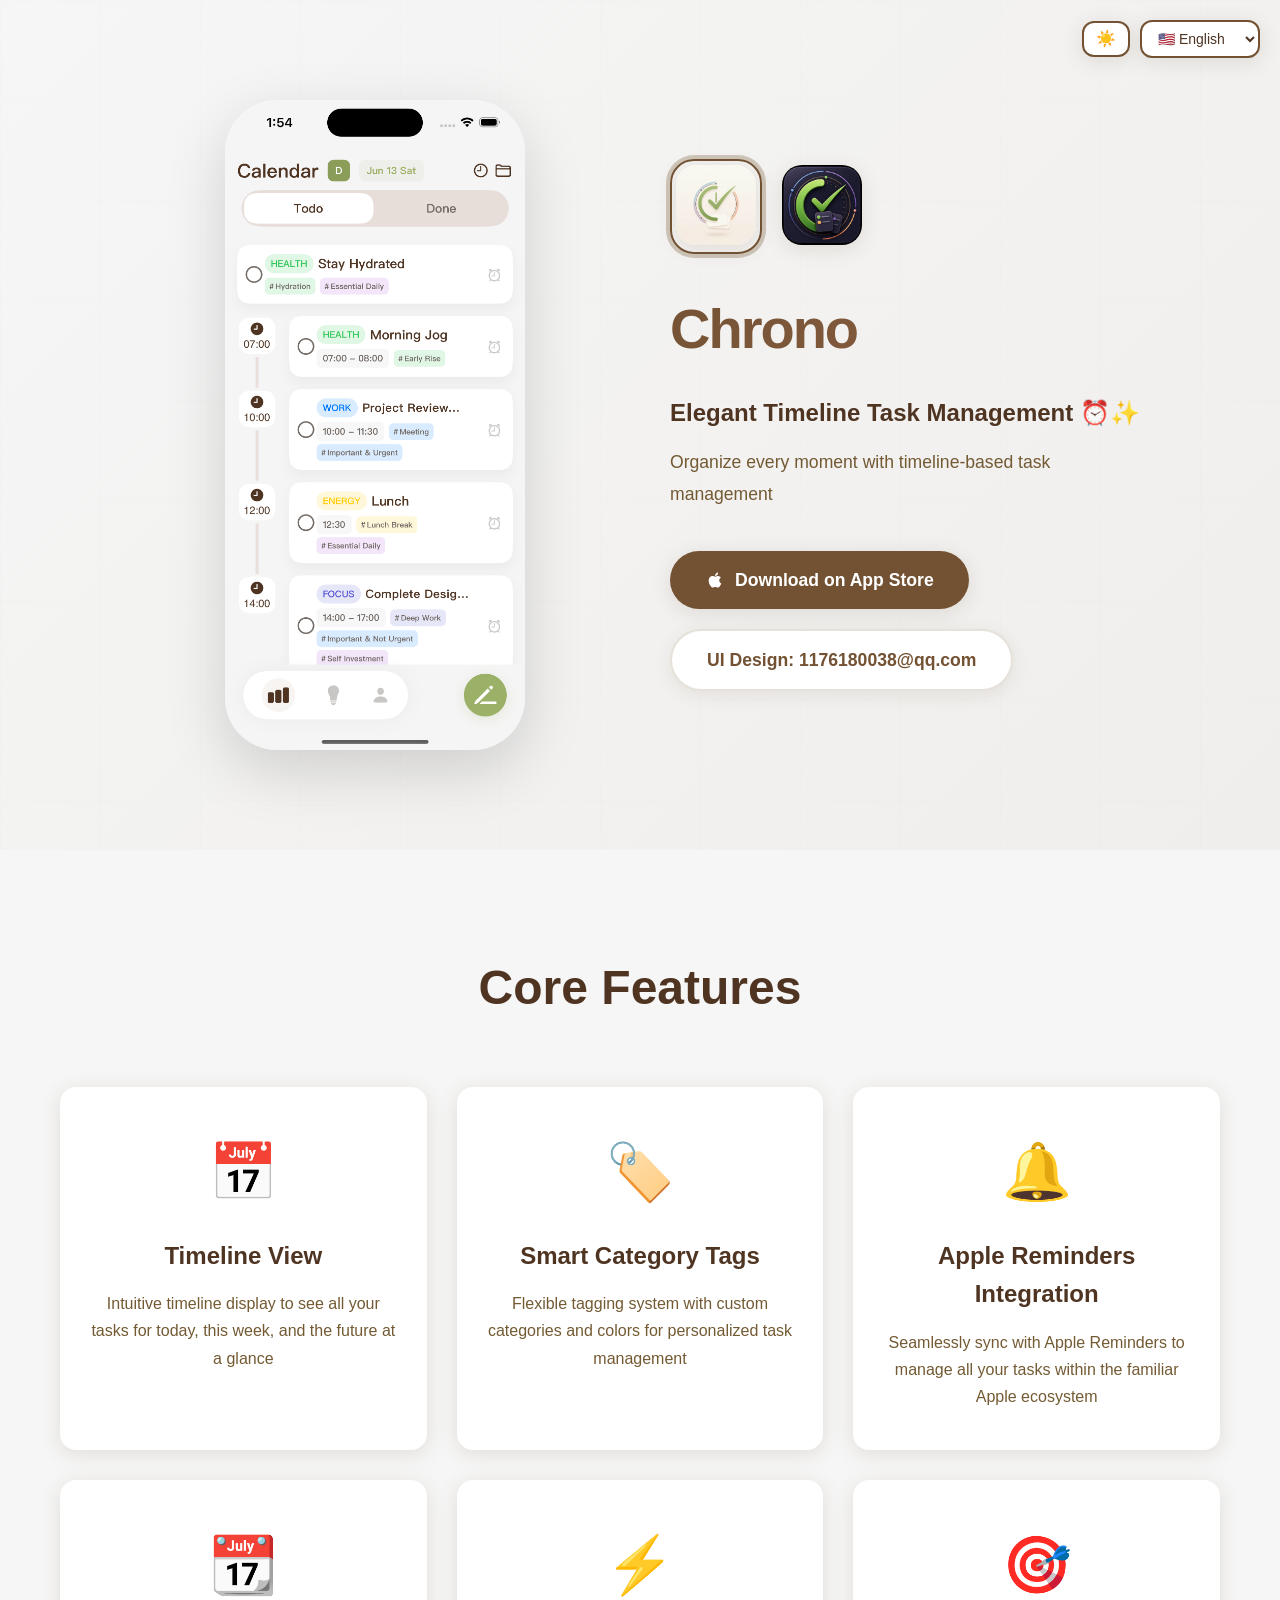
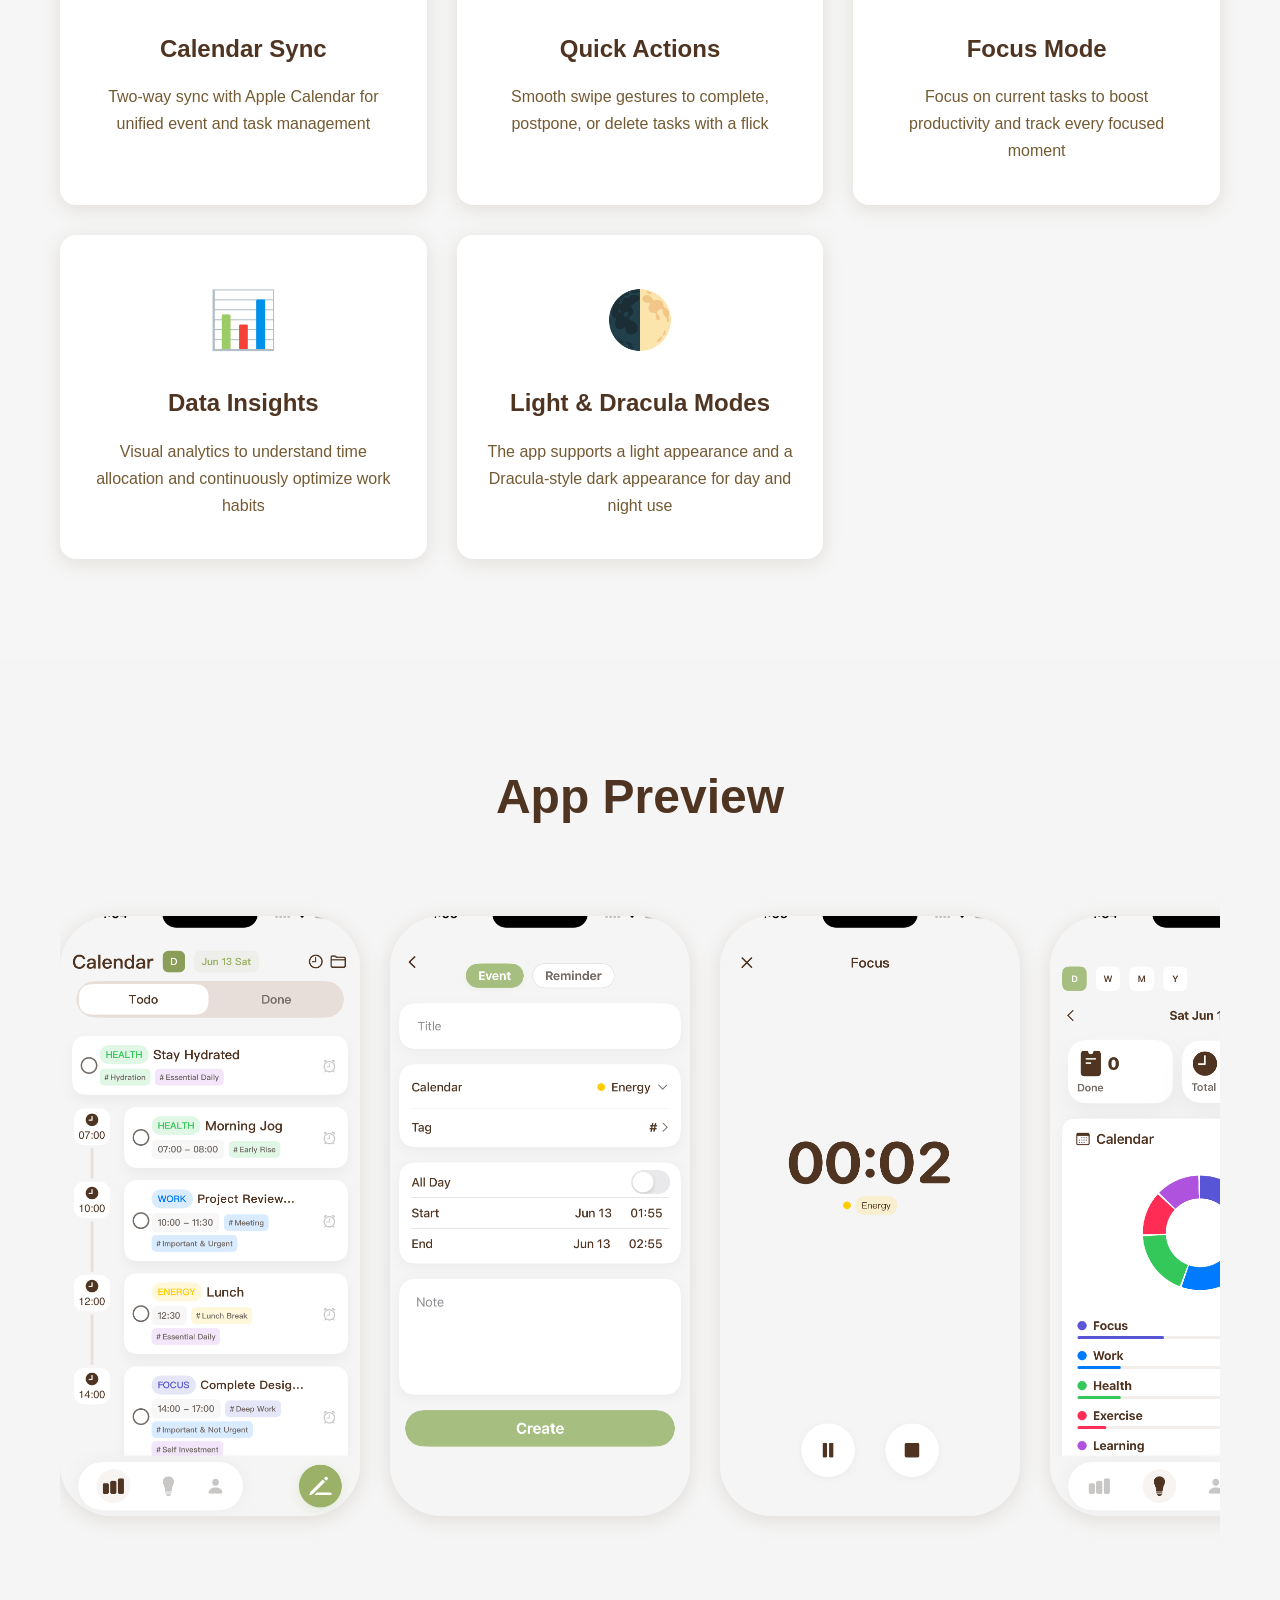
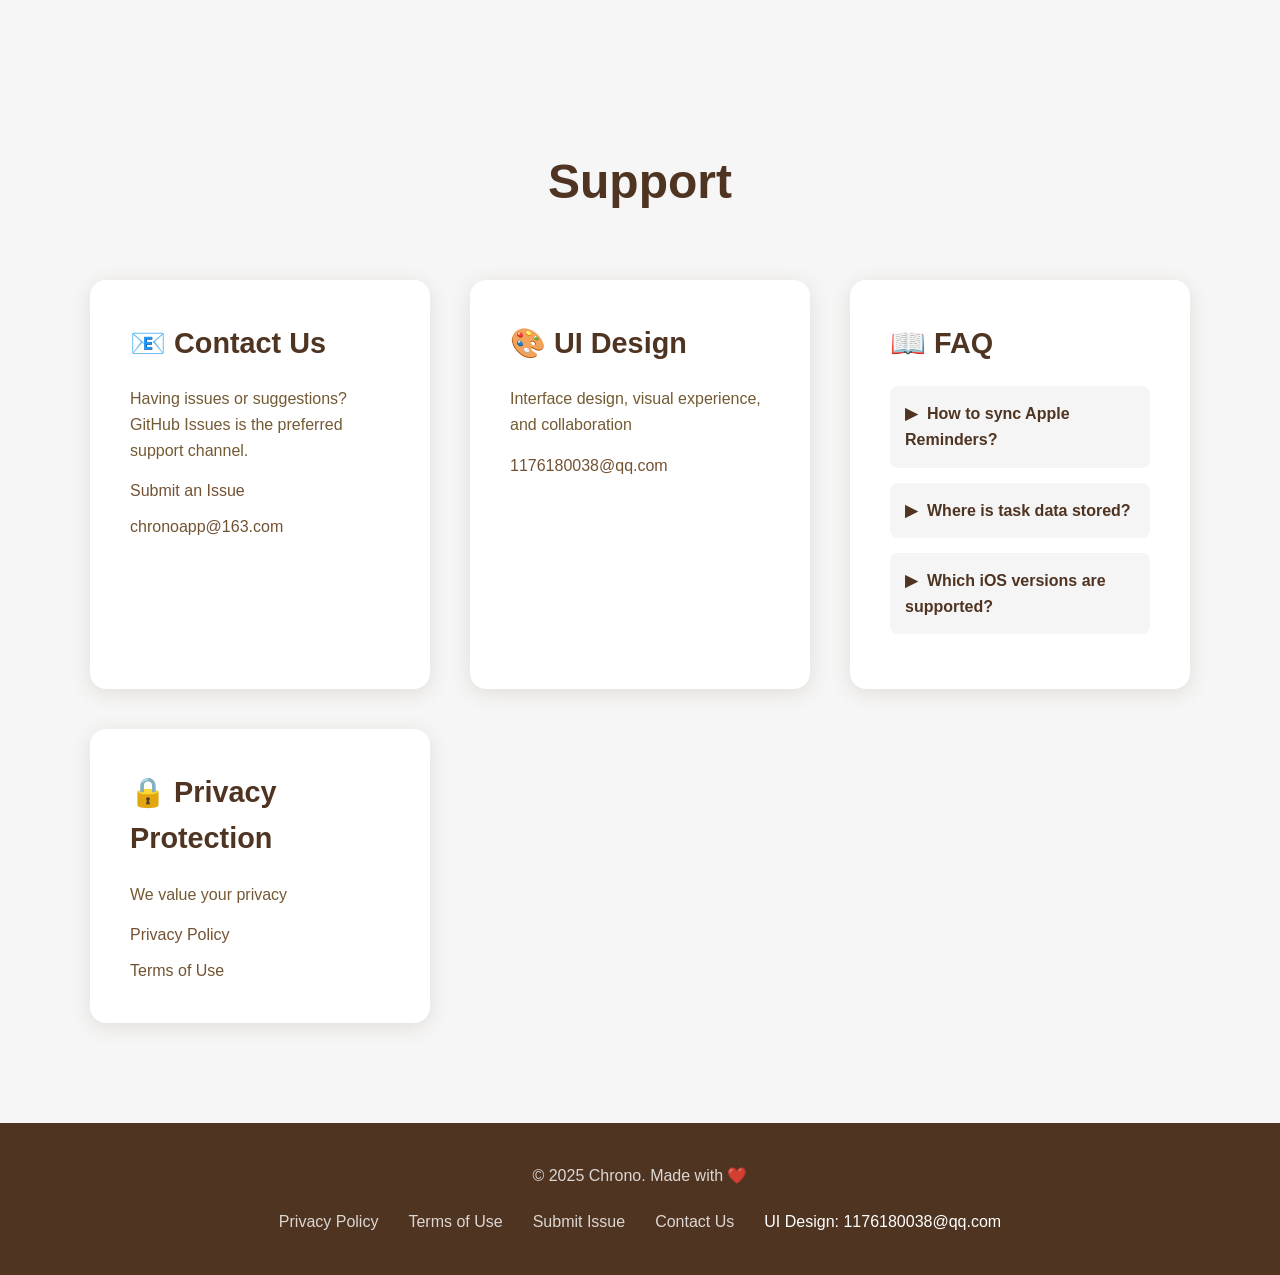
==== index.html @ 737572d3 "feat: add widgets screenshot to carousel, update asset extensions - Add widgets to screenshot carous" ====
<!DOCTYPE html>
<html lang="zh-CN">
<head>
    <meta charset="UTF-8">
    <meta name="viewport" content="width=device-width, initial-scale=1.0">
    <meta name="description" content="Chrono - 优雅的时间线任务管理应用，让每一刻都井然有序">
    <title>Chrono - 时间线任务管理</title>
    <link rel="stylesheet" href="style.css">
</head>
<body>
    <!-- 顶部控件：主题切换 + 语言选择 -->
    <div class="site-controls">
        <button id="themeToggle" class="theme-toggle" aria-label="切换主题">
            <span class="theme-icon-light">☀️</span>
            <span class="theme-icon-dark">🌙</span>
        </button>
        <select id="languageSelect">
            <option value="zh">🇨🇳 中文</option>
            <option value="en">🇺🇸 English</option>
        </select>
    </div>

    <!-- Hero Section -->
    <header class="hero">
        <div class="container">
            <div class="hero-layout">
                <div class="hero-image">
                    <img data-asset="main" alt="" data-alt-zh="Chrono 主页面" data-alt-en="Chrono home timeline preview" class="hero-screenshot adaptive-asset">
                </div>
                <div class="hero-content">
                    <div class="app-icon-options" aria-label="Chrono appearance preview">
                        <button type="button" class="app-icon-option active" data-theme-option="light" aria-label="浅色模式" aria-pressed="true">
                            <img data-asset="icon" data-asset-theme="light" alt="Chrono" class="app-icon-img adaptive-asset">
                        </button>
                        <button type="button" class="app-icon-option" data-theme-option="dark" aria-label="深色模式" aria-pressed="false">
                            <img data-asset="icon" data-asset-theme="dark" alt="Chrono" class="app-icon-img adaptive-asset">
                        </button>
                    </div>
                    <h1>Chrono</h1>
                    <p class="tagline" data-zh="优雅的时间线任务管理 ⏰✨" data-en="Elegant Timeline Task Management ⏰✨">优雅的时间线任务管理 ⏰✨</p>
                    <p class="subtitle" data-zh="让每一刻都井然有序，用时间线重新定义待办事项" data-en="Organize every moment with timeline-based task management">让每一刻都井然有序，用时间线重新定义待办事项</p>
                    <div class="cta-buttons">
                        <a href="#" class="btn btn-primary">
                            <svg width="20" height="20" viewBox="0 0 24 24" fill="currentColor">
                                <path d="M17.05 20.28c-.98.95-2.05.8-3.08.35-1.09-.46-2.09-.48-3.24 0-1.44.62-2.2.44-3.06-.35C2.79 15.25 3.51 7.59 9.05 7.31c1.35.07 2.29.74 3.08.8 1.18-.24 2.31-.93 3.57-.84 1.51.12 2.65.72 3.4 1.8-3.12 1.87-2.38 5.98.48 7.13-.57 1.5-1.31 2.99-2.54 4.09l.01-.01zM12.03 7.25c-.15-2.23 1.66-4.07 3.74-4.25.29 2.58-2.34 4.5-3.74 4.25z"/>
                            </svg>
                            <span data-zh="App Store 下载" data-en="Download on App Store">App Store 下载</span>
                        </a>
                        <span class="btn btn-secondary">
                            <span data-zh="UI设计：1176180038@qq.com" data-en="UI Design: 1176180038@qq.com">UI设计：1176180038@qq.com</span>
                        </span>
                    </div>
                </div>
            </div>
        </div>
    </header>

    <!-- Features Section -->
    <section class="features">
        <div class="container">
            <h2 data-zh="核心功能" data-en="Core Features">核心功能</h2>
            <div class="features-grid">
                <div class="feature-card">
                    <div class="feature-icon">📅</div>
                    <h3 data-zh="时间线视图" data-en="Timeline View">时间线视图</h3>
                    <p data-zh="直观的时间线展示，让您一眼掌握今天、本周和未来的所有任务安排" data-en="Intuitive timeline display to see all your tasks for today, this week, and the future at a glance">直观的时间线展示，让您一眼掌握今天、本周和未来的所有任务安排</p>
                </div>

                <div class="feature-card">
                    <div class="feature-icon">🏷️</div>
                    <h3 data-zh="智能分类标签" data-en="Smart Category Tags">智能分类标签</h3>
                    <p data-zh="灵活的标签系统，支持自定义分类和颜色，让任务管理更加个性化" data-en="Flexible tagging system with custom categories and colors for personalized task management">灵活的标签系统，支持自定义分类和颜色，让任务管理更加个性化</p>
                </div>

                <div class="feature-card">
                    <div class="feature-icon">🔔</div>
                    <h3 data-zh="Apple 提醒事项集成" data-en="Apple Reminders Integration">Apple 提醒事项集成</h3>
                    <p data-zh="无缝同步 Apple 提醒事项，在熟悉的 Apple 生态中管理所有待办" data-en="Seamlessly sync with Apple Reminders to manage all your tasks within the familiar Apple ecosystem">无缝同步 Apple 提醒事项，在熟悉的 Apple 生态中管理所有待办</p>
                </div>

                <div class="feature-card">
                    <div class="feature-icon">📆</div>
                    <h3 data-zh="日历同步" data-en="Calendar Sync">日历同步</h3>
                    <p data-zh="与 Apple 日历双向同步，事件和任务统一管理，不再遗漏" data-en="Two-way sync with Apple Calendar for unified event and task management">与 Apple 日历双向同步，事件和任务统一管理，不再遗漏</p>
                </div>

                <div class="feature-card">
                    <div class="feature-icon">⚡</div>
                    <h3 data-zh="快速操作" data-en="Quick Actions">快速操作</h3>
                    <p data-zh="流畅的滑动手势，轻扫即可完成、延期或删除任务" data-en="Smooth swipe gestures to complete, postpone, or delete tasks with a flick">流畅的滑动手势，轻扫即可完成、延期或删除任务</p>
                </div>

                <div class="feature-card">
                    <div class="feature-icon">🎯</div>
                    <h3 data-zh="专注模式" data-en="Focus Mode">专注模式</h3>
                    <p data-zh="专注于当前任务，提升工作效率，记录每一次专注时光" data-en="Focus on current tasks to boost productivity and track every focused moment">专注于当前任务，提升工作效率，记录每一次专注时光</p>
                </div>

                <div class="feature-card">
                    <div class="feature-icon">📊</div>
                    <h3 data-zh="数据洞察" data-en="Data Insights">数据洞察</h3>
                    <p data-zh="可视化统计分析，了解时间分配，持续优化工作习惯" data-en="Visual analytics to understand time allocation and continuously optimize work habits">可视化统计分析，了解时间分配，持续优化工作习惯</p>
                </div>

                <div class="feature-card">
                    <div class="feature-icon">🌓</div>
                    <h3 data-zh="浅色与吸血鬼模式" data-en="Light & Dracula Modes">浅色与吸血鬼模式</h3>
                    <p data-zh="App 支持浅色外观和 Dracula 风格深色外观，适配白天和夜间使用" data-en="The app supports a light appearance and a Dracula-style dark appearance for day and night use">App 支持浅色外观和 Dracula 风格深色外观，适配白天和夜间使用</p>
                </div>
            </div>
        </div>
    </section>

    <!-- Screenshots Section -->
    <section class="screenshots">
        <div class="container">
            <h2 data-zh="应用预览" data-en="App Preview">应用预览</h2>
            <div class="screenshots-carousel">
                <div class="screenshot-item">
                    <img data-asset="main" alt="" data-alt-zh="主页面" data-alt-en="Home timeline" class="screenshot-img adaptive-asset">
                </div>
                <div class="screenshot-item">
                    <img data-asset="add_schedule" alt="" data-alt-zh="添加任务" data-alt-en="Add task" class="screenshot-img adaptive-asset">
                </div>
                <div class="screenshot-item">
                    <img data-asset="focus" alt="" data-alt-zh="专注模式" data-alt-en="Focus mode" class="screenshot-img adaptive-asset">
                </div>
                <div class="screenshot-item">
                    <img data-asset="insight" alt="" data-alt-zh="数据洞察" data-alt-en="Insights" class="screenshot-img adaptive-asset">
                </div>
                <div class="screenshot-item">
                    <img data-asset="mine" alt="" data-alt-zh="个人中心" data-alt-en="Profile" class="screenshot-img adaptive-asset">
                </div>
                <div class="screenshot-item">
                    <img data-asset="widgets" alt="" data-alt-zh="小组件" data-alt-en="Widgets" class="screenshot-img adaptive-asset">
                </div>
            </div>
        </div>
    </section>

    <!-- Support Section -->
    <section class="support">
        <div class="container">
            <h2 data-zh="技术支持" data-en="Support">技术支持</h2>
            <div class="support-content">
                <div class="support-card">
                    <h3 data-zh="📧 联系我们" data-en="📧 Contact Us">📧 联系我们</h3>
                    <p data-zh="遇到问题或有建议？欢迎优先在 GitHub Issue 反馈。" data-en="Having issues or suggestions? GitHub Issues is the preferred support channel.">遇到问题或有建议？欢迎优先在 GitHub Issue 反馈。</p>
                    <a href="https://github.com/dhnihaoya/ChronoWebsite/issues" class="support-link" data-zh="提交 Issue" data-en="Submit an Issue">提交 Issue</a>
                    <a href="mailto:chronoapp@163.com" class="support-link">chronoapp@163.com</a>
                </div>

                <div class="support-card">
                    <h3 data-zh="🎨 UI 设计" data-en="🎨 UI Design">🎨 UI 设计</h3>
                    <p data-zh="界面设计、视觉体验或合作沟通" data-en="Interface design, visual experience, and collaboration">界面设计、视觉体验或合作沟通</p>
                    <span class="support-link">1176180038@qq.com</span>
                </div>

                <div class="support-card">
                    <h3 data-zh="📖 常见问题" data-en="📖 FAQ">📖 常见问题</h3>
                    <div class="faq-list">
                        <details>
                            <summary data-zh="如何同步 Apple 提醒事项？" data-en="How to sync Apple Reminders?">如何同步 Apple 提醒事项？</summary>
                            <p data-zh="在设置页面中选择要同步的提醒事项列表，授权后即可自动同步。" data-en="Select the reminder lists to sync in the settings page, and they will sync automatically after authorization.">在设置页面中选择要同步的提醒事项列表，授权后即可自动同步。</p>
                        </details>
                        <details>
                            <summary data-zh="任务数据存储在哪里？" data-en="Where is task data stored?">任务数据存储在哪里？</summary>
                            <p data-zh="所有数据都存储在您的设备本地，我们不会上传您的任何个人信息。" data-en="All data is stored locally on your device, and we do not upload any of your personal information.">所有数据都存储在您的设备本地，我们不会上传您的任何个人信息。</p>
                        </details>
                        <details>
                            <summary data-zh="支持哪些 iOS 版本？" data-en="Which iOS versions are supported?">支持哪些 iOS 版本？</summary>
                            <p data-zh="Chrono 需要 iOS 17.0 或更高版本。" data-en="Chrono requires iOS 17.0 or later.">Chrono 需要 iOS 17.0 或更高版本。</p>
                        </details>
                    </div>
                </div>

                <div class="support-card">
                    <h3 data-zh="🔒 隐私保护" data-en="🔒 Privacy Protection">🔒 隐私保护</h3>
                    <p data-zh="我们重视您的隐私" data-en="We value your privacy">我们重视您的隐私</p>
                    <a href="privacy.html" class="support-link" data-zh="隐私政策" data-en="Privacy Policy">隐私政策</a>
                    <a href="terms.html" class="support-link" data-zh="使用条款" data-en="Terms of Use">使用条款</a>
                </div>
            </div>
        </div>
    </section>

    <!-- Footer -->
    <footer>
        <div class="container">
            <p data-zh="&copy; 2025 Chrono. 用心打造 🇨🇳" data-en="&copy; 2025 Chrono. Made with ❤️">&copy; 2025 Chrono. 用心打造 🇨🇳</p>
            <div class="footer-links">
                <a href="privacy.html" data-zh="隐私政策" data-en="Privacy Policy">隐私政策</a>
                <a href="terms.html" data-zh="使用条款" data-en="Terms of Use">使用条款</a>
                <a href="https://github.com/dhnihaoya/ChronoWebsite/issues" data-zh="提交 Issue" data-en="Submit Issue">提交 Issue</a>
                <a href="mailto:chronoapp@163.com" data-zh="联系我们" data-en="Contact Us">联系我们</a>
                <span data-zh="UI设计：1176180038@qq.com" data-en="UI Design: 1176180038@qq.com">UI设计：1176180038@qq.com</span>
            </div>
        </div>
    </footer>

    <script>
        // ===== 全局状态 =====
        var currentLang = 'zh';
        var currentTheme = 'light';

        // ===== 资源路径映射 =====
        // icon 不跟语言走，直接放 assets/{theme}/icon.{ext}
        var ICON_EXT = { light: 'jpg', dark: 'png' };
        // 截图按 theme/lang 区分
        var ASSET_EXT = {
            main:         { light: { zh: 'jpg', en: 'png' }, dark: { zh: 'png', en: 'png' } },
            add_schedule: { light: { zh: 'jpg', en: 'png' }, dark: { zh: 'png', en: 'png' } },
            focus:        { light: { zh: 'jpg', en: 'png' }, dark: { zh: 'png', en: 'png' } },
            insight:      { light: { zh: 'jpg', en: 'png' }, dark: { zh: 'png', en: 'png' } },
            mine:         { light: { zh: 'jpg', en: 'png' }, dark: { zh: 'png', en: 'png' } },
            widgets:      { light: { zh: 'png', en: 'png' }, dark: { zh: 'png', en: 'png' } }
        };

        // 根据资源名、主题、语言构建路径
        function buildAssetPath(name, theme, lang) {
            if (name === 'icon') {
                return 'assets/' + theme + '/icon.' + (ICON_EXT[theme] || 'jpg');
            }
            var ext = (ASSET_EXT[name] && ASSET_EXT[name][theme] && ASSET_EXT[name][theme][lang])
                      || 'jpg';
            return 'assets/' + theme + '/' + lang + '/' + name + '.' + ext;
        }

        // ===== 图片更新 =====
        function updateAllAssets() {
            var imgs = document.querySelectorAll('.adaptive-asset');
            imgs.forEach(function(img) {
                var name = img.getAttribute('data-asset');
                if (!name) return;
                // Hero icon 按钮用固定主题（data-asset-theme），其余用当前主题
                var theme = img.getAttribute('data-asset-theme') || currentTheme;
                var path = buildAssetPath(name, theme, currentLang);
                img.src = path;
                var alt = img.getAttribute('data-alt-' + currentLang);
                if (alt) img.alt = alt;
            });
        }

        // 图片加载失败时降级到 light/同语言
        function handleAssetError() {
            var img = this;
            // Hero icon 用固定主题，不需要降级
            var fixedTheme = img.getAttribute('data-asset-theme');
            if (fixedTheme) return;
            if (currentTheme === 'light') return;
            var name = img.getAttribute('data-asset');
            if (!name) return;
            // 防止重复降级
            if (img.dataset.fallenBack) return;
            img.dataset.fallenBack = '1';
            img.src = buildAssetPath(name, 'light', currentLang);
        }

        // ===== 文字切换 =====
        function updateTextContent(lang) {
            var elements = document.querySelectorAll('[data-zh][data-en]');
            elements.forEach(function(element) {
                if (lang === 'zh') {
                    element.textContent = element.getAttribute('data-zh');
                } else {
                    element.textContent = element.getAttribute('data-en');
                }
            });
            document.documentElement.lang = lang === 'zh' ? 'zh-CN' : 'en';
        }

        // ===== 语言切换 =====
        function switchLanguage(lang) {
            currentLang = lang;
            document.getElementById('languageSelect').value = lang;
            updateTextContent(lang);
            updateAllAssets();
            try { localStorage.setItem('preferredLanguage', lang); } catch (e) {}
        }

        // ===== 主题切换 =====
        function switchTheme(theme) {
            currentTheme = theme;
            document.documentElement.setAttribute('data-preview-theme', theme);
            document.body.setAttribute('data-preview-theme', theme);

            // 更新 Hero icon 按钮状态
            var options = document.querySelectorAll('.app-icon-option');
            options.forEach(function(option) {
                var isActive = option.getAttribute('data-theme-option') === theme;
                option.classList.toggle('active', isActive);
                option.setAttribute('aria-pressed', isActive ? 'true' : 'false');
            });

            // 清除降级标记，更新图片
            document.querySelectorAll('.adaptive-asset').forEach(function(img) {
                delete img.dataset.fallenBack;
            });
            updateAllAssets();

            try { localStorage.setItem('preferredPreviewTheme', theme); } catch (e) {}
        }

        // ===== 主题切换按钮（右上角） =====
        function toggleTheme() {
            switchTheme(currentTheme === 'light' ? 'dark' : 'light');
        }

        // ===== 初始化 =====
        function initSite() {
            // 为所有 adaptive-asset 绑定降级处理
            document.querySelectorAll('.adaptive-asset').forEach(function(img) {
                img.addEventListener('error', handleAssetError);
            });

            // 恢复主题
            var savedTheme = 'light';
            try { savedTheme = localStorage.getItem('preferredPreviewTheme') || 'light'; } catch (e) {}
            switchTheme(savedTheme);

            // 恢复语言
            var savedLang = null;
            try { savedLang = localStorage.getItem('preferredLanguage'); } catch (e) {}
            if (savedLang) {
                switchLanguage(savedLang);
            } else {
                var browserLang = navigator.language || navigator.userLanguage || '';
                var lang = browserLang.startsWith('zh') ? 'zh' : 'en';
                switchLanguage(lang);
            }

            // 绑定事件
            document.getElementById('languageSelect').addEventListener('change', function() {
                switchLanguage(this.value);
            });
            document.getElementById('themeToggle').addEventListener('click', toggleTheme);

            // Hero icon 按钮点击
            var controls = document.querySelector('.app-icon-options');
            if (controls) {
                controls.addEventListener('click', function(event) {
                    var option = event.target.closest('.app-icon-option');
                    if (!option) return;
                    switchTheme(option.getAttribute('data-theme-option'));
                });
            }
        }

        document.addEventListener('DOMContentLoaded', initSite);
    </script>
</body>
</html>
---- style.css ----
/* 全局样式 */
* {
    margin: 0;
    padding: 0;
    box-sizing: border-box;
}

:root {
    /* ===== 背景色 ===== */
    --bg-primary: #F6F6F6;
    --bg-card: #FFFFFF;
    --bg-section: #F5F5F5;
    --bg-soft: #F7F4F2;
    --bg-control: #F5F0EB;
    --bg-popup: #FFFFFF;
    --bg-overlay: rgba(0, 0, 0, 0.35);
    --bg-footer: #4F3422;

    /* ===== 文字色 ===== */
    --text-primary: #4F3422;
    --text-secondary: #735A33;
    --text-tertiary: #C9C7C5;
    --text-placeholder: #808080;
    --text-on-accent: #FFFFFF;

    /* ===== 品牌主色 - 棕色系 ===== */
    --brand-brown: #735233;
    --brand-brown-dark: #4F3422;
    --brand-brown-accent: #926247;
    --brand-brown-light: #D9CCB8;

    /* ===== 品牌主色 - 绿色系 ===== */
    --brand-green: #9BB167;
    --brand-green-dark: #8A9E59;
    --brand-green-light: #E8F0DB;

    /* ===== 品牌主色 - 橙色系 ===== */
    --brand-orange: #FAB06B;
    --brand-orange-light: #FCF5F0;

    /* ===== 功能色 ===== */
    --color-red: #F24336;
    --color-yellow: #FFCC66;
    --color-blue: #6699FF;
    --color-purple: #BD93F9;
    --color-chart-blue: #59A6E3;
    --color-tag: #FA738C;

    /* ===== 灰度 ===== */
    --gray-10: #F7F7F7;
    --gray-30: #D9D9D9;
    --gray-40: #BFBFBF;
    --gray-60: #999999;

    /* ===== UI 元素 ===== */
    --border: rgba(115, 82, 51, 0.10);
    --border-strong: rgba(115, 82, 51, 0.18);
    --shadow: 0 4px 20px rgba(115, 90, 51, 0.15);
    --shadow-hover: 0 10px 40px rgba(115, 90, 51, 0.25);
    --shadow-focus: 0 0 0 3px rgba(146, 98, 71, 0.2);
    --btn-primary: #735233;
    --btn-primary-hover: #4F3422;
    --btn-secondary-bg: #FFFFFF;
    --btn-secondary-border: rgba(115, 90, 51, 0.18);
    --btn-secondary-shadow: 0 4px 18px rgba(115, 90, 51, 0.1);
    --shadow-screenshot: 0 20px 60px rgba(0, 0, 0, 0.15);
    --shadow-screenshot-hover: 0 25px 80px rgba(0, 0, 0, 0.2);
    --radius: 16px;
    --transition: all 0.3s ease;

    /* ===== Hero 渐变 ===== */
    --hero-gradient: linear-gradient(135deg, #F6F6F6 0%, rgba(115, 90, 51, 0.05) 100%);

    /* ===== 交互高亮 ===== */
    --highlight-bg: rgba(115, 90, 51, 0.3);
    --select-hover-bg: var(--brand-brown);
    --select-hover-text: #FFFFFF;
    --icon-active-border: var(--brand-brown);
    --text-link: var(--brand-brown);
    --interactive-border: var(--brand-brown);
    --interactive-outline: var(--brand-brown-accent);
    --title-gradient: linear-gradient(135deg, #735233, #926247);
    --footer-text: #FFFFFF;

    /* ===== FAQ ===== */
    --faq-bg: var(--bg-section);

    /* ===== 滚动条 ===== */
    --scrollbar-track: rgba(0, 0, 0, 0.05);
    --scrollbar-thumb: var(--brand-brown);
}

/* ===== Dracula 深色主题 ===== */
html[data-preview-theme="dark"] {
    /* 背景色 */
    --bg-primary: #282A36;
    --bg-card: #313340;
    --bg-section: #282A36;
    --bg-soft: #383A4D;
    --bg-control: #383A4D;
    --bg-popup: #313340;
    --bg-overlay: rgba(0, 0, 0, 0.50);
    --bg-footer: #191A21;

    /* 文字色 */
    --text-primary: #F2F2F7;
    --text-secondary: #C7C7CC;
    --text-tertiary: #8E8E93;
    --text-placeholder: #75757F;
    --text-on-accent: #282A36;

    /* 品牌主色 - 棕色系（适配深色） */
    --brand-brown: #BD947A;
    --brand-brown-dark: #D9B79E;
    --brand-brown-accent: #FFB86C;
    --brand-brown-light: #594A42;

    /* 品牌主色 - 绿色系（荧光绿） */
    --brand-green: #39FF14;
    --brand-green-dark: #2ED10A;
    --brand-green-light: rgba(57, 255, 20, 0.18);

    /* 品牌主色 - 橙色系 */
    --brand-orange: #FFB86C;
    --brand-orange-light: rgba(255, 184, 108, 0.15);

    /* 功能色 */
    --color-red: #FF5555;
    --color-yellow: #F1FA8C;
    --color-blue: #6699FF;
    --color-purple: #BD93F9;
    --color-chart-blue: #8BE9FD;
    --color-tag: #FF79C6;

    /* 灰度 */
    --gray-10: #3D3E4D;
    --gray-30: #666876;
    --gray-40: #80828F;
    --gray-60: #9EA1AD;

    /* UI 元素 */
    --border: rgba(255, 255, 255, 0.12);
    --border-strong: rgba(255, 255, 255, 0.18);
    --shadow: 0 4px 22px rgba(0, 0, 0, 0.3);
    --shadow-hover: 0 10px 42px rgba(57, 255, 20, 0.18);
    --shadow-focus: 0 0 0 3px rgba(255, 184, 108, 0.25);
    --btn-primary: #39FF14;
    --btn-primary-hover: #2ED10A;
    --btn-secondary-bg: #313340;
    --btn-secondary-border: rgba(255, 255, 255, 0.12);
    --btn-secondary-shadow: 0 4px 18px rgba(0, 0, 0, 0.2);
    --shadow-screenshot: 0 20px 60px rgba(0, 0, 0, 0.15);
    --shadow-screenshot-hover: 0 25px 80px rgba(0, 0, 0, 0.2);

    /* Hero 渐变 */
    --hero-gradient: linear-gradient(135deg, #282A36 0%, #313340 100%);

    /* 交互高亮 */
    --highlight-bg: rgba(57, 255, 20, 0.16);
    --select-hover-bg: #39FF14;
    --select-hover-text: #282A36;
    --icon-active-border: #39FF14;
    --text-link: #39FF14;
    --interactive-border: #39FF14;
    --interactive-outline: #39FF14;
    --title-gradient: linear-gradient(135deg, #39FF14, #FFB86C);
    --footer-text: #F2F2F7;

    /* FAQ */
    --faq-bg: #3D3E4C;

    /* 滚动条 */
    --scrollbar-track: rgba(0, 0, 0, 0.1);
    --scrollbar-thumb: #39FF14;
}

body {
    font-family: -apple-system, BlinkMacSystemFont, 'Segoe UI', 'Helvetica Neue', Arial, sans-serif;
    line-height: 1.6;
    color: var(--text-primary);
    background: var(--bg-primary);
    overflow-x: hidden;
}

.container {
    max-width: 1200px;
    margin: 0 auto;
    padding: 0 20px;
}

/* 顶部控件：主题切换 + 语言选择 */
.site-controls {
    position: fixed;
    top: 20px;
    right: 20px;
    z-index: 1000;
    display: flex;
    gap: 10px;
    align-items: center;
}

.theme-toggle {
    background: var(--bg-card);
    border: 2px solid var(--interactive-border);
    border-radius: 12px;
    padding: 8px 12px;
    font-size: 16px;
    cursor: pointer;
    transition: var(--transition);
    box-shadow: var(--shadow);
    backdrop-filter: blur(10px);
    line-height: 1;
}

.theme-toggle:hover {
    background: var(--select-hover-bg);
    color: var(--select-hover-text);
    box-shadow: var(--shadow-hover);
}

.theme-toggle:focus {
    outline: none;
    border-color: var(--interactive-outline);
    box-shadow: var(--shadow-focus);
}

/* 根据当前主题显示 ☀️ 或 🌙 */
html:not([data-preview-theme="dark"]) .theme-icon-dark { display: none; }
html[data-preview-theme="dark"] .theme-icon-light { display: none; }

.site-controls select {
    background: var(--bg-card);
    border: 2px solid var(--interactive-border);
    border-radius: 12px;
    padding: 8px 12px;
    font-size: 14px;
    font-weight: 500;
    color: var(--text-primary);
    cursor: pointer;
    transition: var(--transition);
    box-shadow: var(--shadow);
    min-width: 120px;
    backdrop-filter: blur(10px);
}

.site-controls select:hover {
    background: var(--select-hover-bg);
    color: var(--select-hover-text);
    box-shadow: var(--shadow-hover);
}

.site-controls select:focus {
    outline: none;
    border-color: var(--interactive-outline);
    box-shadow: var(--shadow-focus);
}


/* Hero Section */
.hero {
    background: var(--hero-gradient);
    color: var(--text-primary);
    padding: 100px 20px;
    position: relative;
    overflow: hidden;
}

.hero::before {
    content: '';
    position: absolute;
    top: 0;
    left: 0;
    right: 0;
    bottom: 0;
    background: url('data:image/svg+xml,<svg width="100" height="100" xmlns="http://www.w3.org/2000/svg"><defs><pattern id="grid" width="100" height="100" patternUnits="userSpaceOnUse"><path d="M 100 0 L 0 0 0 100" fill="none" stroke="rgba(115,90,51,0.05)" stroke-width="1"/></pattern></defs><rect width="100%" height="100%" fill="url(%23grid)"/></svg>');
    opacity: 0.5;
}

html[data-preview-theme="dark"] .hero::before {
    background: url('data:image/svg+xml,<svg width="100" height="100" xmlns="http://www.w3.org/2000/svg"><defs><pattern id="grid" width="100" height="100" patternUnits="userSpaceOnUse"><path d="M 100 0 L 0 0 0 100" fill="none" stroke="rgba(57,255,20,0.08)" stroke-width="1"/></pattern></defs><rect width="100%" height="100%" fill="url(%23grid)"/></svg>');
}

.hero .container {
    position: relative;
    z-index: 1;
}

.hero-layout {
    display: grid;
    grid-template-columns: 1fr 1fr;
    gap: 60px;
    align-items: center;
    max-width: 1000px;
    margin: 0 auto;
}

.hero-image {
    display: flex;
    justify-content: center;
    align-items: center;
}

.hero-screenshot {
    width: 100%;
    max-width: 300px;
    height: auto;
    border-radius: 52px;
    box-shadow: var(--shadow-screenshot);
    transition: var(--transition);
}

.hero-screenshot:hover {
    transform: scale(1.05);
    box-shadow: var(--shadow-screenshot-hover);
}

.hero-content {
    text-align: left;
}

.app-icon-options {
    display: flex;
    gap: 14px;
    align-items: center;
    margin-bottom: 30px;
}

.app-icon-option {
    border: 2px solid transparent;
    border-radius: 24px;
    background: transparent;
    padding: 4px;
    cursor: pointer;
    transition: var(--transition);
}

.app-icon-option.active {
    border-color: var(--icon-active-border);
    box-shadow: 0 0 0 4px var(--highlight-bg);
}

.app-icon-option:hover {
    transform: translateY(-2px);
}

.app-icon-option:focus-visible {
    outline: 3px solid var(--interactive-outline);
    outline-offset: 4px;
}

.app-icon-img {
    width: 80px;
    height: 80px;
    border-radius: 20px;
    box-shadow: var(--shadow);
    transition: var(--transition);
}

.app-icon-img:hover {
    transform: scale(1.1);
    box-shadow: var(--shadow-hover);
}

.hero h1 {
    font-size: 3.5rem;
    font-weight: 700;
    margin-bottom: 20px;
    letter-spacing: -2px;
    background: var(--title-gradient);
    -webkit-background-clip: text;
    -webkit-text-fill-color: transparent;
    background-clip: text;
}

.tagline {
    font-size: 1.5rem;
    font-weight: 600;
    margin-bottom: 15px;
    color: var(--text-primary);
    -webkit-text-fill-color: var(--text-primary);
}

.subtitle {
    font-size: 1.1rem;
    color: var(--text-secondary);
    margin-bottom: 40px;
    line-height: 1.8;
}

.cta-buttons {
    display: flex;
    gap: 20px;
    flex-wrap: wrap;
}

.btn {
    display: inline-flex;
    align-items: center;
    gap: 10px;
    padding: 15px 35px;
    font-size: 1.1rem;
    font-weight: 600;
    text-decoration: none;
    border-radius: 50px;
    transition: var(--transition);
    cursor: pointer;
}

.btn-primary {
    background: var(--btn-primary);
    color: var(--text-on-accent);
    box-shadow: var(--shadow);
}

.btn-primary:hover {
    background: var(--btn-primary-hover);
    transform: translateY(-3px);
    box-shadow: var(--shadow-hover);
}

.btn-secondary {
    background: var(--btn-secondary-bg);
    color: var(--text-link);
    border: 2px solid var(--btn-secondary-border);
    box-shadow: var(--btn-secondary-shadow);
}

.btn-secondary:hover {
    border-color: var(--text-link);
    transform: translateY(-3px);
    box-shadow: var(--shadow-hover);
}

/* Features Section */
.features {
    padding: 100px 20px;
    background: var(--bg-primary);
}

.features h2 {
    text-align: center;
    font-size: 3rem;
    font-weight: 700;
    margin-bottom: 60px;
    color: var(--text-primary);
}

.features-grid {
    display: grid;
    grid-template-columns: repeat(auto-fit, minmax(280px, 1fr));
    gap: 30px;
}

.feature-card {
    background: var(--bg-card);
    padding: 40px 30px;
    border-radius: var(--radius);
    box-shadow: var(--shadow);
    transition: var(--transition);
    text-align: center;
}

.feature-card:hover {
    transform: translateY(-10px);
    box-shadow: var(--shadow-hover);
}

.feature-icon {
    font-size: 3.5rem;
    margin-bottom: 20px;
}

.feature-card h3 {
    font-size: 1.5rem;
    font-weight: 600;
    margin-bottom: 15px;
    color: var(--text-primary);
}

.feature-card p {
    color: var(--text-secondary);
    line-height: 1.7;
}

/* Screenshots Section */
.screenshots {
    padding: 100px 20px;
    background: var(--bg-section);
}

.screenshots h2 {
    text-align: center;
    font-size: 3rem;
    font-weight: 700;
    margin-bottom: 60px;
    color: var(--text-primary);
}

.screenshots-carousel {
    display: flex;
    gap: 30px;
    overflow-x: auto;
    padding: 20px 0;
    scroll-snap-type: x mandatory;
    -webkit-overflow-scrolling: touch;
}

.screenshots-carousel::-webkit-scrollbar {
    height: 8px;
}

.screenshots-carousel::-webkit-scrollbar-track {
    background: var(--scrollbar-track);
    border-radius: 4px;
}

.screenshots-carousel::-webkit-scrollbar-thumb {
    background: var(--scrollbar-thumb);
    border-radius: 4px;
}

.screenshot-item {
    flex: 0 0 300px;
    scroll-snap-align: center;
}

.screenshot-img {
    width: 300px;
    height: 600px;
    object-fit: cover;
    border-radius: 52px;
    box-shadow: var(--shadow);
    transition: var(--transition);
}

.screenshot-img:hover {
    transform: scale(1.05);
    box-shadow: var(--shadow-hover);
}

/* Support Section */
.support {
    padding: 100px 20px;
    background: var(--bg-primary);
}

.support h2 {
    text-align: center;
    font-size: 3rem;
    font-weight: 700;
    margin-bottom: 60px;
    color: var(--text-primary);
}

.support-content {
    display: grid;
    grid-template-columns: repeat(auto-fit, minmax(320px, 1fr));
    gap: 40px;
    max-width: 1100px;
    margin: 0 auto;
}

.support-card {
    background: var(--bg-card);
    padding: 40px;
    border-radius: var(--radius);
    box-shadow: var(--shadow);
}

.support-card h3 {
    font-size: 1.8rem;
    margin-bottom: 20px;
    color: var(--text-primary);
}

.support-card p {
    color: var(--text-secondary);
    margin-bottom: 15px;
}

.support-link {
    display: block;
    color: var(--text-link);
    text-decoration: none;
    font-weight: 500;
    margin-top: 10px;
    transition: var(--transition);
}

.support-link:hover {
    color: var(--interactive-outline);
}

.faq-list {
    margin-top: 20px;
}

.faq-list details {
    margin-bottom: 15px;
    padding: 15px;
    background: var(--faq-bg);
    border-radius: 8px;
    cursor: pointer;
}

.faq-list summary {
    font-weight: 600;
    color: var(--text-primary);
    list-style: none;
    cursor: pointer;
}

.faq-list summary::-webkit-details-marker {
    display: none;
}

.faq-list summary::before {
    content: '▶';
    display: inline-block;
    margin-right: 10px;
    transition: transform 0.3s;
}

.faq-list details[open] summary::before {
    transform: rotate(90deg);
}

.faq-list p {
    margin-top: 10px;
    padding-left: 25px;
}

/* Footer */
footer {
    background: var(--bg-footer);
    color: var(--footer-text);
    padding: 40px 20px;
    text-align: center;
}

footer p {
    margin-bottom: 20px;
    opacity: 0.8;
}

.footer-links {
    display: flex;
    gap: 30px;
    justify-content: center;
    flex-wrap: wrap;
}

.footer-links a {
    color: var(--footer-text);
    text-decoration: none;
    opacity: 0.8;
    transition: var(--transition);
}

.footer-links a:hover {
    opacity: 1;
}

/* 响应式设计 */
@media (max-width: 768px) {
    .hero-layout {
        grid-template-columns: 1fr;
        gap: 40px;
        text-align: center;
    }

    .hero-content {
        text-align: center;
    }

    .hero h1 {
        font-size: 2.5rem;
    }

    .tagline {
        font-size: 1.3rem;
    }

    .subtitle {
        font-size: 1rem;
    }

    .features h2,
    .screenshots h2,
    .support h2 {
        font-size: 2rem;
    }

    .features-grid {
        grid-template-columns: 1fr;
    }

    .support-content {
        grid-template-columns: 1fr;
    }

    .hero-screenshot {
        max-width: 250px;
    }

    .screenshot-img {
        width: 250px;
        height: 500px;
    }

    .btn {
        padding: 12px 25px;
        font-size: 1rem;
    }

    .site-controls {
        top: 15px;
        right: 15px;
        gap: 6px;
    }

    .site-controls select {
        padding: 6px 10px;
        font-size: 12px;
        min-width: 100px;
    }

    .theme-toggle {
        padding: 6px 10px;
        font-size: 14px;
    }
}

@media (max-width: 480px) {
    .hero {
        padding: 60px 20px;
    }

    .hero h1 {
        font-size: 2rem;
    }

    .app-icon-img {
        width: 60px;
        height: 60px;
    }

    .hero-screenshot {
        max-width: 200px;
    }

    .screenshot-img {
        width: 200px;
        height: 400px;
    }

    .features,
    .screenshots,
    .support {
        padding: 60px 20px;
    }
}
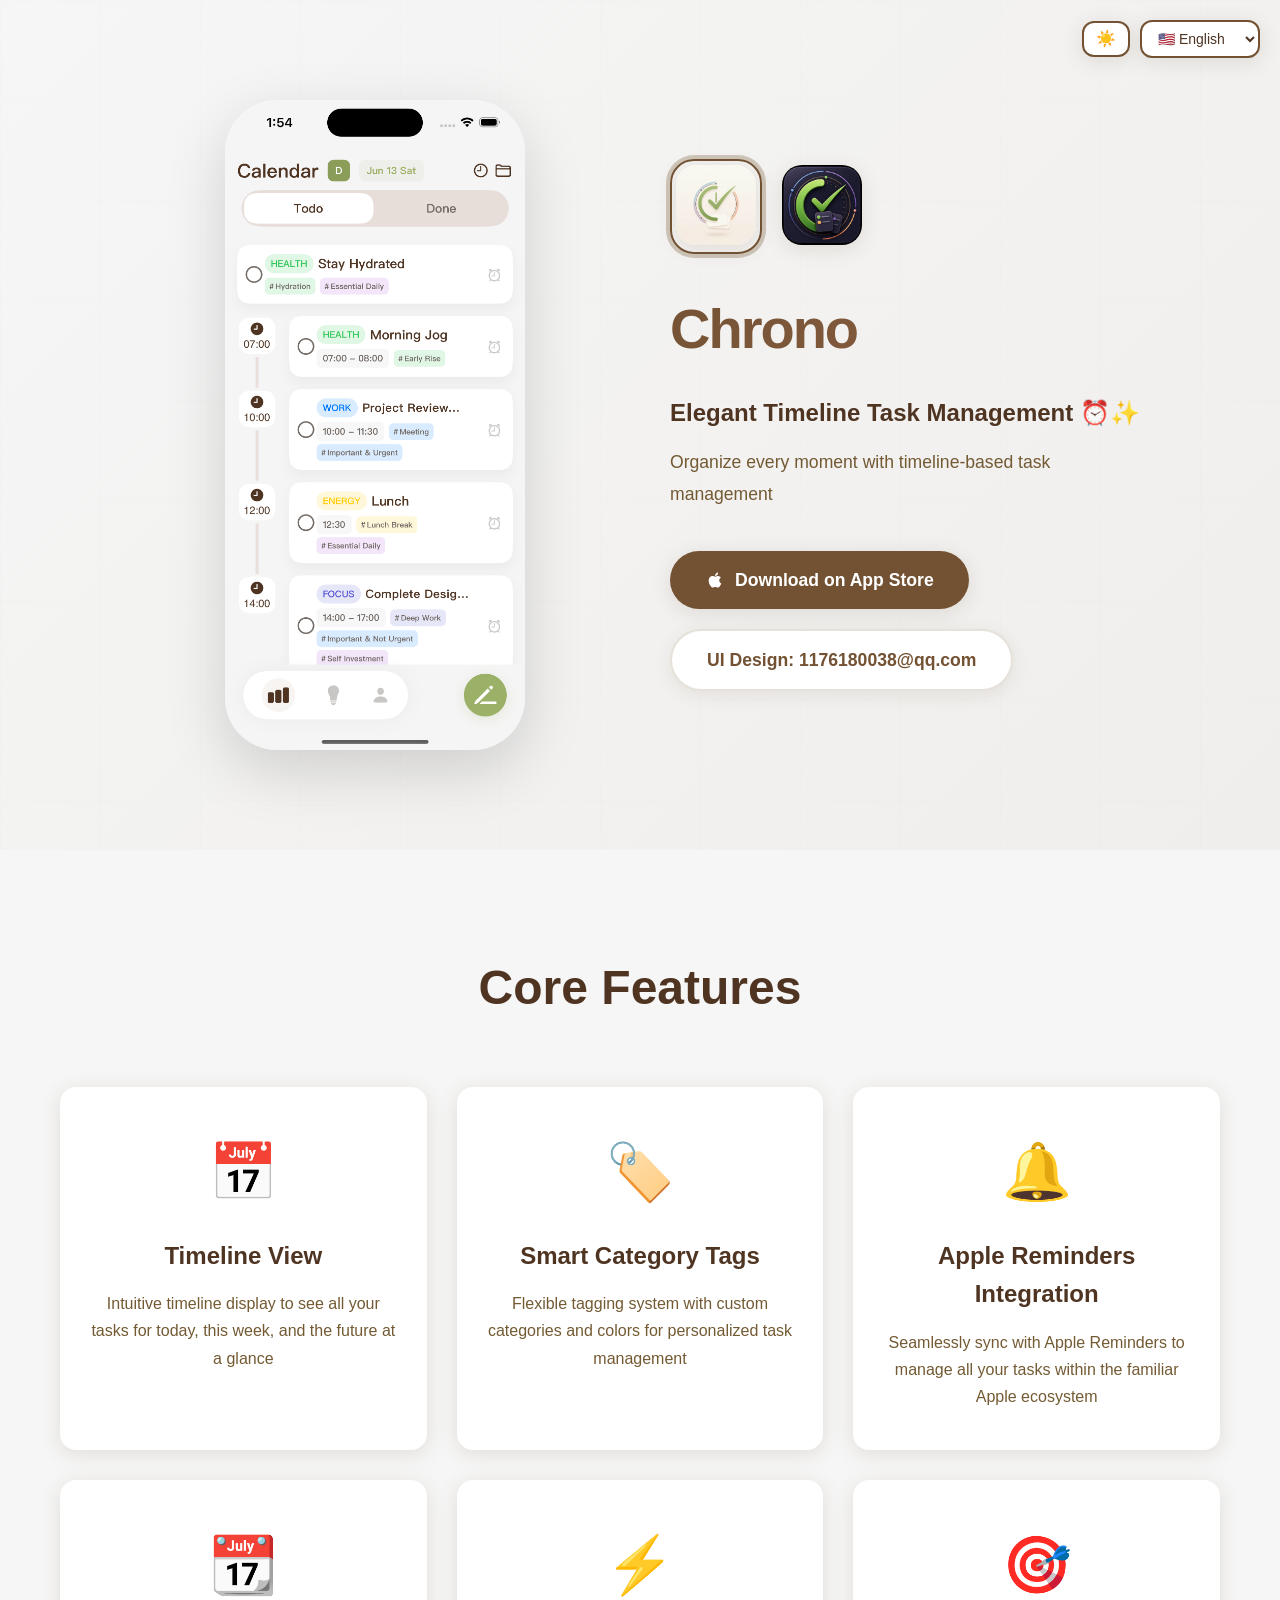
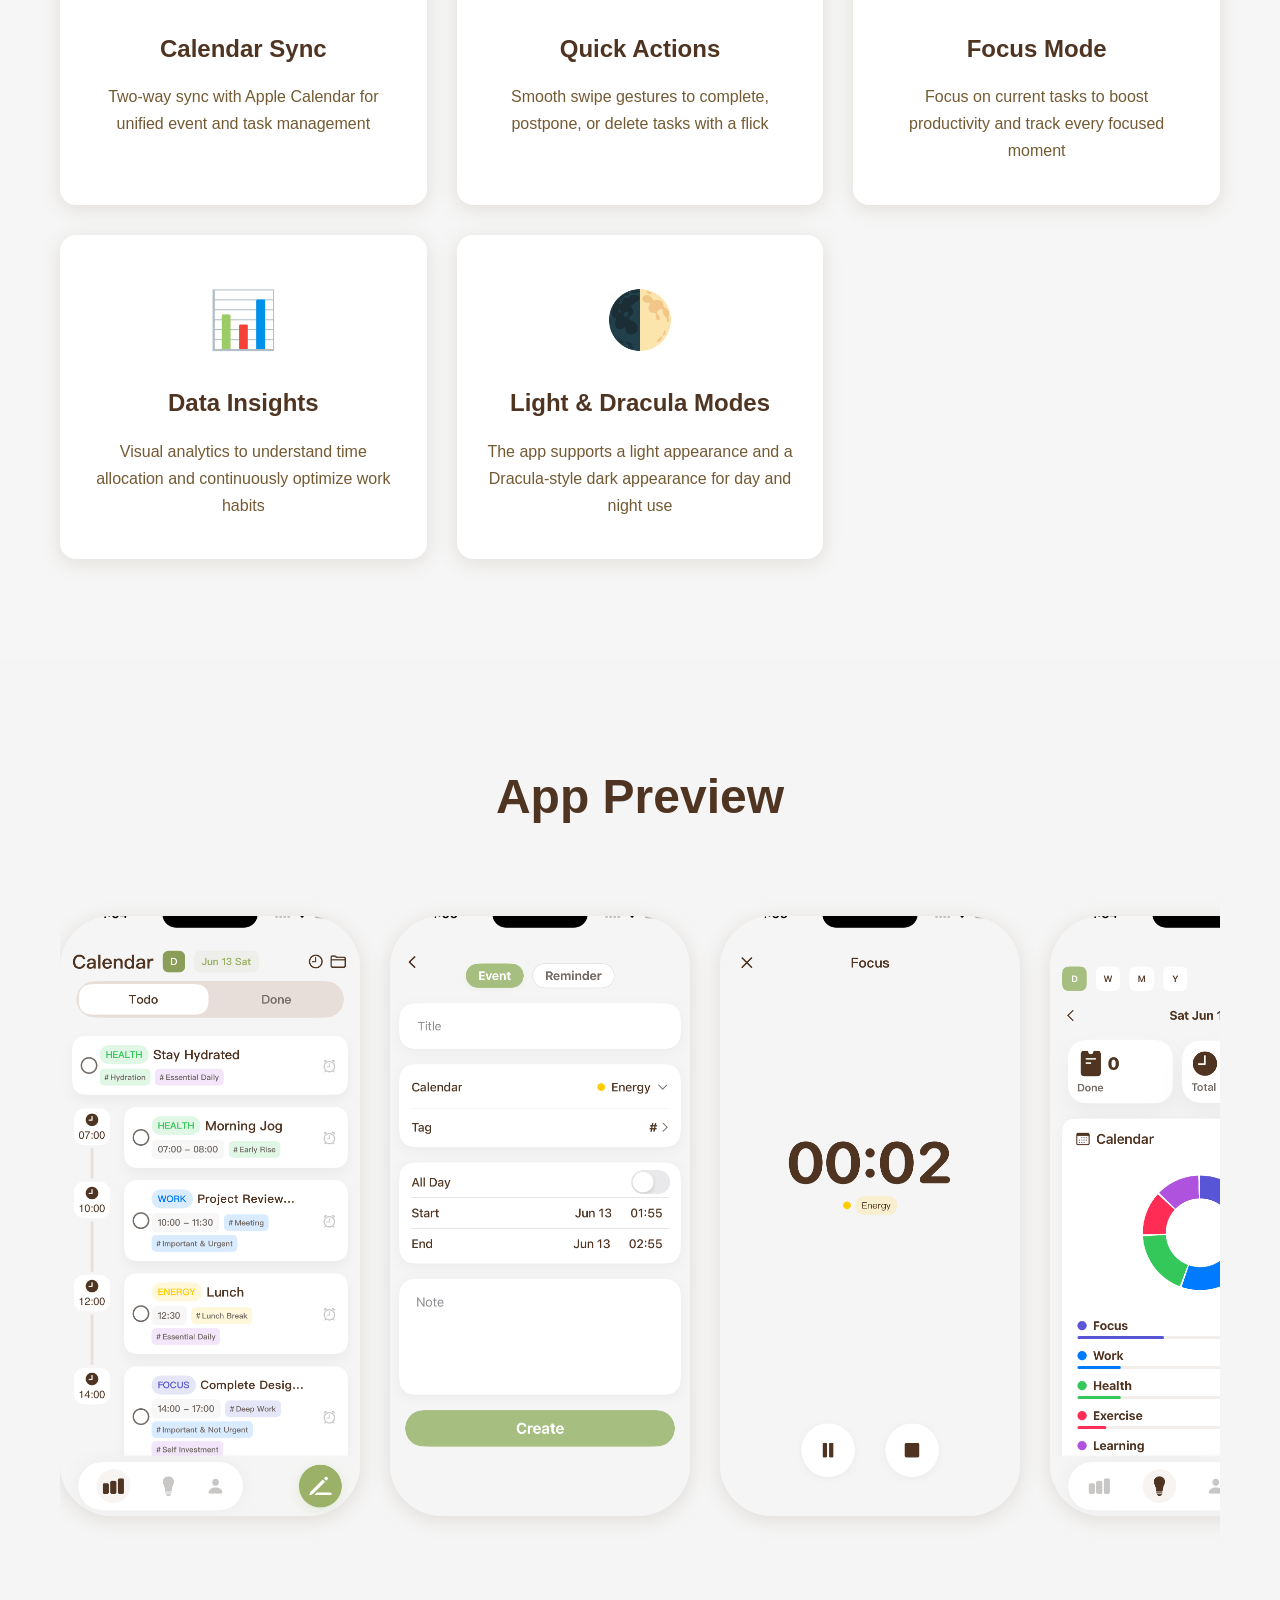
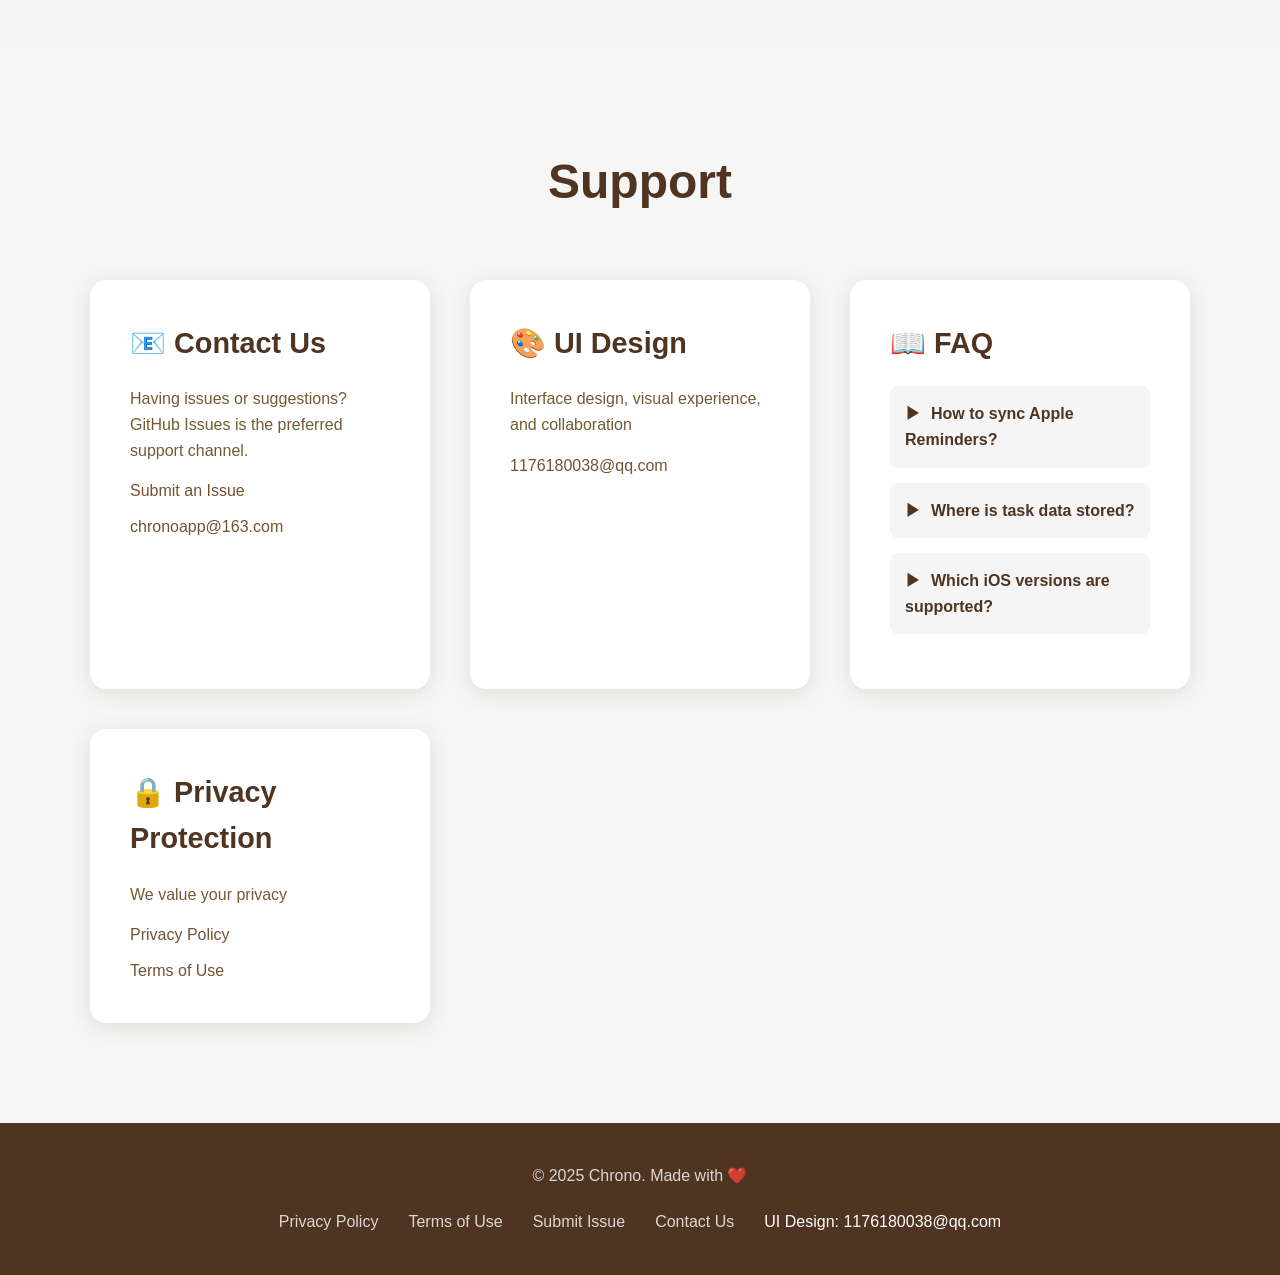
==== commit 6bb97146: "refactor: extract JS to separate files, consolidate legal styles - Extract inline scripts to js/comm" ====
--- a/index.html
+++ b/index.html
@@ -5,7 +5,11 @@
     <meta name="viewport" content="width=device-width, initial-scale=1.0">
     <meta name="description" content="Chrono - 优雅的时间线任务管理应用，让每一刻都井然有序">
     <title>Chrono - 时间线任务管理</title>
+    <link rel="icon" type="image/png" sizes="32x32" href="assets/light/icon-32.png">
+    <link rel="apple-touch-icon" sizes="180x180" href="assets/light/icon-180.png">
     <link rel="stylesheet" href="style.css">
+    <script src="js/common.js"></script>
+    <script src="js/index.js"></script>
 </head>
 <body>
     <!-- 顶部控件：主题切换 + 语言选择 -->
@@ -40,7 +44,7 @@
                     <p class="tagline" data-zh="优雅的时间线任务管理 ⏰✨" data-en="Elegant Timeline Task Management ⏰✨">优雅的时间线任务管理 ⏰✨</p>
                     <p class="subtitle" data-zh="让每一刻都井然有序，用时间线重新定义待办事项" data-en="Organize every moment with timeline-based task management">让每一刻都井然有序，用时间线重新定义待办事项</p>
                     <div class="cta-buttons">
-                        <a href="#" class="btn btn-primary">
+                        <a href="https://apps.apple.com/cn/app/chrono/id6753885021" class="btn btn-primary">
                             <svg width="20" height="20" viewBox="0 0 24 24" fill="currentColor">
                                 <path d="M17.05 20.28c-.98.95-2.05.8-3.08.35-1.09-.46-2.09-.48-3.24 0-1.44.62-2.2.44-3.06-.35C2.79 15.25 3.51 7.59 9.05 7.31c1.35.07 2.29.74 3.08.8 1.18-.24 2.31-.93 3.57-.84 1.51.12 2.65.72 3.4 1.8-3.12 1.87-2.38 5.98.48 7.13-.57 1.5-1.31 2.99-2.54 4.09l.01-.01zM12.03 7.25c-.15-2.23 1.66-4.07 3.74-4.25.29 2.58-2.34 4.5-3.74 4.25z"/>
                             </svg>
@@ -198,155 +202,5 @@
         </div>
     </footer>
 
-    <script>
-        // ===== 全局状态 =====
-        var currentLang = 'zh';
-        var currentTheme = 'light';
-
-        // ===== 资源路径映射 =====
-        // icon 不跟语言走，直接放 assets/{theme}/icon.{ext}
-        var ICON_EXT = { light: 'jpg', dark: 'png' };
-        // 截图按 theme/lang 区分
-        var ASSET_EXT = {
-            main:         { light: { zh: 'jpg', en: 'png' }, dark: { zh: 'png', en: 'png' } },
-            add_schedule: { light: { zh: 'jpg', en: 'png' }, dark: { zh: 'png', en: 'png' } },
-            focus:        { light: { zh: 'jpg', en: 'png' }, dark: { zh: 'png', en: 'png' } },
-            insight:      { light: { zh: 'jpg', en: 'png' }, dark: { zh: 'png', en: 'png' } },
-            mine:         { light: { zh: 'jpg', en: 'png' }, dark: { zh: 'png', en: 'png' } },
-            widgets:      { light: { zh: 'png', en: 'png' }, dark: { zh: 'png', en: 'png' } }
-        };
-
-        // 根据资源名、主题、语言构建路径
-        function buildAssetPath(name, theme, lang) {
-            if (name === 'icon') {
-                return 'assets/' + theme + '/icon.' + (ICON_EXT[theme] || 'jpg');
-            }
-            var ext = (ASSET_EXT[name] && ASSET_EXT[name][theme] && ASSET_EXT[name][theme][lang])
-                      || 'jpg';
-            return 'assets/' + theme + '/' + lang + '/' + name + '.' + ext;
-        }
-
-        // ===== 图片更新 =====
-        function updateAllAssets() {
-            var imgs = document.querySelectorAll('.adaptive-asset');
-            imgs.forEach(function(img) {
-                var name = img.getAttribute('data-asset');
-                if (!name) return;
-                // Hero icon 按钮用固定主题（data-asset-theme），其余用当前主题
-                var theme = img.getAttribute('data-asset-theme') || currentTheme;
-                var path = buildAssetPath(name, theme, currentLang);
-                img.src = path;
-                var alt = img.getAttribute('data-alt-' + currentLang);
-                if (alt) img.alt = alt;
-            });
-        }
-
-        // 图片加载失败时降级到 light/同语言
-        function handleAssetError() {
-            var img = this;
-            // Hero icon 用固定主题，不需要降级
-            var fixedTheme = img.getAttribute('data-asset-theme');
-            if (fixedTheme) return;
-            if (currentTheme === 'light') return;
-            var name = img.getAttribute('data-asset');
-            if (!name) return;
-            // 防止重复降级
-            if (img.dataset.fallenBack) return;
-            img.dataset.fallenBack = '1';
-            img.src = buildAssetPath(name, 'light', currentLang);
-        }
-
-        // ===== 文字切换 =====
-        function updateTextContent(lang) {
-            var elements = document.querySelectorAll('[data-zh][data-en]');
-            elements.forEach(function(element) {
-                if (lang === 'zh') {
-                    element.textContent = element.getAttribute('data-zh');
-                } else {
-                    element.textContent = element.getAttribute('data-en');
-                }
-            });
-            document.documentElement.lang = lang === 'zh' ? 'zh-CN' : 'en';
-        }
-
-        // ===== 语言切换 =====
-        function switchLanguage(lang) {
-            currentLang = lang;
-            document.getElementById('languageSelect').value = lang;
-            updateTextContent(lang);
-            updateAllAssets();
-            try { localStorage.setItem('preferredLanguage', lang); } catch (e) {}
-        }
-
-        // ===== 主题切换 =====
-        function switchTheme(theme) {
-            currentTheme = theme;
-            document.documentElement.setAttribute('data-preview-theme', theme);
-            document.body.setAttribute('data-preview-theme', theme);
-
-            // 更新 Hero icon 按钮状态
-            var options = document.querySelectorAll('.app-icon-option');
-            options.forEach(function(option) {
-                var isActive = option.getAttribute('data-theme-option') === theme;
-                option.classList.toggle('active', isActive);
-                option.setAttribute('aria-pressed', isActive ? 'true' : 'false');
-            });
-
-            // 清除降级标记，更新图片
-            document.querySelectorAll('.adaptive-asset').forEach(function(img) {
-                delete img.dataset.fallenBack;
-            });
-            updateAllAssets();
-
-            try { localStorage.setItem('preferredPreviewTheme', theme); } catch (e) {}
-        }
-
-        // ===== 主题切换按钮（右上角） =====
-        function toggleTheme() {
-            switchTheme(currentTheme === 'light' ? 'dark' : 'light');
-        }
-
-        // ===== 初始化 =====
-        function initSite() {
-            // 为所有 adaptive-asset 绑定降级处理
-            document.querySelectorAll('.adaptive-asset').forEach(function(img) {
-                img.addEventListener('error', handleAssetError);
-            });
-
-            // 恢复主题
-            var savedTheme = 'light';
-            try { savedTheme = localStorage.getItem('preferredPreviewTheme') || 'light'; } catch (e) {}
-            switchTheme(savedTheme);
-
-            // 恢复语言
-            var savedLang = null;
-            try { savedLang = localStorage.getItem('preferredLanguage'); } catch (e) {}
-            if (savedLang) {
-                switchLanguage(savedLang);
-            } else {
-                var browserLang = navigator.language || navigator.userLanguage || '';
-                var lang = browserLang.startsWith('zh') ? 'zh' : 'en';
-                switchLanguage(lang);
-            }
-
-            // 绑定事件
-            document.getElementById('languageSelect').addEventListener('change', function() {
-                switchLanguage(this.value);
-            });
-            document.getElementById('themeToggle').addEventListener('click', toggleTheme);
-
-            // Hero icon 按钮点击
-            var controls = document.querySelector('.app-icon-options');
-            if (controls) {
-                controls.addEventListener('click', function(event) {
-                    var option = event.target.closest('.app-icon-option');
-                    if (!option) return;
-                    switchTheme(option.getAttribute('data-theme-option'));
-                });
-            }
-        }
-
-        document.addEventListener('DOMContentLoaded', initSite);
-    </script>
 </body>
 </html>
--- a/style.css
+++ b/style.css
@@ -760,3 +760,63 @@
         padding: 60px 20px;
     }
 }
+
+/* ===== 法律页面（privacy / terms） ===== */
+.legal-page {
+    max-width: 800px;
+    margin: 0 auto;
+    padding: 80px 20px 60px;
+}
+
+.legal-page h1 {
+    font-size: 2.5rem;
+    margin-bottom: 20px;
+}
+
+.legal-page h2 {
+    font-size: 1.8rem;
+    margin-top: 40px;
+    margin-bottom: 15px;
+}
+
+.legal-page p {
+    color: var(--text-secondary);
+    margin-bottom: 15px;
+}
+
+.legal-page ul {
+    margin-left: 30px;
+    margin-bottom: 15px;
+}
+
+.legal-page li {
+    color: var(--text-secondary);
+    margin-bottom: 10px;
+}
+
+.last-updated {
+    color: var(--text-tertiary);
+    font-size: 0.9rem;
+    margin-bottom: 40px;
+}
+
+.contact-link {
+    color: var(--text-link);
+    text-decoration: none;
+}
+
+.contact-link:hover {
+    text-decoration: underline;
+}
+
+.back-link {
+    display: inline-block;
+    margin-top: 40px;
+    color: var(--text-link);
+    text-decoration: none;
+    font-weight: 500;
+}
+
+.back-link:hover {
+    text-decoration: underline;
+}
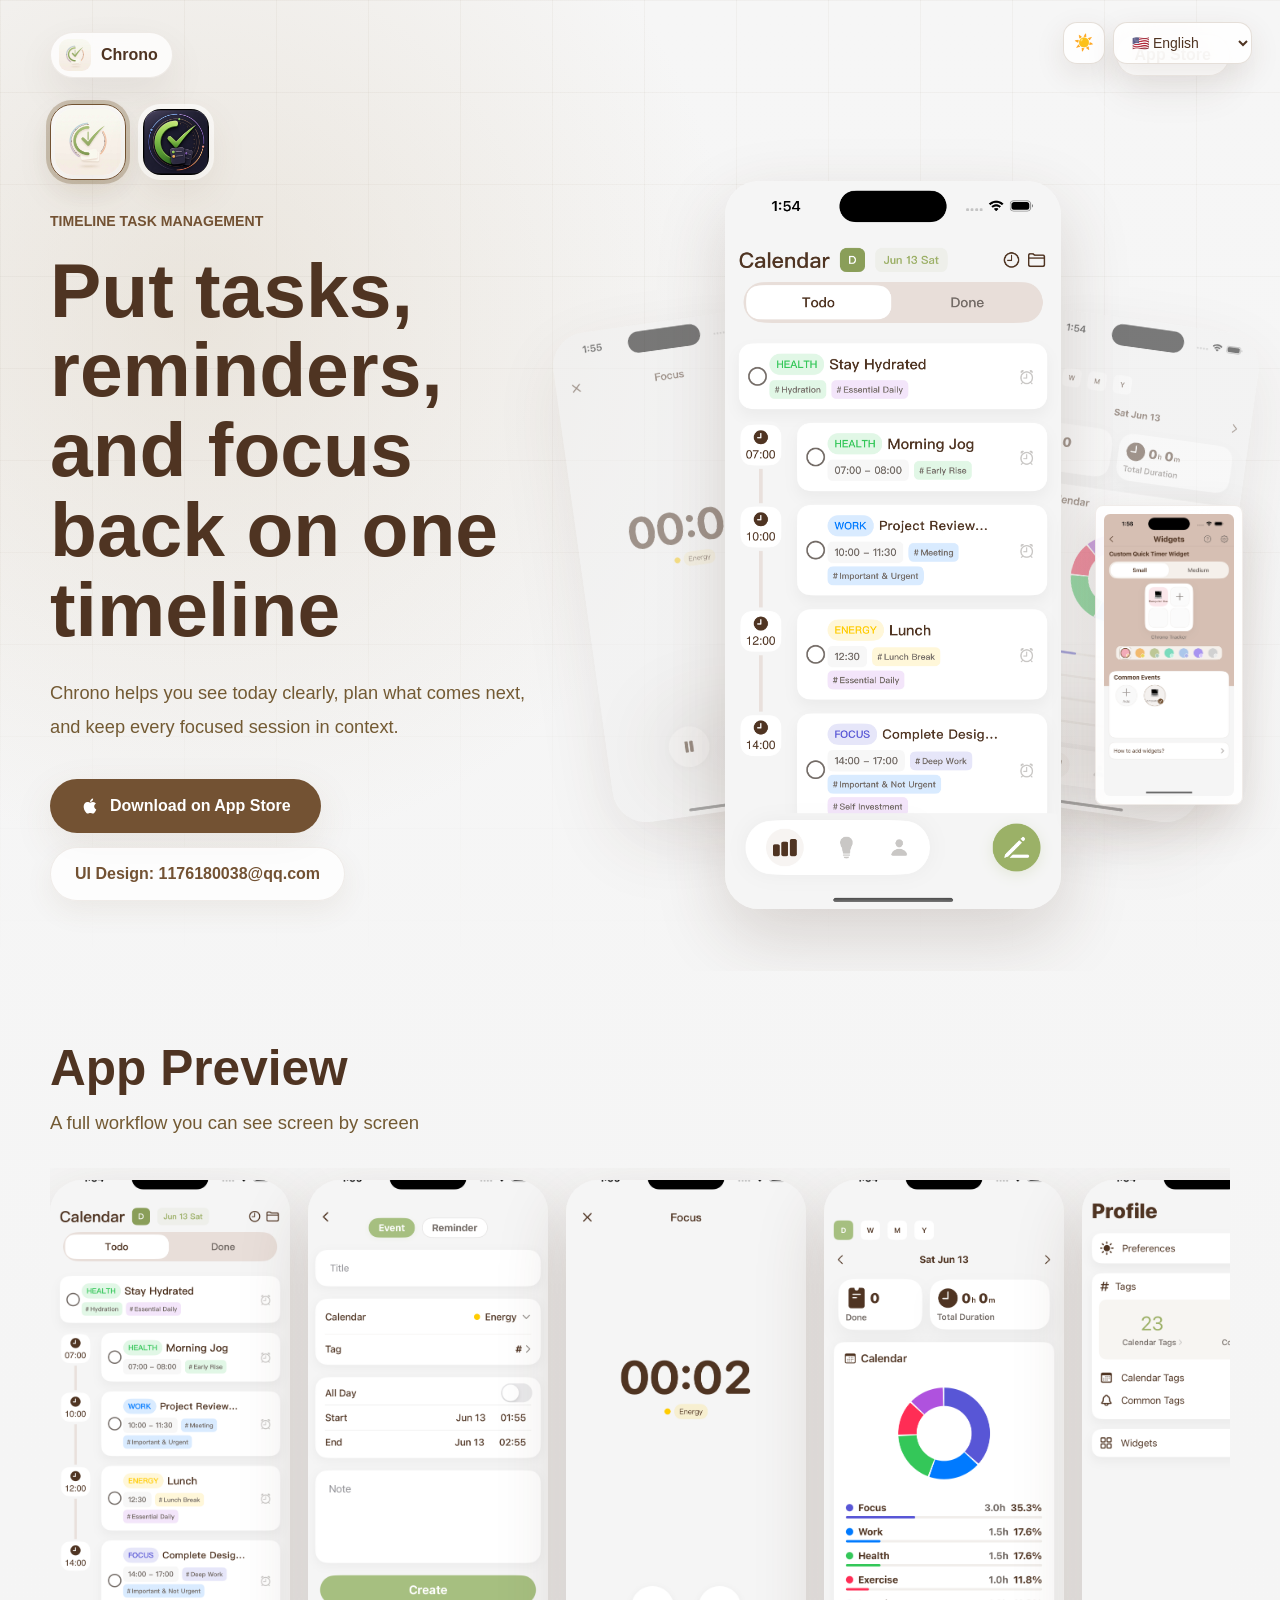
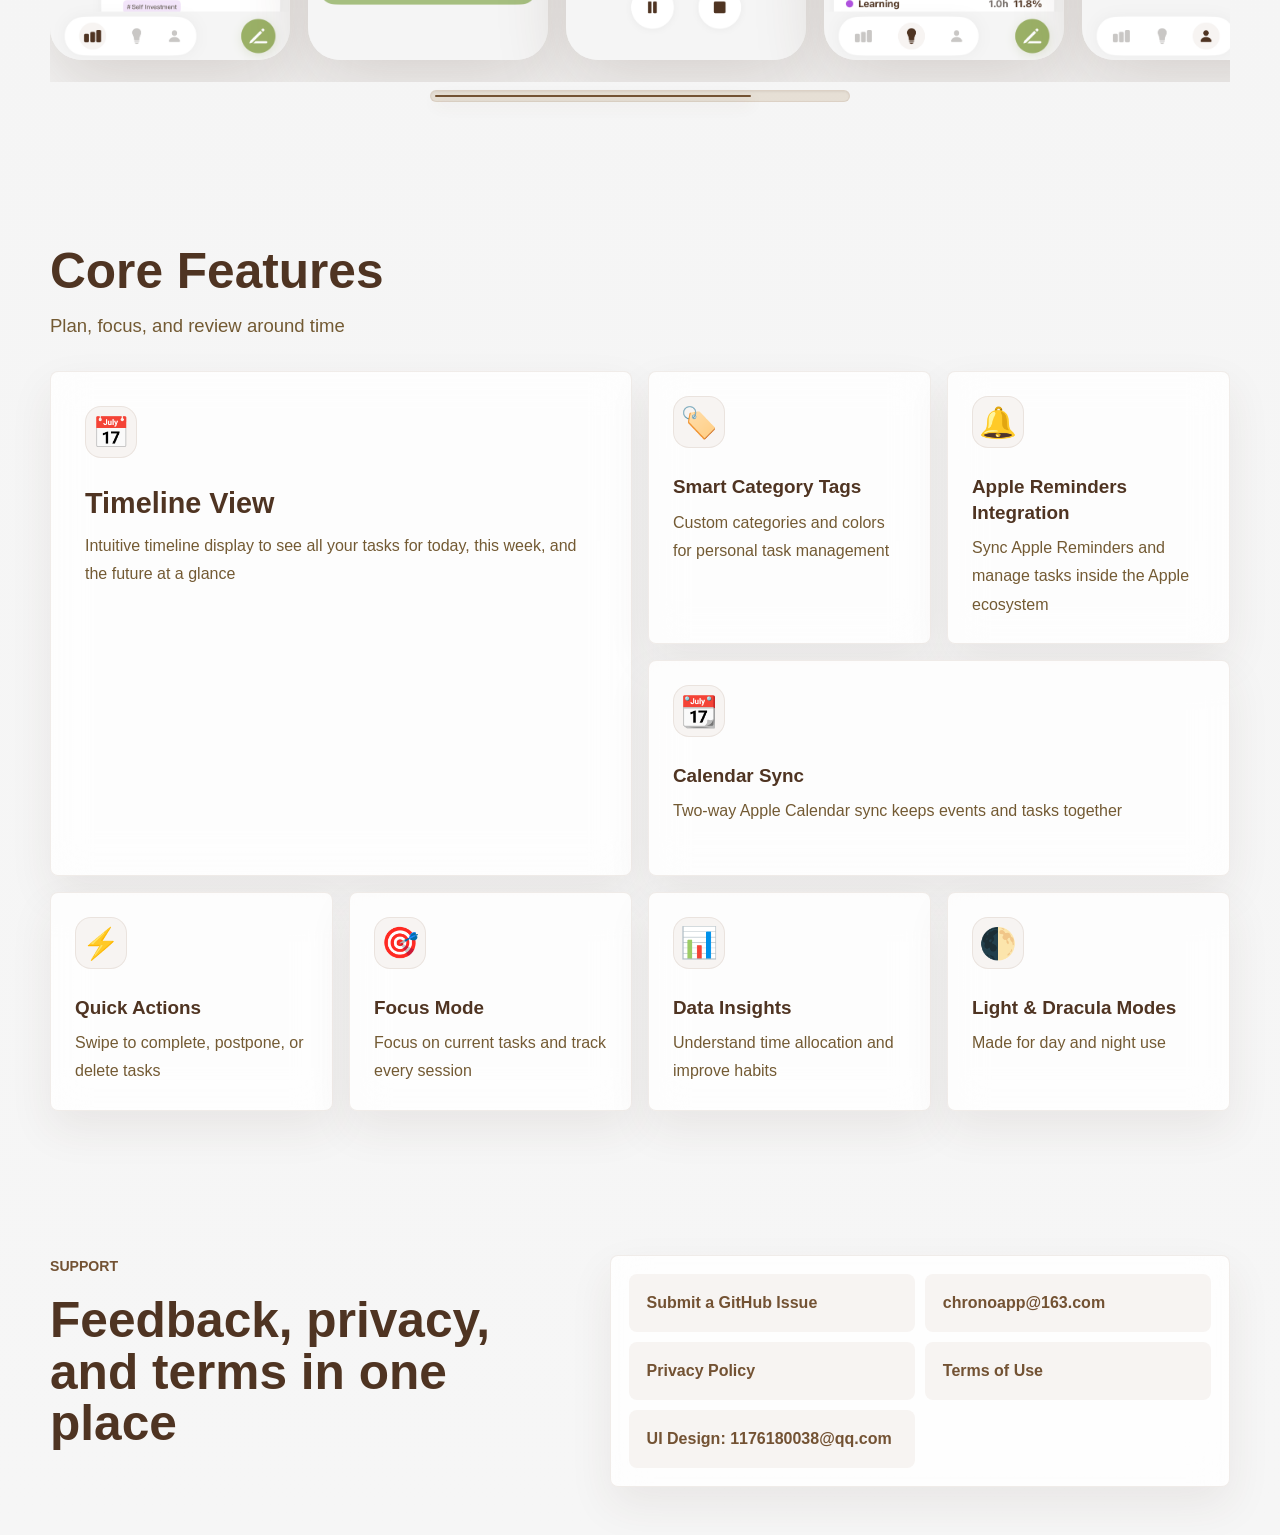
==== commit f188538e: "refactor: replace homepage with bold design - Hero: nav bar + three-device stage with focus/main/ins" ====
--- a/index.html
+++ b/index.html
@@ -11,9 +11,8 @@
     <script src="js/common.js"></script>
     <script src="js/index.js"></script>
 </head>
-<body>
-    <!-- 顶部控件：主题切换 + 语言选择 -->
-    <div class="site-controls">
+<body class="demo-page">
+    <div class="site-controls demo-controls">
         <button id="themeToggle" class="theme-toggle" aria-label="切换主题">
             <span class="theme-icon-light">☀️</span>
             <span class="theme-icon-dark">🌙</span>
@@ -24,15 +23,19 @@
         </select>
     </div>
 
-    <!-- Hero Section -->
-    <header class="hero">
-        <div class="container">
-            <div class="hero-layout">
-                <div class="hero-image">
-                    <img data-asset="main" alt="" data-alt-zh="Chrono 主页面" data-alt-en="Chrono home timeline preview" class="hero-screenshot adaptive-asset">
+    <header class="demo-hero">
+        <div class="demo-shell">
+            <nav class="demo-nav" aria-label="Chrono">
+                <div class="demo-brand">
+                    <img data-asset="icon" data-asset-theme="light" alt="Chrono" class="demo-brand-icon adaptive-asset">
+                    <span>Chrono</span>
                 </div>
-                <div class="hero-content">
-                    <div class="app-icon-options" aria-label="Chrono appearance preview">
+                <a href="https://apps.apple.com/cn/app/chrono/id6753885021" class="demo-nav-link" data-zh="App Store" data-en="App Store">App Store</a>
+            </nav>
+
+            <div class="demo-hero-grid">
+                <div class="demo-hero-copy">
+                    <div class="app-icon-options demo-icon-options" aria-label="Chrono appearance preview">
                         <button type="button" class="app-icon-option active" data-theme-option="light" aria-label="浅色模式" aria-pressed="true">
                             <img data-asset="icon" data-asset-theme="light" alt="Chrono" class="app-icon-img adaptive-asset">
                         </button>
@@ -40,167 +43,119 @@
                             <img data-asset="icon" data-asset-theme="dark" alt="Chrono" class="app-icon-img adaptive-asset">
                         </button>
                     </div>
-                    <h1>Chrono</h1>
-                    <p class="tagline" data-zh="优雅的时间线任务管理 ⏰✨" data-en="Elegant Timeline Task Management ⏰✨">优雅的时间线任务管理 ⏰✨</p>
-                    <p class="subtitle" data-zh="让每一刻都井然有序，用时间线重新定义待办事项" data-en="Organize every moment with timeline-based task management">让每一刻都井然有序，用时间线重新定义待办事项</p>
-                    <div class="cta-buttons">
-                        <a href="https://apps.apple.com/cn/app/chrono/id6753885021" class="btn btn-primary">
-                            <svg width="20" height="20" viewBox="0 0 24 24" fill="currentColor">
+                    <p class="demo-kicker" data-zh="日程 · 提醒 · 专注" data-en="Timeline Task Management">日程 · 提醒 · 专注</p>
+                    <h1 data-zh="今天做什么，几点开始" data-en="Put tasks, reminders, and focus back on one timeline">今天做什么，几点开始</h1>
+                    <p class="demo-subtitle" data-zh="把日程、提醒事项和专注记录放进同一条时间线，不用在几个 App 之间来回切换。" data-en="Chrono helps you see today clearly, plan what comes next, and keep every focused session in context.">把日程、提醒事项和专注记录放进同一条时间线，不用在几个 App 之间来回切换。</p>
+                    <div class="demo-cta-row">
+                        <a href="https://apps.apple.com/cn/app/chrono/id6753885021" class="demo-primary-link">
+                            <svg width="20" height="20" viewBox="0 0 24 24" fill="currentColor" aria-hidden="true">
                                 <path d="M17.05 20.28c-.98.95-2.05.8-3.08.35-1.09-.46-2.09-.48-3.24 0-1.44.62-2.2.44-3.06-.35C2.79 15.25 3.51 7.59 9.05 7.31c1.35.07 2.29.74 3.08.8 1.18-.24 2.31-.93 3.57-.84 1.51.12 2.65.72 3.4 1.8-3.12 1.87-2.38 5.98.48 7.13-.57 1.5-1.31 2.99-2.54 4.09l.01-.01zM12.03 7.25c-.15-2.23 1.66-4.07 3.74-4.25.29 2.58-2.34 4.5-3.74 4.25z"/>
                             </svg>
                             <span data-zh="App Store 下载" data-en="Download on App Store">App Store 下载</span>
                         </a>
-                        <span class="btn btn-secondary">
-                            <span data-zh="UI设计：1176180038@qq.com" data-en="UI Design: 1176180038@qq.com">UI设计：1176180038@qq.com</span>
-                        </span>
+                        <span class="demo-design-credit" data-zh="UI设计：1176180038@qq.com" data-en="UI Design: 1176180038@qq.com">UI设计：1176180038@qq.com</span>
+                    </div>
+                </div>
+
+                <div class="demo-device-stage" aria-label="Chrono app preview">
+                    <img data-asset="focus" alt="" data-alt-zh="专注模式" data-alt-en="Focus mode" class="demo-phone demo-phone-left adaptive-asset">
+                    <img data-asset="main" alt="" data-alt-zh="Chrono 主页面" data-alt-en="Chrono home timeline preview" class="demo-phone demo-phone-main adaptive-asset">
+                    <img data-asset="insight" alt="" data-alt-zh="数据洞察" data-alt-en="Insights" class="demo-phone demo-phone-right adaptive-asset">
+                    <div class="demo-widget-card">
+                        <img data-asset="widgets" alt="" data-alt-zh="小组件预览" data-alt-en="Widgets preview" class="adaptive-asset">
                     </div>
                 </div>
             </div>
         </div>
     </header>
 
-    <!-- Features Section -->
-    <section class="features">
-        <div class="container">
-            <h2 data-zh="核心功能" data-en="Core Features">核心功能</h2>
-            <div class="features-grid">
-                <div class="feature-card">
-                    <div class="feature-icon">📅</div>
-                    <h3 data-zh="时间线视图" data-en="Timeline View">时间线视图</h3>
-                    <p data-zh="直观的时间线展示，让您一眼掌握今天、本周和未来的所有任务安排" data-en="Intuitive timeline display to see all your tasks for today, this week, and the future at a glance">直观的时间线展示，让您一眼掌握今天、本周和未来的所有任务安排</p>
+    <main>
+        <section class="demo-bento">
+            <div class="demo-shell">
+                <div class="demo-section-heading">
+                    <h2 data-zh="核心功能" data-en="Core Features">核心功能</h2>
+                    <p class="demo-section-subtitle" data-zh="少一点整理，多一点推进" data-en="Plan, focus, and review around time">少一点整理，多一点推进</p>
                 </div>
-
-                <div class="feature-card">
-                    <div class="feature-icon">🏷️</div>
-                    <h3 data-zh="智能分类标签" data-en="Smart Category Tags">智能分类标签</h3>
-                    <p data-zh="灵活的标签系统，支持自定义分类和颜色，让任务管理更加个性化" data-en="Flexible tagging system with custom categories and colors for personalized task management">灵活的标签系统，支持自定义分类和颜色，让任务管理更加个性化</p>
-                </div>
-
-                <div class="feature-card">
-                    <div class="feature-icon">🔔</div>
-                    <h3 data-zh="Apple 提醒事项集成" data-en="Apple Reminders Integration">Apple 提醒事项集成</h3>
-                    <p data-zh="无缝同步 Apple 提醒事项，在熟悉的 Apple 生态中管理所有待办" data-en="Seamlessly sync with Apple Reminders to manage all your tasks within the familiar Apple ecosystem">无缝同步 Apple 提醒事项，在熟悉的 Apple 生态中管理所有待办</p>
-                </div>
-
-                <div class="feature-card">
-                    <div class="feature-icon">📆</div>
-                    <h3 data-zh="日历同步" data-en="Calendar Sync">日历同步</h3>
-                    <p data-zh="与 Apple 日历双向同步，事件和任务统一管理，不再遗漏" data-en="Two-way sync with Apple Calendar for unified event and task management">与 Apple 日历双向同步，事件和任务统一管理，不再遗漏</p>
-                </div>
-
-                <div class="feature-card">
-                    <div class="feature-icon">⚡</div>
-                    <h3 data-zh="快速操作" data-en="Quick Actions">快速操作</h3>
-                    <p data-zh="流畅的滑动手势，轻扫即可完成、延期或删除任务" data-en="Smooth swipe gestures to complete, postpone, or delete tasks with a flick">流畅的滑动手势，轻扫即可完成、延期或删除任务</p>
-                </div>
-
-                <div class="feature-card">
-                    <div class="feature-icon">🎯</div>
-                    <h3 data-zh="专注模式" data-en="Focus Mode">专注模式</h3>
-                    <p data-zh="专注于当前任务，提升工作效率，记录每一次专注时光" data-en="Focus on current tasks to boost productivity and track every focused moment">专注于当前任务，提升工作效率，记录每一次专注时光</p>
-                </div>
-
-                <div class="feature-card">
-                    <div class="feature-icon">📊</div>
-                    <h3 data-zh="数据洞察" data-en="Data Insights">数据洞察</h3>
-                    <p data-zh="可视化统计分析，了解时间分配，持续优化工作习惯" data-en="Visual analytics to understand time allocation and continuously optimize work habits">可视化统计分析，了解时间分配，持续优化工作习惯</p>
-                </div>
-
-                <div class="feature-card">
-                    <div class="feature-icon">🌓</div>
-                    <h3 data-zh="浅色与吸血鬼模式" data-en="Light & Dracula Modes">浅色与吸血鬼模式</h3>
-                    <p data-zh="App 支持浅色外观和 Dracula 风格深色外观，适配白天和夜间使用" data-en="The app supports a light appearance and a Dracula-style dark appearance for day and night use">App 支持浅色外观和 Dracula 风格深色外观，适配白天和夜间使用</p>
+                <div class="demo-bento-grid">
+                    <article class="demo-bento-card demo-bento-large">
+                        <div class="feature-icon">📅</div>
+                        <h3 data-zh="时间线视图" data-en="Timeline View">时间线视图</h3>
+                        <p data-zh="按时间排好今天、本周和未来的安排。打开 Chrono，先看顺序，再决定下一步。" data-en="Intuitive timeline display to see all your tasks for today, this week, and the future at a glance">按时间排好今天、本周和未来的安排。打开 Chrono，先看顺序，再决定下一步。</p>
+                    </article>
+                    <article class="demo-bento-card">
+                        <div class="feature-icon">🏷️</div>
+                        <h3 data-zh="智能分类标签" data-en="Smart Category Tags">智能分类标签</h3>
+                        <p data-zh="用颜色和标签区分工作、健康、生活，不用把每件事都写成一样。" data-en="Custom categories and colors for personal task management">用颜色和标签区分工作、健康、生活，不用把每件事都写成一样。</p>
+                    </article>
+                    <article class="demo-bento-card">
+                        <div class="feature-icon">🔔</div>
+                        <h3 data-zh="Apple 提醒事项集成" data-en="Apple Reminders Integration">Apple 提醒事项集成</h3>
+                        <p data-zh="继续用 Apple 提醒事项，Chrono 负责把它们放回你的时间线。" data-en="Sync Apple Reminders and manage tasks inside the Apple ecosystem">继续用 Apple 提醒事项，Chrono 负责把它们放回你的时间线。</p>
+                    </article>
+                    <article class="demo-bento-card demo-bento-wide">
+                        <div class="feature-icon">📆</div>
+                        <h3 data-zh="日历同步" data-en="Calendar Sync">日历同步</h3>
+                        <p data-zh="日历里的会议、安排和待办放在一起看，临时变动也更容易发现。" data-en="Two-way Apple Calendar sync keeps events and tasks together">日历里的会议、安排和待办放在一起看，临时变动也更容易发现。</p>
+                    </article>
+                    <article class="demo-bento-card">
+                        <div class="feature-icon">⚡</div>
+                        <h3 data-zh="快速操作" data-en="Quick Actions">快速操作</h3>
+                        <p data-zh="完成、延期、删除，轻扫一下就处理掉。" data-en="Swipe to complete, postpone, or delete tasks">完成、延期、删除，轻扫一下就处理掉。</p>
+                    </article>
+                    <article class="demo-bento-card">
+                        <div class="feature-icon">🎯</div>
+                        <h3 data-zh="专注模式" data-en="Focus Mode">专注模式</h3>
+                        <p data-zh="开始一段专注，结束后自动留下记录。" data-en="Focus on current tasks and track every session">开始一段专注，结束后自动留下记录。</p>
+                    </article>
+                    <article class="demo-bento-card">
+                        <div class="feature-icon">📊</div>
+                        <h3 data-zh="数据洞察" data-en="Data Insights">数据洞察</h3>
+                        <p data-zh="看看时间花在哪里，再调整下一周怎么安排。" data-en="Understand time allocation and improve habits">看看时间花在哪里，再调整下一周怎么安排。</p>
+                    </article>
+                    <article class="demo-bento-card">
+                        <div class="feature-icon">🌓</div>
+                        <h3 data-zh="浅色与吸血鬼模式" data-en="Light & Dracula Modes">浅色与吸血鬼模式</h3>
+                        <p data-zh="白天清爽，夜里切到 Dracula 风格。" data-en="Made for day and night use">白天清爽，夜里切到 Dracula 风格。</p>
+                    </article>
                 </div>
             </div>
-        </div>
-    </section>
+        </section>
 
-    <!-- Screenshots Section -->
-    <section class="screenshots">
-        <div class="container">
-            <h2 data-zh="应用预览" data-en="App Preview">应用预览</h2>
-            <div class="screenshots-carousel">
-                <div class="screenshot-item">
-                    <img data-asset="main" alt="" data-alt-zh="主页面" data-alt-en="Home timeline" class="screenshot-img adaptive-asset">
+        <section class="demo-gallery">
+            <div class="demo-shell">
+                <div class="demo-section-heading">
+                    <h2 data-zh="应用预览" data-en="App Preview">应用预览</h2>
+                    <p class="demo-section-subtitle" data-zh="看看实际界面" data-en="A full workflow you can see screen by screen">看看实际界面</p>
                 </div>
-                <div class="screenshot-item">
-                    <img data-asset="add_schedule" alt="" data-alt-zh="添加任务" data-alt-en="Add task" class="screenshot-img adaptive-asset">
+                <div class="demo-gallery-strip">
+                    <img data-asset="main" alt="" data-alt-zh="主页面" data-alt-en="Home timeline" class="adaptive-asset">
+                    <img data-asset="add_schedule" alt="" data-alt-zh="添加任务" data-alt-en="Add task" class="adaptive-asset">
+                    <img data-asset="focus" alt="" data-alt-zh="专注模式" data-alt-en="Focus mode" class="adaptive-asset">
+                    <img data-asset="insight" alt="" data-alt-zh="数据洞察" data-alt-en="Insights" class="adaptive-asset">
+                    <img data-asset="mine" alt="" data-alt-zh="个人中心" data-alt-en="Profile" class="adaptive-asset">
+                    <img data-asset="widgets" alt="" data-alt-zh="小组件" data-alt-en="Widgets" class="adaptive-asset">
                 </div>
-                <div class="screenshot-item">
-                    <img data-asset="focus" alt="" data-alt-zh="专注模式" data-alt-en="Focus mode" class="screenshot-img adaptive-asset">
-                </div>
-                <div class="screenshot-item">
-                    <img data-asset="insight" alt="" data-alt-zh="数据洞察" data-alt-en="Insights" class="screenshot-img adaptive-asset">
-                </div>
-                <div class="screenshot-item">
-                    <img data-asset="mine" alt="" data-alt-zh="个人中心" data-alt-en="Profile" class="screenshot-img adaptive-asset">
-                </div>
-                <div class="screenshot-item">
-                    <img data-asset="widgets" alt="" data-alt-zh="小组件" data-alt-en="Widgets" class="screenshot-img adaptive-asset">
+                <div class="demo-gallery-scrollbar" aria-hidden="true">
+                    <div class="demo-gallery-thumb"></div>
                 </div>
             </div>
-        </div>
-    </section>
+        </section>
 
-    <!-- Support Section -->
-    <section class="support">
-        <div class="container">
-            <h2 data-zh="技术支持" data-en="Support">技术支持</h2>
-            <div class="support-content">
-                <div class="support-card">
-                    <h3 data-zh="📧 联系我们" data-en="📧 Contact Us">📧 联系我们</h3>
-                    <p data-zh="遇到问题或有建议？欢迎优先在 GitHub Issue 反馈。" data-en="Having issues or suggestions? GitHub Issues is the preferred support channel.">遇到问题或有建议？欢迎优先在 GitHub Issue 反馈。</p>
-                    <a href="https://github.com/dhnihaoya/ChronoWebsite/issues" class="support-link" data-zh="提交 Issue" data-en="Submit an Issue">提交 Issue</a>
-                    <a href="mailto:chronoapp@163.com" class="support-link">chronoapp@163.com</a>
+        <section class="demo-support">
+            <div class="demo-shell demo-support-grid">
+                <div>
+                    <p class="demo-kicker" data-zh="技术支持" data-en="Support">技术支持</p>
+                    <h2 data-zh="有问题，直接反馈" data-en="Feedback, privacy, and terms in one place">有问题，直接反馈</h2>
                 </div>
-
-                <div class="support-card">
-                    <h3 data-zh="🎨 UI 设计" data-en="🎨 UI Design">🎨 UI 设计</h3>
-                    <p data-zh="界面设计、视觉体验或合作沟通" data-en="Interface design, visual experience, and collaboration">界面设计、视觉体验或合作沟通</p>
-                    <span class="support-link">1176180038@qq.com</span>
-                </div>
-
-                <div class="support-card">
-                    <h3 data-zh="📖 常见问题" data-en="📖 FAQ">📖 常见问题</h3>
-                    <div class="faq-list">
-                        <details>
-                            <summary data-zh="如何同步 Apple 提醒事项？" data-en="How to sync Apple Reminders?">如何同步 Apple 提醒事项？</summary>
-                            <p data-zh="在设置页面中选择要同步的提醒事项列表，授权后即可自动同步。" data-en="Select the reminder lists to sync in the settings page, and they will sync automatically after authorization.">在设置页面中选择要同步的提醒事项列表，授权后即可自动同步。</p>
-                        </details>
-                        <details>
-                            <summary data-zh="任务数据存储在哪里？" data-en="Where is task data stored?">任务数据存储在哪里？</summary>
-                            <p data-zh="所有数据都存储在您的设备本地，我们不会上传您的任何个人信息。" data-en="All data is stored locally on your device, and we do not upload any of your personal information.">所有数据都存储在您的设备本地，我们不会上传您的任何个人信息。</p>
-                        </details>
-                        <details>
-                            <summary data-zh="支持哪些 iOS 版本？" data-en="Which iOS versions are supported?">支持哪些 iOS 版本？</summary>
-                            <p data-zh="Chrono 需要 iOS 17.0 或更高版本。" data-en="Chrono requires iOS 17.0 or later.">Chrono 需要 iOS 17.0 或更高版本。</p>
-                        </details>
-                    </div>
-                </div>
-
-                <div class="support-card">
-                    <h3 data-zh="🔒 隐私保护" data-en="🔒 Privacy Protection">🔒 隐私保护</h3>
-                    <p data-zh="我们重视您的隐私" data-en="We value your privacy">我们重视您的隐私</p>
-                    <a href="privacy.html" class="support-link" data-zh="隐私政策" data-en="Privacy Policy">隐私政策</a>
-                    <a href="terms.html" class="support-link" data-zh="使用条款" data-en="Terms of Use">使用条款</a>
+                <div class="demo-support-links">
+                    <a href="https://github.com/dhnihaoya/ChronoWebsite/issues" data-zh="提交 GitHub Issue" data-en="Submit a GitHub Issue">提交 GitHub Issue</a>
+                    <a href="mailto:chronoapp@163.com">chronoapp@163.com</a>
+                    <a href="privacy.html" data-zh="隐私政策" data-en="Privacy Policy">隐私政策</a>
+                    <a href="terms.html" data-zh="使用条款" data-en="Terms of Use">使用条款</a>
+                    <span data-zh="UI设计：1176180038@qq.com" data-en="UI Design: 1176180038@qq.com">UI设计：1176180038@qq.com</span>
                 </div>
             </div>
-        </div>
-    </section>
-
-    <!-- Footer -->
-    <footer>
-        <div class="container">
-            <p data-zh="&copy; 2025 Chrono. 用心打造 🇨🇳" data-en="&copy; 2025 Chrono. Made with ❤️">&copy; 2025 Chrono. 用心打造 🇨🇳</p>
-            <div class="footer-links">
-                <a href="privacy.html" data-zh="隐私政策" data-en="Privacy Policy">隐私政策</a>
-                <a href="terms.html" data-zh="使用条款" data-en="Terms of Use">使用条款</a>
-                <a href="https://github.com/dhnihaoya/ChronoWebsite/issues" data-zh="提交 Issue" data-en="Submit Issue">提交 Issue</a>
-                <a href="mailto:chronoapp@163.com" data-zh="联系我们" data-en="Contact Us">联系我们</a>
-                <span data-zh="UI设计：1176180038@qq.com" data-en="UI Design: 1176180038@qq.com">UI设计：1176180038@qq.com</span>
-            </div>
-        </div>
-    </footer>
-
+        </section>
+    </main>
 </body>
 </html>
--- a/style.css
+++ b/style.css
@@ -55,18 +55,20 @@
     /* ===== UI 元素 ===== */
     --border: rgba(115, 82, 51, 0.10);
     --border-strong: rgba(115, 82, 51, 0.18);
-    --shadow: 0 4px 20px rgba(115, 90, 51, 0.15);
-    --shadow-hover: 0 10px 40px rgba(115, 90, 51, 0.25);
+    --shadow: 0 14px 40px rgba(115, 90, 51, 0.10);
+    --shadow-hover: 0 22px 58px rgba(115, 90, 51, 0.16);
     --shadow-focus: 0 0 0 3px rgba(146, 98, 71, 0.2);
     --btn-primary: #735233;
     --btn-primary-hover: #4F3422;
     --btn-secondary-bg: #FFFFFF;
     --btn-secondary-border: rgba(115, 90, 51, 0.18);
-    --btn-secondary-shadow: 0 4px 18px rgba(115, 90, 51, 0.1);
-    --shadow-screenshot: 0 20px 60px rgba(0, 0, 0, 0.15);
-    --shadow-screenshot-hover: 0 25px 80px rgba(0, 0, 0, 0.2);
+    --btn-secondary-shadow: 0 10px 28px rgba(115, 90, 51, 0.08);
+    --shadow-screenshot: 0 26px 70px rgba(79, 52, 34, 0.18);
+    --shadow-screenshot-hover: 0 32px 88px rgba(79, 52, 34, 0.24);
     --radius: 16px;
-    --transition: all 0.3s ease;
+    --transition: all 0.24s ease;
+    --container-max: 1120px;
+    --section-padding: 92px;
 
     /* ===== Hero 渐变 ===== */
     --hero-gradient: linear-gradient(135deg, #F6F6F6 0%, rgba(115, 90, 51, 0.05) 100%);
@@ -141,16 +143,16 @@
     /* UI 元素 */
     --border: rgba(255, 255, 255, 0.12);
     --border-strong: rgba(255, 255, 255, 0.18);
-    --shadow: 0 4px 22px rgba(0, 0, 0, 0.3);
-    --shadow-hover: 0 10px 42px rgba(57, 255, 20, 0.18);
+    --shadow: 0 16px 42px rgba(0, 0, 0, 0.24);
+    --shadow-hover: 0 22px 60px rgba(57, 255, 20, 0.14);
     --shadow-focus: 0 0 0 3px rgba(255, 184, 108, 0.25);
     --btn-primary: #39FF14;
     --btn-primary-hover: #2ED10A;
     --btn-secondary-bg: #313340;
     --btn-secondary-border: rgba(255, 255, 255, 0.12);
-    --btn-secondary-shadow: 0 4px 18px rgba(0, 0, 0, 0.2);
-    --shadow-screenshot: 0 20px 60px rgba(0, 0, 0, 0.15);
-    --shadow-screenshot-hover: 0 25px 80px rgba(0, 0, 0, 0.2);
+    --btn-secondary-shadow: 0 10px 30px rgba(0, 0, 0, 0.20);
+    --shadow-screenshot: 0 26px 70px rgba(0, 0, 0, 0.26);
+    --shadow-screenshot-hover: 0 32px 88px rgba(0, 0, 0, 0.32);
 
     /* Hero 渐变 */
     --hero-gradient: linear-gradient(135deg, #282A36 0%, #313340 100%);
@@ -180,35 +182,39 @@
     color: var(--text-primary);
     background: var(--bg-primary);
     overflow-x: hidden;
+    -webkit-font-smoothing: antialiased;
+    text-rendering: optimizeLegibility;
 }
 
 .container {
-    max-width: 1200px;
+    max-width: var(--container-max);
     margin: 0 auto;
-    padding: 0 20px;
+    padding: 0 24px;
 }
 
 /* 顶部控件：主题切换 + 语言选择 */
 .site-controls {
     position: fixed;
-    top: 20px;
-    right: 20px;
+    top: 22px;
+    right: 28px;
     z-index: 1000;
     display: flex;
-    gap: 10px;
+    gap: 8px;
     align-items: center;
 }
 
 .theme-toggle {
-    background: var(--bg-card);
-    border: 2px solid var(--interactive-border);
-    border-radius: 12px;
-    padding: 8px 12px;
+    width: 42px;
+    height: 42px;
+    background: color-mix(in srgb, var(--bg-card) 86%, transparent);
+    border: 1px solid var(--border-strong);
+    border-radius: 14px;
+    padding: 0;
     font-size: 16px;
     cursor: pointer;
     transition: var(--transition);
-    box-shadow: var(--shadow);
-    backdrop-filter: blur(10px);
+    box-shadow: 0 10px 30px rgba(79, 52, 34, 0.10);
+    backdrop-filter: blur(18px);
     line-height: 1;
 }
 
@@ -229,18 +235,19 @@
 html[data-preview-theme="dark"] .theme-icon-light { display: none; }
 
 .site-controls select {
-    background: var(--bg-card);
-    border: 2px solid var(--interactive-border);
-    border-radius: 12px;
-    padding: 8px 12px;
+    height: 42px;
+    background: color-mix(in srgb, var(--bg-card) 86%, transparent);
+    border: 1px solid var(--border-strong);
+    border-radius: 14px;
+    padding: 0 36px 0 14px;
     font-size: 14px;
     font-weight: 500;
     color: var(--text-primary);
     cursor: pointer;
     transition: var(--transition);
-    box-shadow: var(--shadow);
-    min-width: 120px;
-    backdrop-filter: blur(10px);
+    box-shadow: 0 10px 30px rgba(79, 52, 34, 0.10);
+    min-width: 124px;
+    backdrop-filter: blur(18px);
 }
 
 .site-controls select:hover {
@@ -255,80 +262,18 @@
     box-shadow: var(--shadow-focus);
 }
 
-
-/* Hero Section */
-.hero {
-    background: var(--hero-gradient);
-    color: var(--text-primary);
-    padding: 100px 20px;
-    position: relative;
-    overflow: hidden;
-}
-
-.hero::before {
-    content: '';
-    position: absolute;
-    top: 0;
-    left: 0;
-    right: 0;
-    bottom: 0;
-    background: url('data:image/svg+xml,<svg width="100" height="100" xmlns="http://www.w3.org/2000/svg"><defs><pattern id="grid" width="100" height="100" patternUnits="userSpaceOnUse"><path d="M 100 0 L 0 0 0 100" fill="none" stroke="rgba(115,90,51,0.05)" stroke-width="1"/></pattern></defs><rect width="100%" height="100%" fill="url(%23grid)"/></svg>');
-    opacity: 0.5;
-}
-
-html[data-preview-theme="dark"] .hero::before {
-    background: url('data:image/svg+xml,<svg width="100" height="100" xmlns="http://www.w3.org/2000/svg"><defs><pattern id="grid" width="100" height="100" patternUnits="userSpaceOnUse"><path d="M 100 0 L 0 0 0 100" fill="none" stroke="rgba(57,255,20,0.08)" stroke-width="1"/></pattern></defs><rect width="100%" height="100%" fill="url(%23grid)"/></svg>');
-}
-
-.hero .container {
-    position: relative;
-    z-index: 1;
-}
-
-.hero-layout {
-    display: grid;
-    grid-template-columns: 1fr 1fr;
-    gap: 60px;
-    align-items: center;
-    max-width: 1000px;
-    margin: 0 auto;
-}
-
-.hero-image {
-    display: flex;
-    justify-content: center;
-    align-items: center;
-}
-
-.hero-screenshot {
-    width: 100%;
-    max-width: 300px;
-    height: auto;
-    border-radius: 52px;
-    box-shadow: var(--shadow-screenshot);
-    transition: var(--transition);
-}
-
-.hero-screenshot:hover {
-    transform: scale(1.05);
-    box-shadow: var(--shadow-screenshot-hover);
-}
-
-.hero-content {
-    text-align: left;
-}
-
+/* App Icon 切换按钮 */
 .app-icon-options {
     display: flex;
-    gap: 14px;
+    gap: 12px;
     align-items: center;
-    margin-bottom: 30px;
+    margin-bottom: 32px;
 }
 
 .app-icon-option {
-    border: 2px solid transparent;
-    border-radius: 24px;
-    background: transparent;
+    border: 1px solid transparent;
+    border-radius: 22px;
+    background: color-mix(in srgb, var(--bg-card) 70%, transparent);
     padding: 4px;
     cursor: pointer;
     transition: var(--transition);
@@ -336,11 +281,11 @@
 
 .app-icon-option.active {
     border-color: var(--icon-active-border);
-    box-shadow: 0 0 0 4px var(--highlight-bg);
+    box-shadow: 0 0 0 4px var(--highlight-bg), var(--btn-secondary-shadow);
 }
 
 .app-icon-option:hover {
-    transform: translateY(-2px);
+    transform: translateY(-3px);
 }
 
 .app-icon-option:focus-visible {
@@ -349,292 +294,473 @@
 }
 
 .app-icon-img {
-    width: 80px;
-    height: 80px;
-    border-radius: 20px;
+    width: 72px;
+    height: 72px;
+    border-radius: 19px;
     box-shadow: var(--shadow);
     transition: var(--transition);
-}
-
-.app-icon-img:hover {
-    transform: scale(1.1);
-    box-shadow: var(--shadow-hover);
-}
-
-.hero h1 {
-    font-size: 3.5rem;
-    font-weight: 700;
-    margin-bottom: 20px;
-    letter-spacing: -2px;
-    background: var(--title-gradient);
-    -webkit-background-clip: text;
-    -webkit-text-fill-color: transparent;
-    background-clip: text;
-}
-
-.tagline {
-    font-size: 1.5rem;
-    font-weight: 600;
-    margin-bottom: 15px;
-    color: var(--text-primary);
-    -webkit-text-fill-color: var(--text-primary);
-}
-
-.subtitle {
-    font-size: 1.1rem;
-    color: var(--text-secondary);
-    margin-bottom: 40px;
-    line-height: 1.8;
-}
-
-.cta-buttons {
-    display: flex;
-    gap: 20px;
-    flex-wrap: wrap;
-}
-
-.btn {
+    display: block;
+}
+
+/* 功能图标 */
+.feature-icon {
+    width: 52px;
+    height: 52px;
     display: inline-flex;
     align-items: center;
+    justify-content: center;
+    margin-bottom: 24px;
+    border-radius: 16px;
+    background: var(--bg-soft);
+    border: 1px solid var(--border);
+    font-size: 1.9rem;
+}
+
+/* ===== Bold 首页样式 ===== */
+.demo-page {
+    background:
+        radial-gradient(circle at 15% 10%, color-mix(in srgb, var(--brand-brown-light) 42%, transparent), transparent 34rem),
+        linear-gradient(180deg, var(--bg-primary) 0%, var(--bg-section) 48%, var(--bg-primary) 100%);
+}
+
+.demo-page main {
+    display: flex;
+    flex-direction: column;
+}
+
+html[data-preview-theme="dark"] .demo-page {
+    background:
+        radial-gradient(circle at 15% 8%, rgba(57, 255, 20, 0.10), transparent 32rem),
+        radial-gradient(circle at 85% 16%, rgba(255, 184, 108, 0.10), transparent 30rem),
+        linear-gradient(180deg, var(--bg-primary) 0%, #242632 55%, var(--bg-primary) 100%);
+}
+
+.demo-shell {
+    width: min(100% - 48px, 1180px);
+    margin: 0 auto;
+}
+
+.demo-hero {
+    min-height: 100vh;
+    padding: 26px 0 70px;
+    position: relative;
+    overflow: hidden;
+}
+
+.demo-hero::before {
+    content: '';
+    position: absolute;
+    inset: 0;
+    background-image:
+        linear-gradient(rgba(115, 90, 51, 0.045) 1px, transparent 1px),
+        linear-gradient(90deg, rgba(115, 90, 51, 0.045) 1px, transparent 1px);
+    background-size: 92px 92px;
+    mask-image: linear-gradient(to bottom, #000 0%, rgba(0, 0, 0, 0.76) 58%, transparent 100%);
+    pointer-events: none;
+}
+
+html[data-preview-theme="dark"] .demo-hero::before {
+    background-image:
+        linear-gradient(rgba(57, 255, 20, 0.055) 1px, transparent 1px),
+        linear-gradient(90deg, rgba(57, 255, 20, 0.055) 1px, transparent 1px);
+}
+
+.demo-nav,
+.demo-hero-grid {
+    position: relative;
+    z-index: 1;
+}
+
+.demo-nav {
+    height: 58px;
+    display: flex;
+    align-items: center;
+    justify-content: space-between;
+}
+
+.demo-brand,
+.demo-nav-link {
+    display: inline-flex;
+    align-items: center;
+    border: 1px solid var(--border);
+    background: color-mix(in srgb, var(--bg-card) 78%, transparent);
+    box-shadow: 0 16px 38px rgba(79, 52, 34, 0.08);
+    backdrop-filter: blur(18px);
+}
+
+.demo-brand {
     gap: 10px;
-    padding: 15px 35px;
-    font-size: 1.1rem;
-    font-weight: 600;
+    height: 46px;
+    padding: 0 14px 0 8px;
+    border-radius: 999px;
+    font-weight: 700;
+    color: var(--text-primary);
+}
+
+.demo-brand-icon {
+    width: 32px;
+    height: 32px;
+    border-radius: 9px;
+}
+
+.demo-nav-link {
+    height: 42px;
+    padding: 0 18px;
+    border-radius: 999px;
+    color: var(--text-link);
     text-decoration: none;
-    border-radius: 50px;
-    transition: var(--transition);
-    cursor: pointer;
-}
-
-.btn-primary {
+    font-weight: 700;
+}
+
+.demo-hero-grid {
+    min-height: calc(100vh - 96px);
+    display: grid;
+    grid-template-columns: minmax(360px, 0.86fr) minmax(500px, 1.14fr);
+    gap: 44px;
+    align-items: center;
+}
+
+.demo-hero-copy {
+    max-width: 560px;
+    padding-top: 20px;
+}
+
+.demo-icon-options {
+    margin-bottom: 30px;
+}
+
+.demo-icon-options .app-icon-img {
+    width: 66px;
+    height: 66px;
+    border-radius: 18px;
+}
+
+.demo-kicker {
+    margin-bottom: 18px;
+    color: var(--text-link);
+    font-size: 0.88rem;
+    font-weight: 800;
+    letter-spacing: 0;
+    text-transform: uppercase;
+}
+
+.demo-hero h1,
+.demo-bento h2,
+.demo-gallery h2,
+.demo-support h2 {
+    color: var(--text-primary);
+    letter-spacing: 0;
+    line-height: 1.04;
+}
+
+.demo-hero h1 {
+    max-width: 720px;
+    margin-bottom: 26px;
+    font-size: 4.8rem;
+    font-weight: 820;
+}
+
+.demo-subtitle {
+    max-width: 500px;
+    margin-bottom: 34px;
+    color: var(--text-secondary);
+    font-size: 1.14rem;
+    line-height: 1.9;
+}
+
+.demo-cta-row {
+    display: flex;
+    align-items: center;
+    gap: 14px;
+    flex-wrap: wrap;
+}
+
+.demo-primary-link,
+.demo-design-credit {
+    min-height: 54px;
+    display: inline-flex;
+    align-items: center;
+    border-radius: 999px;
+    font-weight: 760;
+}
+
+.demo-primary-link {
+    gap: 10px;
+    padding: 0 30px;
+    color: var(--text-on-accent);
     background: var(--btn-primary);
-    color: var(--text-on-accent);
     box-shadow: var(--shadow);
-}
-
-.btn-primary:hover {
+    text-decoration: none;
+}
+
+.demo-primary-link:hover {
     background: var(--btn-primary-hover);
-    transform: translateY(-3px);
+    transform: translateY(-2px);
     box-shadow: var(--shadow-hover);
 }
 
-.btn-secondary {
-    background: var(--btn-secondary-bg);
+.demo-design-credit {
+    padding: 0 24px;
     color: var(--text-link);
-    border: 2px solid var(--btn-secondary-border);
+    background: color-mix(in srgb, var(--bg-card) 78%, transparent);
+    border: 1px solid var(--border);
     box-shadow: var(--btn-secondary-shadow);
 }
 
-.btn-secondary:hover {
-    border-color: var(--text-link);
-    transform: translateY(-3px);
-    box-shadow: var(--shadow-hover);
-}
-
-/* Features Section */
-.features {
-    padding: 100px 20px;
-    background: var(--bg-primary);
-}
-
-.features h2 {
-    text-align: center;
-    font-size: 3rem;
-    font-weight: 700;
-    margin-bottom: 60px;
+.demo-device-stage {
+    min-height: 640px;
+    position: relative;
+}
+
+.demo-device-stage::before {
+    content: '';
+    position: absolute;
+    left: 11%;
+    right: 7%;
+    bottom: 20px;
+    height: 90px;
+    background: rgba(79, 52, 34, 0.16);
+    border-radius: 999px;
+    filter: blur(36px);
+}
+
+html[data-preview-theme="dark"] .demo-device-stage::before {
+    background: rgba(57, 255, 20, 0.14);
+}
+
+.demo-phone {
+    position: absolute;
+    height: auto;
+    object-fit: cover;
+    border-radius: 34px;
+    box-shadow: var(--shadow-screenshot);
+}
+
+.demo-phone-main {
+    width: 336px;
+    left: 48%;
+    top: 8px;
+    z-index: 3;
+    transform: translateX(-50%);
+}
+
+.demo-phone-left,
+.demo-phone-right {
+    width: 228px;
+    top: 146px;
+    opacity: 0.52;
+    filter: saturate(0.88) contrast(0.95);
+    z-index: 2;
+}
+
+.demo-phone-left {
+    left: 0;
+    transform: rotate(-8deg);
+}
+
+.demo-phone-right {
+    right: 0;
+    transform: rotate(8deg);
+}
+
+.demo-widget-card {
+    position: absolute;
+    right: -2%;
+    bottom: 8px;
+    width: 148px;
+    padding: 8px;
+    border: 1px solid var(--border);
+    border-radius: 8px;
+    background: color-mix(in srgb, var(--bg-card) 88%, transparent);
+    box-shadow: 0 18px 46px rgba(79, 52, 34, 0.16);
+    backdrop-filter: blur(18px);
+    z-index: 4;
+}
+
+.demo-widget-card img {
+    display: block;
+    width: 100%;
+    border-radius: 6px;
+}
+
+.demo-bento,
+.demo-gallery,
+.demo-support {
+    padding: 72px 0;
+}
+
+.demo-bento h2,
+.demo-gallery h2,
+.demo-support h2 {
+    font-size: 3.1rem;
+    font-weight: 800;
+}
+
+.demo-bento-card,
+.demo-support-links {
+    border: 1px solid var(--border);
+    border-radius: 8px;
+    background: color-mix(in srgb, var(--bg-card) 82%, transparent);
+    box-shadow: 0 18px 44px rgba(79, 52, 34, 0.08);
+    backdrop-filter: blur(18px);
+}
+
+.demo-bento-card h3 {
+    margin-bottom: 9px;
     color: var(--text-primary);
-}
-
-.features-grid {
+    font-size: 1.18rem;
+    line-height: 1.35;
+}
+
+.demo-bento-card p {
+    color: var(--text-secondary);
+    line-height: 1.76;
+}
+
+.demo-section-heading {
+    max-width: 720px;
+    margin-bottom: 30px;
+}
+
+.demo-section-subtitle {
+    margin-top: 12px;
+    color: var(--text-secondary);
+    font-size: 1.16rem;
+    line-height: 1.7;
+}
+
+.demo-gallery {
+    order: 1;
+}
+
+.demo-bento {
+    order: 2;
+}
+
+.demo-support {
+    order: 3;
+}
+
+.demo-bento-grid {
     display: grid;
-    grid-template-columns: repeat(auto-fit, minmax(280px, 1fr));
-    gap: 30px;
-}
-
-.feature-card {
-    background: var(--bg-card);
-    padding: 40px 30px;
-    border-radius: var(--radius);
-    box-shadow: var(--shadow);
-    transition: var(--transition);
-    text-align: center;
-}
-
-.feature-card:hover {
-    transform: translateY(-10px);
-    box-shadow: var(--shadow-hover);
-}
-
-.feature-icon {
-    font-size: 3.5rem;
-    margin-bottom: 20px;
-}
-
-.feature-card h3 {
-    font-size: 1.5rem;
-    font-weight: 600;
-    margin-bottom: 15px;
-    color: var(--text-primary);
-}
-
-.feature-card p {
-    color: var(--text-secondary);
-    line-height: 1.7;
-}
-
-/* Screenshots Section */
-.screenshots {
-    padding: 100px 20px;
-    background: var(--bg-section);
-}
-
-.screenshots h2 {
-    text-align: center;
-    font-size: 3rem;
-    font-weight: 700;
-    margin-bottom: 60px;
-    color: var(--text-primary);
-}
-
-.screenshots-carousel {
+    grid-template-columns: repeat(4, minmax(0, 1fr));
+    grid-auto-rows: minmax(216px, auto);
+    gap: 16px;
+}
+
+.demo-bento-card {
+    padding: 24px;
+}
+
+.demo-bento-card .feature-icon {
+    margin-bottom: 26px;
+}
+
+.demo-bento-large {
+    grid-column: span 2;
+    grid-row: span 2;
+    padding: 34px;
+}
+
+.demo-bento-large h3 {
+    font-size: 1.8rem;
+}
+
+.demo-bento-wide {
+    grid-column: span 2;
+}
+
+.demo-gallery {
+    overflow: hidden;
+}
+
+.demo-gallery-strip {
     display: flex;
-    gap: 30px;
+    gap: 18px;
     overflow-x: auto;
-    padding: 20px 0;
+    padding: 12px 0 22px;
     scroll-snap-type: x mandatory;
     -webkit-overflow-scrolling: touch;
-}
-
-.screenshots-carousel::-webkit-scrollbar {
-    height: 8px;
-}
-
-.screenshots-carousel::-webkit-scrollbar-track {
-    background: var(--scrollbar-track);
-    border-radius: 4px;
-}
-
-.screenshots-carousel::-webkit-scrollbar-thumb {
-    background: var(--scrollbar-thumb);
-    border-radius: 4px;
-}
-
-.screenshot-item {
-    flex: 0 0 300px;
+    scrollbar-width: none;
+}
+
+.demo-gallery-strip::-webkit-scrollbar {
+    display: none;
+}
+
+.demo-gallery-strip img {
+    flex: 0 0 240px;
+    width: 240px;
+    height: 480px;
+    object-fit: cover;
+    border-radius: 32px;
+    box-shadow: var(--shadow-screenshot);
     scroll-snap-align: center;
 }
 
-.screenshot-img {
-    width: 300px;
-    height: 600px;
-    object-fit: cover;
-    border-radius: 52px;
-    box-shadow: var(--shadow);
-    transition: var(--transition);
-}
-
-.screenshot-img:hover {
-    transform: scale(1.05);
-    box-shadow: var(--shadow-hover);
-}
-
-/* Support Section */
-.support {
-    padding: 100px 20px;
-    background: var(--bg-primary);
-}
-
-.support h2 {
-    text-align: center;
-    font-size: 3rem;
-    font-weight: 700;
-    margin-bottom: 60px;
-    color: var(--text-primary);
-}
-
-.support-content {
+.demo-gallery-scrollbar {
+    width: min(420px, 100%);
+    height: 12px;
+    margin: 8px auto 0;
+    padding: 4px;
+    border-radius: 999px;
+    background: color-mix(in srgb, var(--brand-brown-light) 52%, transparent);
+    border: 1px solid var(--border);
+    box-shadow: inset 0 1px 2px rgba(79, 52, 34, 0.08);
+    cursor: pointer;
+}
+
+html[data-preview-theme="dark"] .demo-gallery-scrollbar {
+    background: rgba(57, 255, 20, 0.12);
+}
+
+.demo-gallery-thumb {
+    width: 36%;
+    height: 100%;
+    border-radius: 999px;
+    background: var(--text-link);
+    box-shadow: 0 6px 16px color-mix(in srgb, var(--text-link) 24%, transparent);
+    transform: translateX(0);
+    transition: width 0.18s ease;
+}
+
+.demo-support {
+    padding-bottom: 48px;
+}
+
+.demo-support-grid {
     display: grid;
-    grid-template-columns: repeat(auto-fit, minmax(320px, 1fr));
-    gap: 40px;
-    max-width: 1100px;
-    margin: 0 auto;
-}
-
-.support-card {
-    background: var(--bg-card);
-    padding: 40px;
-    border-radius: var(--radius);
-    box-shadow: var(--shadow);
-}
-
-.support-card h3 {
-    font-size: 1.8rem;
-    margin-bottom: 20px;
-    color: var(--text-primary);
-}
-
-.support-card p {
-    color: var(--text-secondary);
-    margin-bottom: 15px;
-}
-
-.support-link {
-    display: block;
+    grid-template-columns: minmax(300px, 0.9fr) minmax(460px, 1.1fr);
+    gap: 52px;
+    align-items: start;
+}
+
+.demo-support-links {
+    padding: 18px;
+    display: grid;
+    grid-template-columns: repeat(2, minmax(0, 1fr));
+    gap: 10px;
+}
+
+.demo-support-links a,
+.demo-support-links span {
+    min-height: 58px;
+    display: flex;
+    align-items: center;
+    padding: 0 18px;
+    border-radius: 8px;
+    background: var(--bg-soft);
     color: var(--text-link);
     text-decoration: none;
-    font-weight: 500;
-    margin-top: 10px;
-    transition: var(--transition);
-}
-
-.support-link:hover {
-    color: var(--interactive-outline);
-}
-
-.faq-list {
-    margin-top: 20px;
-}
-
-.faq-list details {
-    margin-bottom: 15px;
-    padding: 15px;
-    background: var(--faq-bg);
-    border-radius: 8px;
-    cursor: pointer;
-}
-
-.faq-list summary {
-    font-weight: 600;
-    color: var(--text-primary);
-    list-style: none;
-    cursor: pointer;
-}
-
-.faq-list summary::-webkit-details-marker {
-    display: none;
-}
-
-.faq-list summary::before {
-    content: '▶';
-    display: inline-block;
-    margin-right: 10px;
-    transition: transform 0.3s;
-}
-
-.faq-list details[open] summary::before {
-    transform: rotate(90deg);
-}
-
-.faq-list p {
-    margin-top: 10px;
-    padding-left: 25px;
+    font-weight: 700;
+    overflow-wrap: anywhere;
 }
 
 /* Footer */
 footer {
     background: var(--bg-footer);
     color: var(--footer-text);
-    padding: 40px 20px;
+    padding: 34px 20px;
     text-align: center;
 }
 
@@ -645,12 +771,14 @@
 
 .footer-links {
     display: flex;
-    gap: 30px;
+    gap: 22px;
     justify-content: center;
     flex-wrap: wrap;
-}
-
-.footer-links a {
+    font-size: 0.94rem;
+}
+
+.footer-links a,
+.footer-links span {
     color: var(--footer-text);
     text-decoration: none;
     opacity: 0.8;
@@ -661,103 +789,169 @@
     opacity: 1;
 }
 
-/* 响应式设计 */
-@media (max-width: 768px) {
-    .hero-layout {
+/* ===== 响应式设计 ===== */
+@media (max-width: 1024px) {
+    .demo-hero-grid,
+    .demo-support-grid {
         grid-template-columns: 1fr;
-        gap: 40px;
+    }
+
+    .demo-hero h1 {
+        max-width: 760px;
+        font-size: 4rem;
+    }
+
+    .demo-device-stage {
+        min-height: 620px;
+    }
+
+    .demo-bento-grid {
+        grid-template-columns: repeat(2, minmax(0, 1fr));
+    }
+}
+
+@media (max-width: 720px) {
+    .demo-shell {
+        width: min(100% - 32px, 1180px);
+    }
+
+    .demo-controls {
+        top: 14px;
+        right: 14px;
+    }
+
+    .site-controls {
+        top: 14px;
+        right: 14px;
+        gap: 6px;
+    }
+
+    .site-controls select {
+        height: 36px;
+        padding: 0 30px 0 10px;
+        font-size: 12px;
+        min-width: 104px;
+        border-radius: 12px;
+    }
+
+    .theme-toggle {
+        width: 36px;
+        height: 36px;
+        font-size: 14px;
+        border-radius: 12px;
+    }
+
+    .demo-hero {
+        padding-top: 78px;
+    }
+
+    .demo-nav {
+        display: none;
+    }
+
+    .demo-hero-grid {
+        min-height: auto;
+        gap: 28px;
+    }
+
+    .demo-hero-copy {
         text-align: center;
-    }
-
-    .hero-content {
-        text-align: center;
-    }
-
-    .hero h1 {
-        font-size: 2.5rem;
-    }
-
-    .tagline {
-        font-size: 1.3rem;
-    }
-
-    .subtitle {
+        margin: 0 auto;
+    }
+
+    .demo-icon-options,
+    .demo-cta-row {
+        justify-content: center;
+    }
+
+    .demo-hero h1 {
+        font-size: 2.8rem;
+    }
+
+    .demo-subtitle {
+        margin-left: auto;
+        margin-right: auto;
         font-size: 1rem;
     }
 
-    .features h2,
-    .screenshots h2,
-    .support h2 {
-        font-size: 2rem;
-    }
-
-    .features-grid {
+    .demo-primary-link,
+    .demo-design-credit {
+        width: min(100%, 318px);
+        justify-content: center;
+    }
+
+    .demo-device-stage {
+        min-height: 500px;
+        margin-top: 10px;
+    }
+
+    .demo-phone-main {
+        width: 232px;
+        top: 14px;
+        left: 50%;
+    }
+
+    .demo-phone-left,
+    .demo-phone-right {
+        width: 156px;
+        top: 128px;
+        opacity: 0.36;
+    }
+
+    .demo-phone-left {
+        left: -24px;
+    }
+
+    .demo-phone-right {
+        right: -24px;
+    }
+
+    .demo-widget-card {
+        left: auto;
+        right: -8px;
+        bottom: 0;
+        width: 122px;
+        transform: none;
+    }
+
+    .demo-bento,
+    .demo-gallery,
+    .demo-support {
+        padding: 52px 0;
+    }
+
+    .demo-bento h2,
+    .demo-gallery h2,
+    .demo-support h2 {
+        font-size: 2.28rem;
+    }
+
+    .demo-section-heading {
+        margin-bottom: 24px;
+    }
+
+    .demo-section-subtitle {
+        margin-top: 10px;
+        font-size: 1rem;
+    }
+
+    .demo-bento-grid,
+    .demo-support-links {
         grid-template-columns: 1fr;
     }
 
-    .support-content {
-        grid-template-columns: 1fr;
-    }
-
-    .hero-screenshot {
-        max-width: 250px;
-    }
-
-    .screenshot-img {
-        width: 250px;
-        height: 500px;
-    }
-
-    .btn {
-        padding: 12px 25px;
-        font-size: 1rem;
-    }
-
-    .site-controls {
-        top: 15px;
-        right: 15px;
-        gap: 6px;
-    }
-
-    .site-controls select {
-        padding: 6px 10px;
-        font-size: 12px;
-        min-width: 100px;
-    }
-
-    .theme-toggle {
-        padding: 6px 10px;
-        font-size: 14px;
-    }
-}
-
-@media (max-width: 480px) {
-    .hero {
-        padding: 60px 20px;
-    }
-
-    .hero h1 {
-        font-size: 2rem;
-    }
-
-    .app-icon-img {
-        width: 60px;
-        height: 60px;
-    }
-
-    .hero-screenshot {
-        max-width: 200px;
-    }
-
-    .screenshot-img {
-        width: 200px;
-        height: 400px;
-    }
-
-    .features,
-    .screenshots,
-    .support {
-        padding: 60px 20px;
+    .demo-bento-large,
+    .demo-bento-wide {
+        grid-column: span 1;
+        grid-row: span 1;
+        padding: 24px;
+    }
+
+    .demo-gallery-strip img {
+        flex-basis: 210px;
+        width: 210px;
+        height: 420px;
+        border-radius: 30px;
     }
 }
 
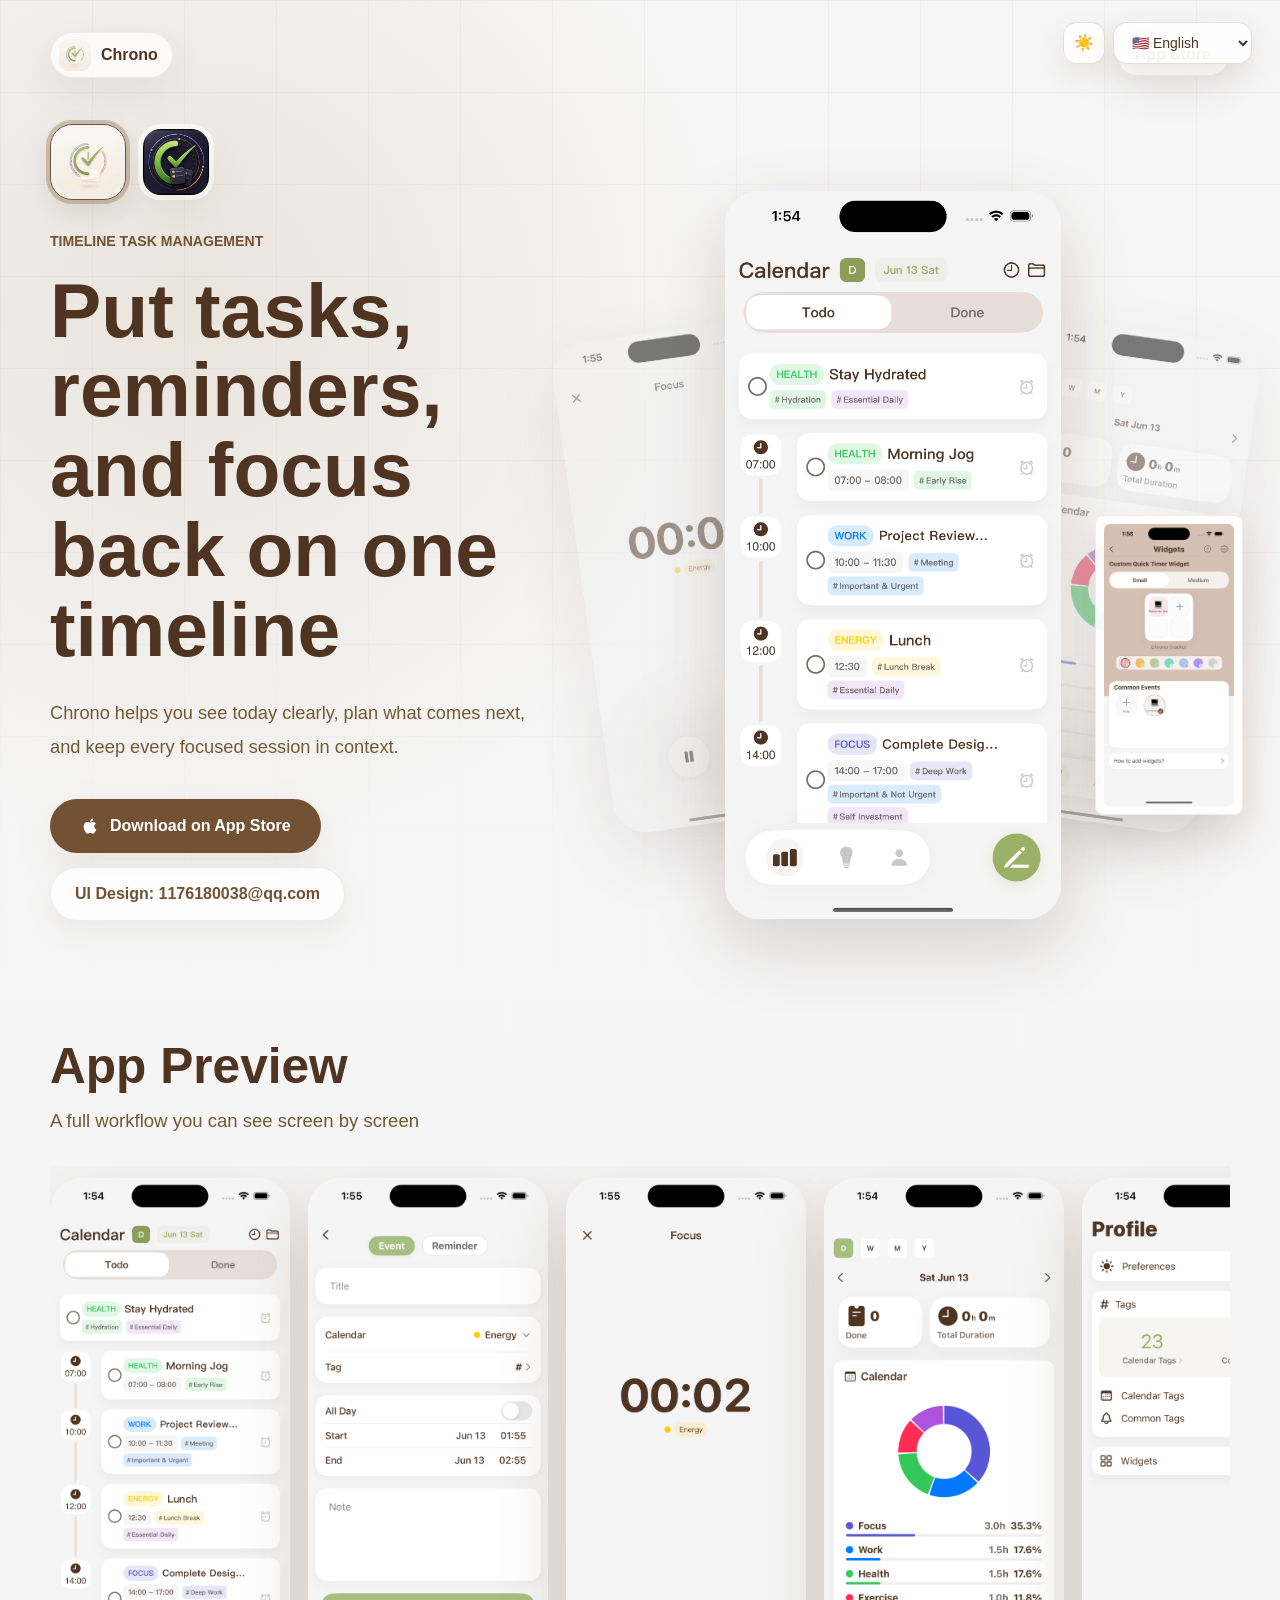
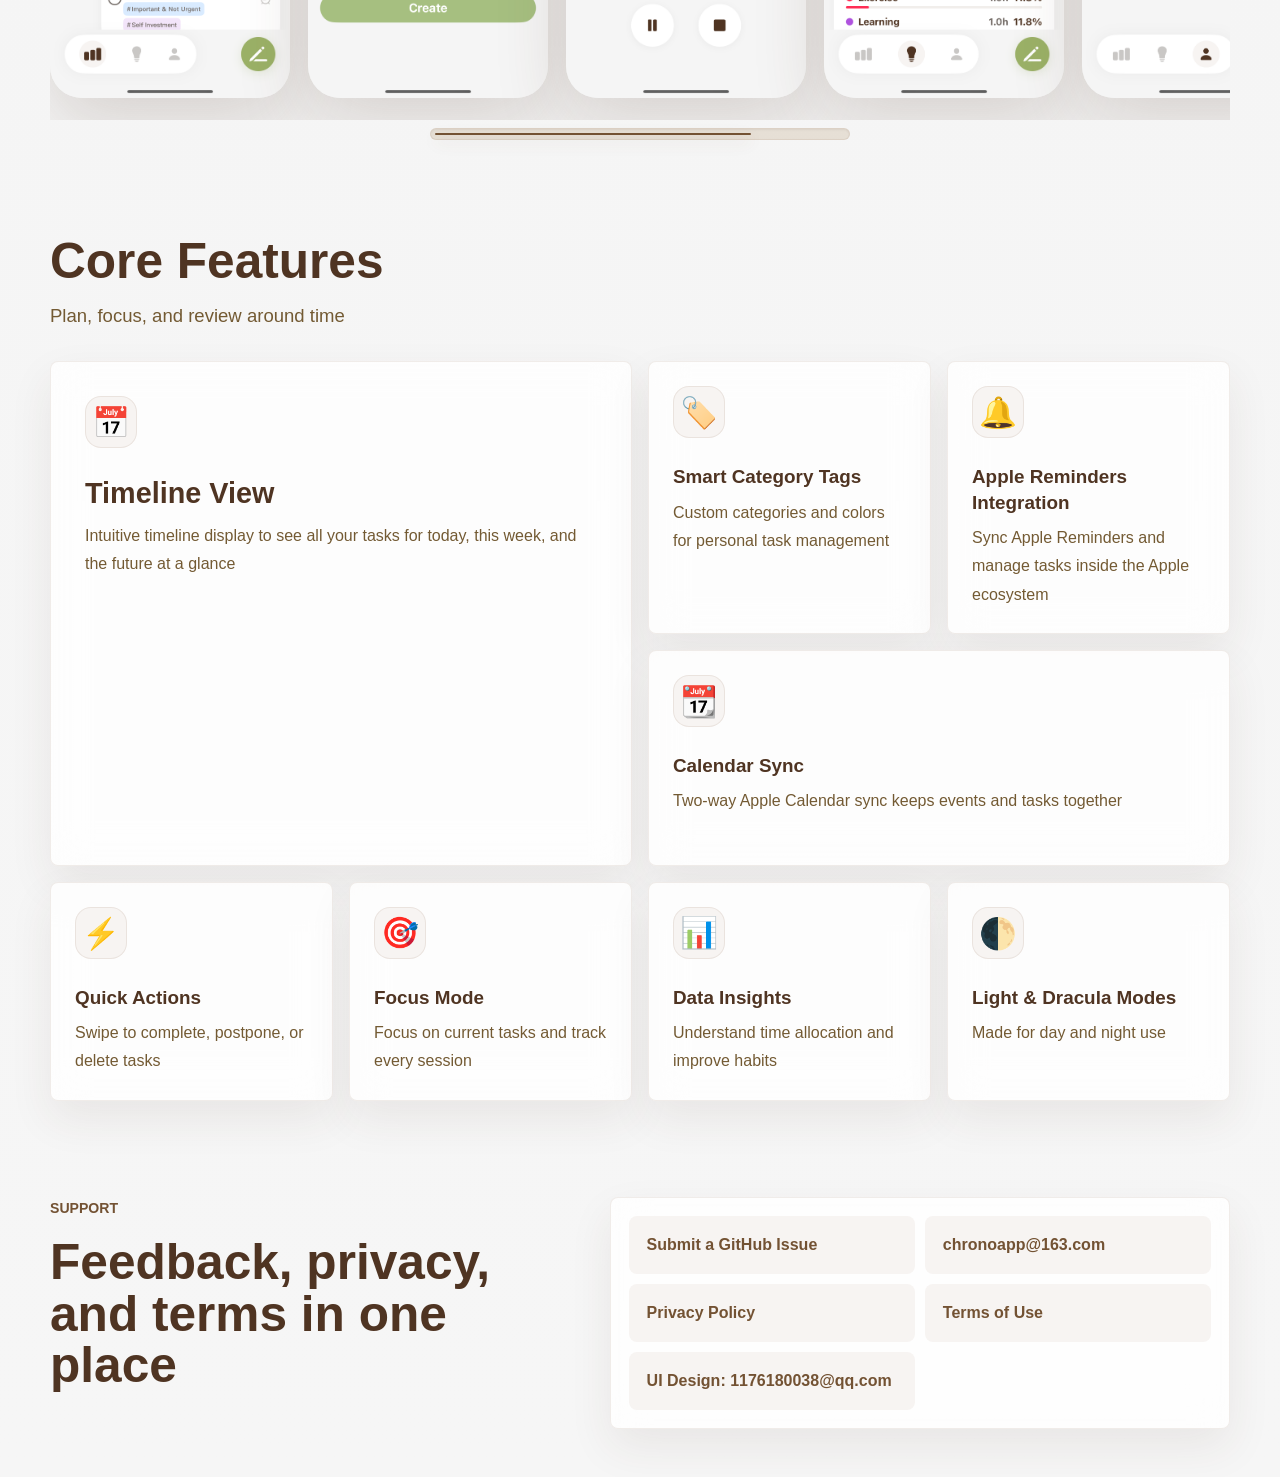
==== commit d5f3654e: "style: adjust spacing, dark mode accent colors, and fix image cropping" ====
--- a/index.html
+++ b/index.html
@@ -4,7 +4,7 @@
     <meta charset="UTF-8">
     <meta name="viewport" content="width=device-width, initial-scale=1.0">
     <meta name="description" content="Chrono - 优雅的时间线任务管理应用，让每一刻都井然有序">
-    <title>Chrono - 时间线任务管理</title>
+    <title>Chrono</title>
     <link rel="icon" type="image/png" sizes="32x32" href="assets/light/icon-32.png">
     <link rel="apple-touch-icon" sizes="180x180" href="assets/light/icon-180.png">
     <link rel="stylesheet" href="style.css">
--- a/style.css
+++ b/style.css
@@ -341,10 +341,8 @@
 }
 
 .demo-hero {
-    min-height: 100vh;
-    padding: 26px 0 70px;
+    padding: 26px 0 72px;
     position: relative;
-    overflow: hidden;
 }
 
 .demo-hero::before {
@@ -413,7 +411,6 @@
 }
 
 .demo-hero-grid {
-    min-height: calc(100vh - 96px);
     display: grid;
     grid-template-columns: minmax(360px, 0.86fr) minmax(500px, 1.14fr);
     gap: 44px;
@@ -422,7 +419,7 @@
 
 .demo-hero-copy {
     max-width: 560px;
-    padding-top: 20px;
+    padding-top: 40px;
 }
 
 .demo-icon-options {
@@ -510,6 +507,7 @@
 .demo-device-stage {
     min-height: 640px;
     position: relative;
+    padding-top: 60px;
 }
 
 .demo-device-stage::before {
@@ -586,7 +584,7 @@
 .demo-bento,
 .demo-gallery,
 .demo-support {
-    padding: 72px 0;
+    padding: 48px 0;
 }
 
 .demo-bento h2,
@@ -627,6 +625,11 @@
     color: var(--text-secondary);
     font-size: 1.16rem;
     line-height: 1.7;
+}
+
+/* 深色模式下副标题变为荧光绿 */
+html[data-preview-theme="dark"] .demo-section-subtitle {
+    color: #39FF14;
 }
 
 .demo-gallery {
@@ -691,7 +694,7 @@
 .demo-gallery-strip img {
     flex: 0 0 240px;
     width: 240px;
-    height: 480px;
+    height: 520px;
     object-fit: cover;
     border-radius: 32px;
     box-shadow: var(--shadow-screenshot);
@@ -950,7 +953,7 @@
     .demo-gallery-strip img {
         flex-basis: 210px;
         width: 210px;
-        height: 420px;
+        height: 460px;
         border-radius: 30px;
     }
 }
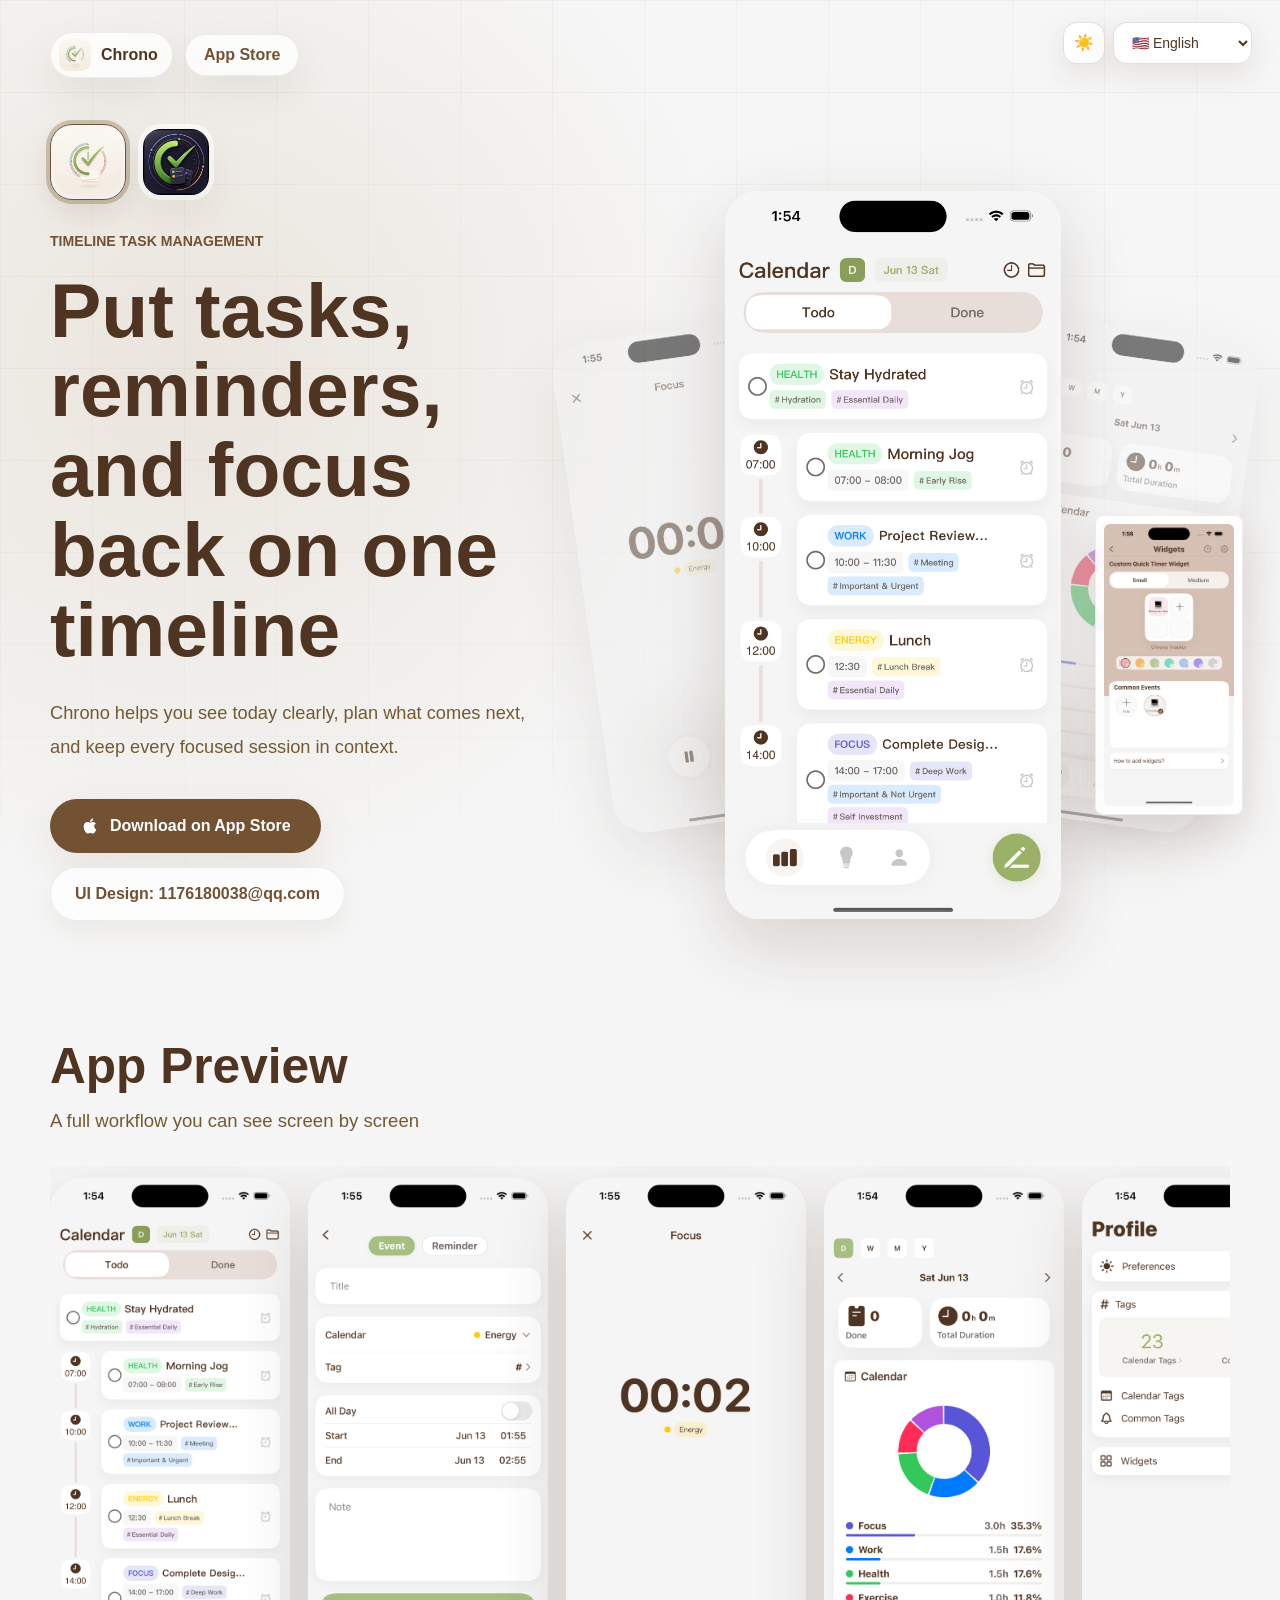
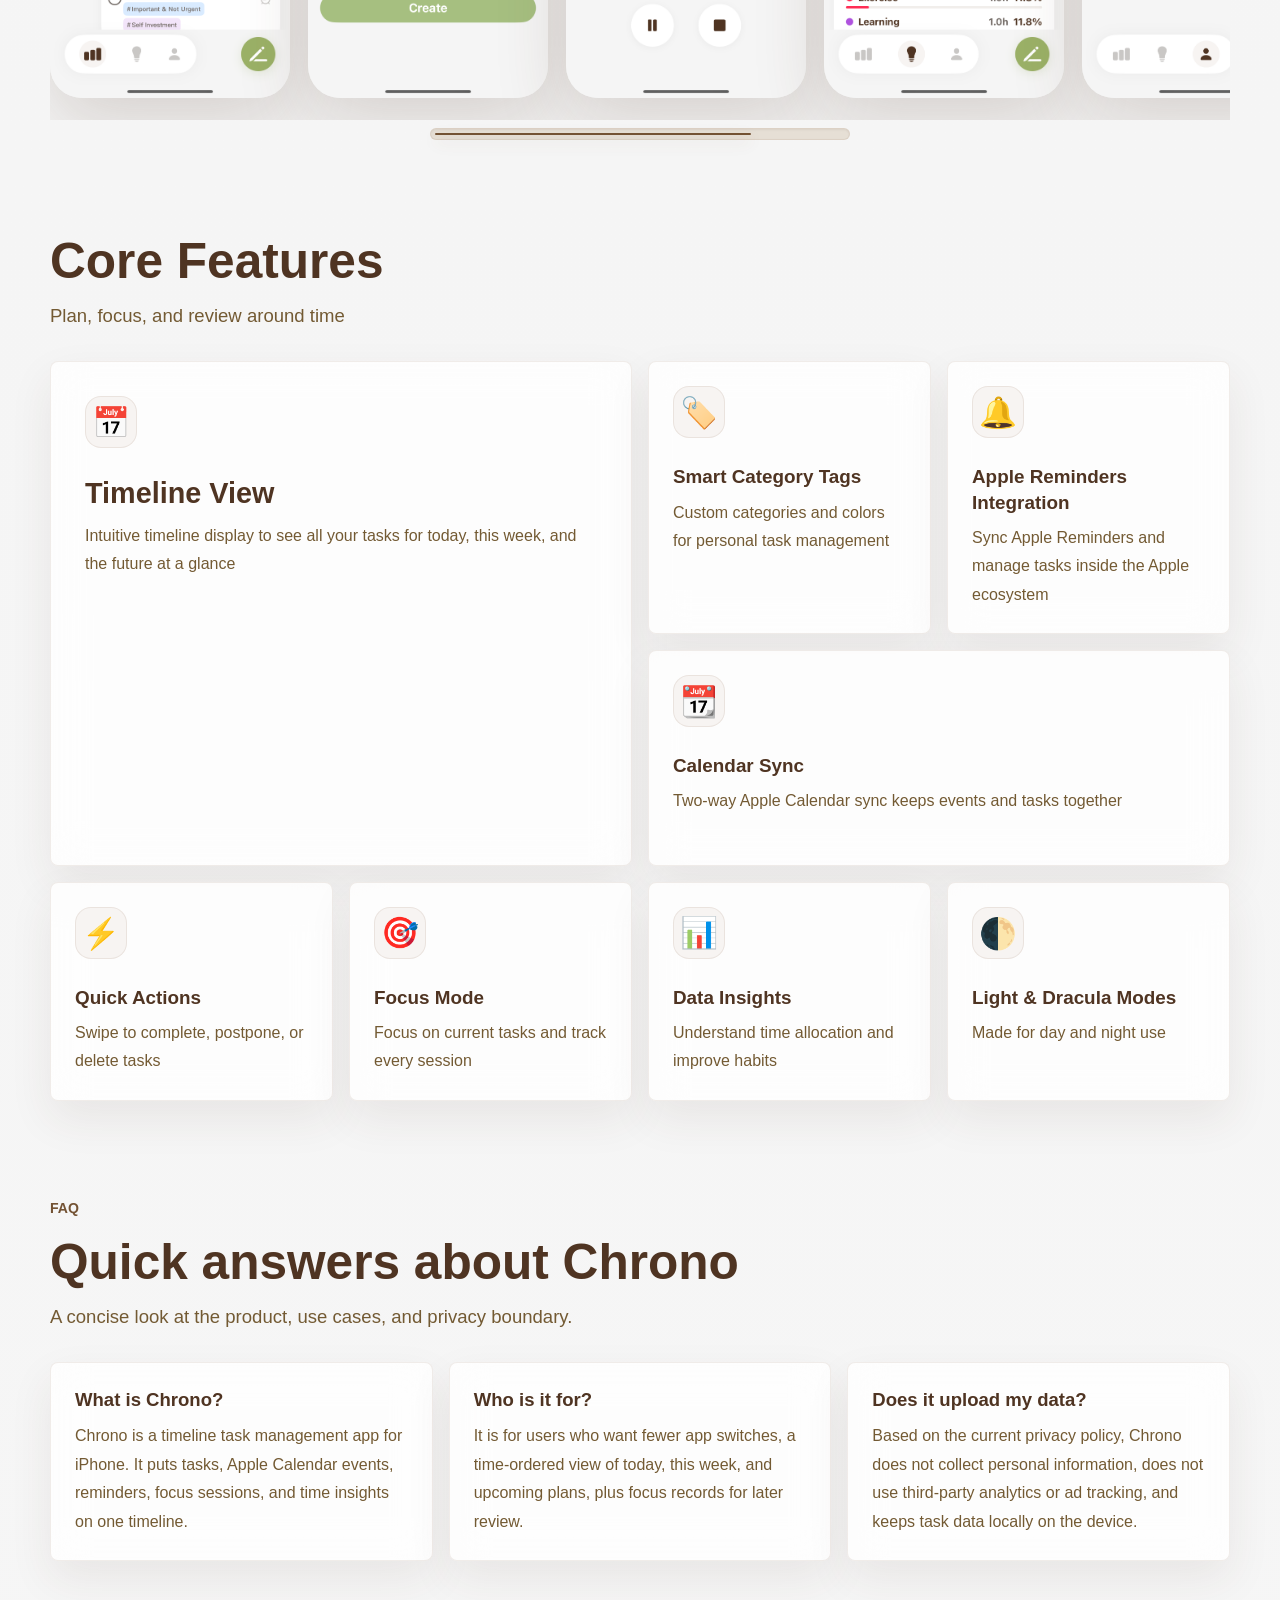
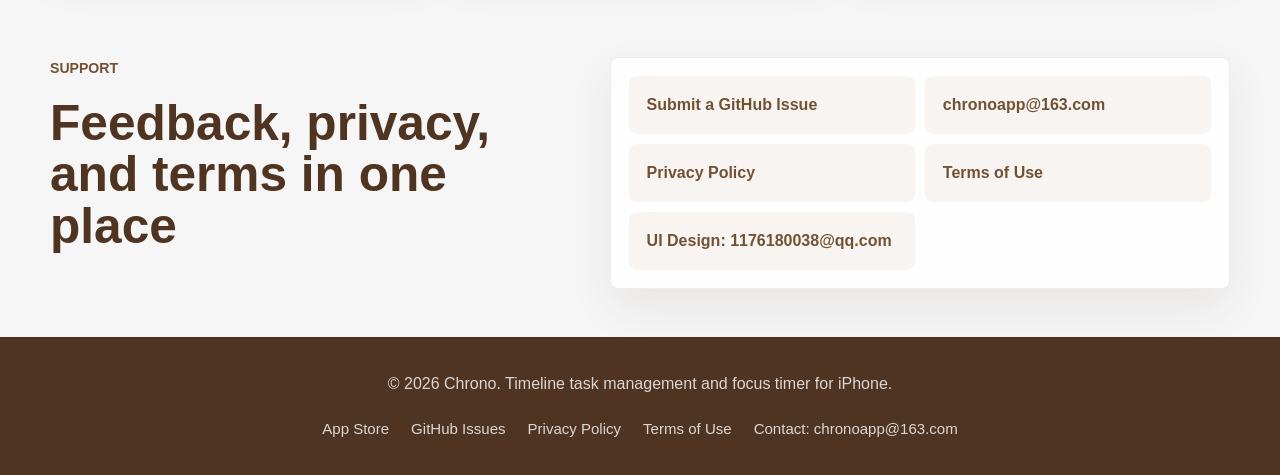
==== commit a9d7056b: "feat: SEO enhancements and top-nav layout fix - Add meta/OG/Twitter tags, canonical, and JSON-LD str" ====
--- a/index.html
+++ b/index.html
@@ -3,13 +3,101 @@
 <head>
     <meta charset="UTF-8">
     <meta name="viewport" content="width=device-width, initial-scale=1.0">
-    <meta name="description" content="Chrono - 优雅的时间线任务管理应用，让每一刻都井然有序">
-    <title>Chrono</title>
+    <meta name="description" content="Chrono 是一款面向 iPhone 的时间线任务管理应用，把任务、Apple 日历、提醒事项、专注计时、小组件和时间洞察放在同一条时间线上。">
+    <meta name="keywords" content="Chrono, 时间线任务管理, iPhone 任务管理, 专注计时, Apple 提醒事项, 日历同步, 小组件, Timeline task management, Focus timer">
+    <meta name="author" content="Chrono">
+    <meta name="robots" content="index, follow">
+    <meta name="apple-itunes-app" content="app-id=6753885021">
+    <link rel="canonical" href="https://dhnihaoya.github.io/Chrono/">
+    <meta property="og:type" content="website">
+    <meta property="og:site_name" content="Chrono">
+    <meta property="og:title" content="Chrono - 时间线任务管理与专注计时 iPhone App">
+    <meta property="og:description" content="把任务、日历、提醒事项、专注记录和时间洞察放回同一条时间线。">
+    <meta property="og:url" content="https://dhnihaoya.github.io/Chrono/">
+    <meta property="og:image" content="https://dhnihaoya.github.io/Chrono/assets/light/zh/main.jpg">
+    <meta property="og:locale" content="zh_CN">
+    <meta property="og:locale:alternate" content="en_US">
+    <meta name="twitter:card" content="summary_large_image">
+    <meta name="twitter:title" content="Chrono - 时间线任务管理与专注计时 iPhone App">
+    <meta name="twitter:description" content="Chrono helps you see tasks, calendar events, reminders, focus sessions, and time insights on one timeline.">
+    <meta name="twitter:image" content="https://dhnihaoya.github.io/Chrono/assets/light/zh/main.jpg">
+    <title>Chrono - 时间线任务管理与专注计时 iPhone App</title>
     <link rel="icon" type="image/png" sizes="32x32" href="assets/light/icon-32.png">
     <link rel="apple-touch-icon" sizes="180x180" href="assets/light/icon-180.png">
     <link rel="stylesheet" href="style.css">
-    <script src="js/common.js"></script>
-    <script src="js/index.js"></script>
+    <script type="application/ld+json">
+    {
+        "@context": "https://schema.org",
+        "@graph": [
+            {
+                "@type": "WebSite",
+                "@id": "https://dhnihaoya.github.io/Chrono/#website",
+                "name": "Chrono",
+                "url": "https://dhnihaoya.github.io/Chrono/",
+                "inLanguage": ["zh-CN", "en"]
+            },
+            {
+                "@type": "SoftwareApplication",
+                "@id": "https://dhnihaoya.github.io/Chrono/#app",
+                "name": "Chrono",
+                "alternateName": "Chrono Timeline Task Manager",
+                "url": "https://dhnihaoya.github.io/Chrono/",
+                "downloadUrl": "https://apps.apple.com/cn/app/chrono/id6753885021",
+                "operatingSystem": "iOS",
+                "applicationCategory": "ProductivityApplication",
+                "description": "Chrono 是一款面向 iPhone 的时间线任务管理应用，把任务、Apple 日历、提醒事项、专注计时、小组件和时间洞察放在同一条时间线上。",
+                "image": "https://dhnihaoya.github.io/Chrono/assets/light/icon.png",
+                "screenshot": [
+                    "https://dhnihaoya.github.io/Chrono/assets/light/zh/main.jpg",
+                    "https://dhnihaoya.github.io/Chrono/assets/light/zh/focus.jpg",
+                    "https://dhnihaoya.github.io/Chrono/assets/light/zh/widgets.png"
+                ],
+                "inLanguage": ["zh-CN", "en"],
+                "offers": {
+                    "@type": "Offer",
+                    "url": "https://apps.apple.com/cn/app/chrono/id6753885021"
+                },
+                "publisher": {
+                    "@type": "Organization",
+                    "name": "Chrono",
+                    "url": "https://dhnihaoya.github.io/Chrono/"
+                }
+            },
+            {
+                "@type": "FAQPage",
+                "@id": "https://dhnihaoya.github.io/Chrono/#faq",
+                "mainEntity": [
+                    {
+                        "@type": "Question",
+                        "name": "Chrono 是什么？",
+                        "acceptedAnswer": {
+                            "@type": "Answer",
+                            "text": "Chrono 是一款面向 iPhone 的时间线任务管理应用，把任务、Apple 日历、提醒事项、专注记录和时间洞察放在同一条时间线上。"
+                        }
+                    },
+                    {
+                        "@type": "Question",
+                        "name": "适合谁使用？",
+                        "acceptedAnswer": {
+                            "@type": "Answer",
+                            "text": "适合想减少 App 切换、按时间顺序安排今天、本周和未来事项，并用专注记录回看时间投入的用户。"
+                        }
+                    },
+                    {
+                        "@type": "Question",
+                        "name": "数据会上传吗？",
+                        "acceptedAnswer": {
+                            "@type": "Answer",
+                            "text": "根据当前隐私政策，Chrono 不收集个人信息，不使用第三方分析或广告追踪，任务数据保存在用户设备本地。"
+                        }
+                    }
+                ]
+            }
+        ]
+    }
+    </script>
+    <script src="js/common.js?v=20260613"></script>
+    <script src="js/index.js?v=20260613-seo-links"></script>
 </head>
 <body class="demo-page">
     <div class="site-controls demo-controls">
@@ -30,7 +118,7 @@
                     <img data-asset="icon" data-asset-theme="light" alt="Chrono" class="demo-brand-icon adaptive-asset">
                     <span>Chrono</span>
                 </div>
-                <a href="https://apps.apple.com/cn/app/chrono/id6753885021" class="demo-nav-link" data-zh="App Store" data-en="App Store">App Store</a>
+                <a href="https://apps.apple.com/cn/app/chrono/id6753885021" data-href-zh="https://apps.apple.com/cn/app/chrono/id6753885021" data-href-en="https://apps.apple.com/us/app/chrono/id6753885021" class="demo-nav-link app-store-link" data-zh="App Store" data-en="App Store">App Store</a>
             </nav>
 
             <div class="demo-hero-grid">
@@ -47,7 +135,7 @@
                     <h1 data-zh="今天做什么，几点开始" data-en="Put tasks, reminders, and focus back on one timeline">今天做什么，几点开始</h1>
                     <p class="demo-subtitle" data-zh="把日程、提醒事项和专注记录放进同一条时间线，不用在几个 App 之间来回切换。" data-en="Chrono helps you see today clearly, plan what comes next, and keep every focused session in context.">把日程、提醒事项和专注记录放进同一条时间线，不用在几个 App 之间来回切换。</p>
                     <div class="demo-cta-row">
-                        <a href="https://apps.apple.com/cn/app/chrono/id6753885021" class="demo-primary-link">
+                        <a href="https://apps.apple.com/cn/app/chrono/id6753885021" data-href-zh="https://apps.apple.com/cn/app/chrono/id6753885021" data-href-en="https://apps.apple.com/us/app/chrono/id6753885021" class="demo-primary-link app-store-link">
                             <svg width="20" height="20" viewBox="0 0 24 24" fill="currentColor" aria-hidden="true">
                                 <path d="M17.05 20.28c-.98.95-2.05.8-3.08.35-1.09-.46-2.09-.48-3.24 0-1.44.62-2.2.44-3.06-.35C2.79 15.25 3.51 7.59 9.05 7.31c1.35.07 2.29.74 3.08.8 1.18-.24 2.31-.93 3.57-.84 1.51.12 2.65.72 3.4 1.8-3.12 1.87-2.38 5.98.48 7.13-.57 1.5-1.31 2.99-2.54 4.09l.01-.01zM12.03 7.25c-.15-2.23 1.66-4.07 3.74-4.25.29 2.58-2.34 4.5-3.74 4.25z"/>
                             </svg>
@@ -58,11 +146,11 @@
                 </div>
 
                 <div class="demo-device-stage" aria-label="Chrono app preview">
-                    <img data-asset="focus" alt="" data-alt-zh="专注模式" data-alt-en="Focus mode" class="demo-phone demo-phone-left adaptive-asset">
-                    <img data-asset="main" alt="" data-alt-zh="Chrono 主页面" data-alt-en="Chrono home timeline preview" class="demo-phone demo-phone-main adaptive-asset">
-                    <img data-asset="insight" alt="" data-alt-zh="数据洞察" data-alt-en="Insights" class="demo-phone demo-phone-right adaptive-asset">
+                    <img data-asset="focus" alt="Chrono 专注模式界面" data-alt-zh="专注模式" data-alt-en="Focus mode" class="demo-phone demo-phone-left adaptive-asset">
+                    <img data-asset="main" alt="Chrono 主页面时间线预览" data-alt-zh="Chrono 主页面" data-alt-en="Chrono home timeline preview" class="demo-phone demo-phone-main adaptive-asset">
+                    <img data-asset="insight" alt="Chrono 数据洞察界面" data-alt-zh="数据洞察" data-alt-en="Insights" class="demo-phone demo-phone-right adaptive-asset">
                     <div class="demo-widget-card">
-                        <img data-asset="widgets" alt="" data-alt-zh="小组件预览" data-alt-en="Widgets preview" class="adaptive-asset">
+                        <img data-asset="widgets" alt="Chrono 小组件预览" data-alt-zh="小组件预览" data-alt-en="Widgets preview" class="adaptive-asset">
                     </div>
                 </div>
             </div>
@@ -128,15 +216,39 @@
                     <p class="demo-section-subtitle" data-zh="看看实际界面" data-en="A full workflow you can see screen by screen">看看实际界面</p>
                 </div>
                 <div class="demo-gallery-strip">
-                    <img data-asset="main" alt="" data-alt-zh="主页面" data-alt-en="Home timeline" class="adaptive-asset">
-                    <img data-asset="add_schedule" alt="" data-alt-zh="添加任务" data-alt-en="Add task" class="adaptive-asset">
-                    <img data-asset="focus" alt="" data-alt-zh="专注模式" data-alt-en="Focus mode" class="adaptive-asset">
-                    <img data-asset="insight" alt="" data-alt-zh="数据洞察" data-alt-en="Insights" class="adaptive-asset">
-                    <img data-asset="mine" alt="" data-alt-zh="个人中心" data-alt-en="Profile" class="adaptive-asset">
-                    <img data-asset="widgets" alt="" data-alt-zh="小组件" data-alt-en="Widgets" class="adaptive-asset">
+                    <img data-asset="main" alt="Chrono 主页面时间线" data-alt-zh="主页面" data-alt-en="Home timeline" class="adaptive-asset">
+                    <img data-asset="add_schedule" alt="Chrono 添加任务界面" data-alt-zh="添加任务" data-alt-en="Add task" class="adaptive-asset">
+                    <img data-asset="focus" alt="Chrono 专注模式" data-alt-zh="专注模式" data-alt-en="Focus mode" class="adaptive-asset">
+                    <img data-asset="insight" alt="Chrono 数据洞察" data-alt-zh="数据洞察" data-alt-en="Insights" class="adaptive-asset">
+                    <img data-asset="mine" alt="Chrono 个人中心" data-alt-zh="个人中心" data-alt-en="Profile" class="adaptive-asset">
+                    <img data-asset="widgets" alt="Chrono 主屏幕小组件" data-alt-zh="小组件" data-alt-en="Widgets" class="adaptive-asset">
                 </div>
                 <div class="demo-gallery-scrollbar" aria-hidden="true">
                     <div class="demo-gallery-thumb"></div>
+                </div>
+            </div>
+        </section>
+
+        <section class="demo-answers" id="faq">
+            <div class="demo-shell">
+                <div class="demo-section-heading">
+                    <p class="demo-kicker" data-zh="常见问题" data-en="FAQ">常见问题</p>
+                    <h2 data-zh="关于 Chrono 的快速答案" data-en="Quick answers about Chrono">关于 Chrono 的快速答案</h2>
+                    <p class="demo-section-subtitle" data-zh="用几句话说明产品定位、使用场景和隐私边界。" data-en="A concise look at the product, use cases, and privacy boundary.">用几句话说明产品定位、使用场景和隐私边界。</p>
+                </div>
+                <div class="demo-answer-grid">
+                    <article class="demo-answer-card">
+                        <h3 data-zh="Chrono 是什么？" data-en="What is Chrono?">Chrono 是什么？</h3>
+                        <p data-zh="Chrono 是一款面向 iPhone 的时间线任务管理应用，把任务、Apple 日历、提醒事项、专注记录和时间洞察放在同一条时间线上。" data-en="Chrono is a timeline task management app for iPhone. It puts tasks, Apple Calendar events, reminders, focus sessions, and time insights on one timeline.">Chrono 是一款面向 iPhone 的时间线任务管理应用，把任务、Apple 日历、提醒事项、专注记录和时间洞察放在同一条时间线上。</p>
+                    </article>
+                    <article class="demo-answer-card">
+                        <h3 data-zh="适合谁使用？" data-en="Who is it for?">适合谁使用？</h3>
+                        <p data-zh="适合想减少 App 切换、按时间顺序安排今天、本周和未来事项，并用专注记录回看时间投入的用户。" data-en="It is for users who want fewer app switches, a time-ordered view of today, this week, and upcoming plans, plus focus records for later review.">适合想减少 App 切换、按时间顺序安排今天、本周和未来事项，并用专注记录回看时间投入的用户。</p>
+                    </article>
+                    <article class="demo-answer-card">
+                        <h3 data-zh="数据会上传吗？" data-en="Does it upload my data?">数据会上传吗？</h3>
+                        <p data-zh="根据当前隐私政策，Chrono 不收集个人信息，不使用第三方分析或广告追踪，任务数据保存在用户设备本地。" data-en="Based on the current privacy policy, Chrono does not collect personal information, does not use third-party analytics or ad tracking, and keeps task data locally on the device.">根据当前隐私政策，Chrono 不收集个人信息，不使用第三方分析或广告追踪，任务数据保存在用户设备本地。</p>
+                    </article>
                 </div>
             </div>
         </section>
@@ -157,5 +269,15 @@
             </div>
         </section>
     </main>
+    <footer>
+        <p data-zh="© 2026 Chrono. 时间线任务管理与专注计时 iPhone App。" data-en="© 2026 Chrono. Timeline task management and focus timer for iPhone.">© 2026 Chrono. 时间线任务管理与专注计时 iPhone App。</p>
+        <div class="footer-links">
+            <a href="https://apps.apple.com/cn/app/chrono/id6753885021" data-href-zh="https://apps.apple.com/cn/app/chrono/id6753885021" data-href-en="https://apps.apple.com/us/app/chrono/id6753885021" class="app-store-link" data-zh="App Store" data-en="App Store">App Store</a>
+            <a href="https://github.com/dhnihaoya/ChronoWebsite/issues" data-zh="GitHub Issues" data-en="GitHub Issues">GitHub Issues</a>
+            <a href="privacy.html" data-zh="隐私政策" data-en="Privacy Policy">隐私政策</a>
+            <a href="terms.html" data-zh="使用条款" data-en="Terms of Use">使用条款</a>
+            <span data-zh="联系：chronoapp@163.com" data-en="Contact: chronoapp@163.com">联系：chronoapp@163.com</span>
+        </div>
+    </footer>
 </body>
 </html>
--- a/style.css
+++ b/style.css
@@ -373,7 +373,8 @@
     height: 58px;
     display: flex;
     align-items: center;
-    justify-content: space-between;
+    justify-content: flex-start;
+    gap: 12px;
 }
 
 .demo-brand,
@@ -444,6 +445,7 @@
 .demo-hero h1,
 .demo-bento h2,
 .demo-gallery h2,
+.demo-answers h2,
 .demo-support h2 {
     color: var(--text-primary);
     letter-spacing: 0;
@@ -583,18 +585,21 @@
 
 .demo-bento,
 .demo-gallery,
+.demo-answers,
 .demo-support {
     padding: 48px 0;
 }
 
 .demo-bento h2,
 .demo-gallery h2,
+.demo-answers h2,
 .demo-support h2 {
     font-size: 3.1rem;
     font-weight: 800;
 }
 
 .demo-bento-card,
+.demo-answer-card,
 .demo-support-links {
     border: 1px solid var(--border);
     border-radius: 8px;
@@ -640,8 +645,12 @@
     order: 2;
 }
 
+.demo-answers {
+    order: 3;
+}
+
 .demo-support {
-    order: 3;
+    order: 4;
 }
 
 .demo-bento-grid {
@@ -725,6 +734,28 @@
     box-shadow: 0 6px 16px color-mix(in srgb, var(--text-link) 24%, transparent);
     transform: translateX(0);
     transition: width 0.18s ease;
+}
+
+.demo-answer-grid {
+    display: grid;
+    grid-template-columns: repeat(3, minmax(0, 1fr));
+    gap: 16px;
+}
+
+.demo-answer-card {
+    padding: 24px;
+}
+
+.demo-answer-card h3 {
+    margin-bottom: 10px;
+    color: var(--text-primary);
+    font-size: 1.16rem;
+    line-height: 1.35;
+}
+
+.demo-answer-card p {
+    color: var(--text-secondary);
+    line-height: 1.78;
 }
 
 .demo-support {
@@ -919,12 +950,14 @@
 
     .demo-bento,
     .demo-gallery,
+    .demo-answers,
     .demo-support {
         padding: 52px 0;
     }
 
     .demo-bento h2,
     .demo-gallery h2,
+    .demo-answers h2,
     .demo-support h2 {
         font-size: 2.28rem;
     }
@@ -939,6 +972,7 @@
     }
 
     .demo-bento-grid,
+    .demo-answer-grid,
     .demo-support-links {
         grid-template-columns: 1fr;
     }
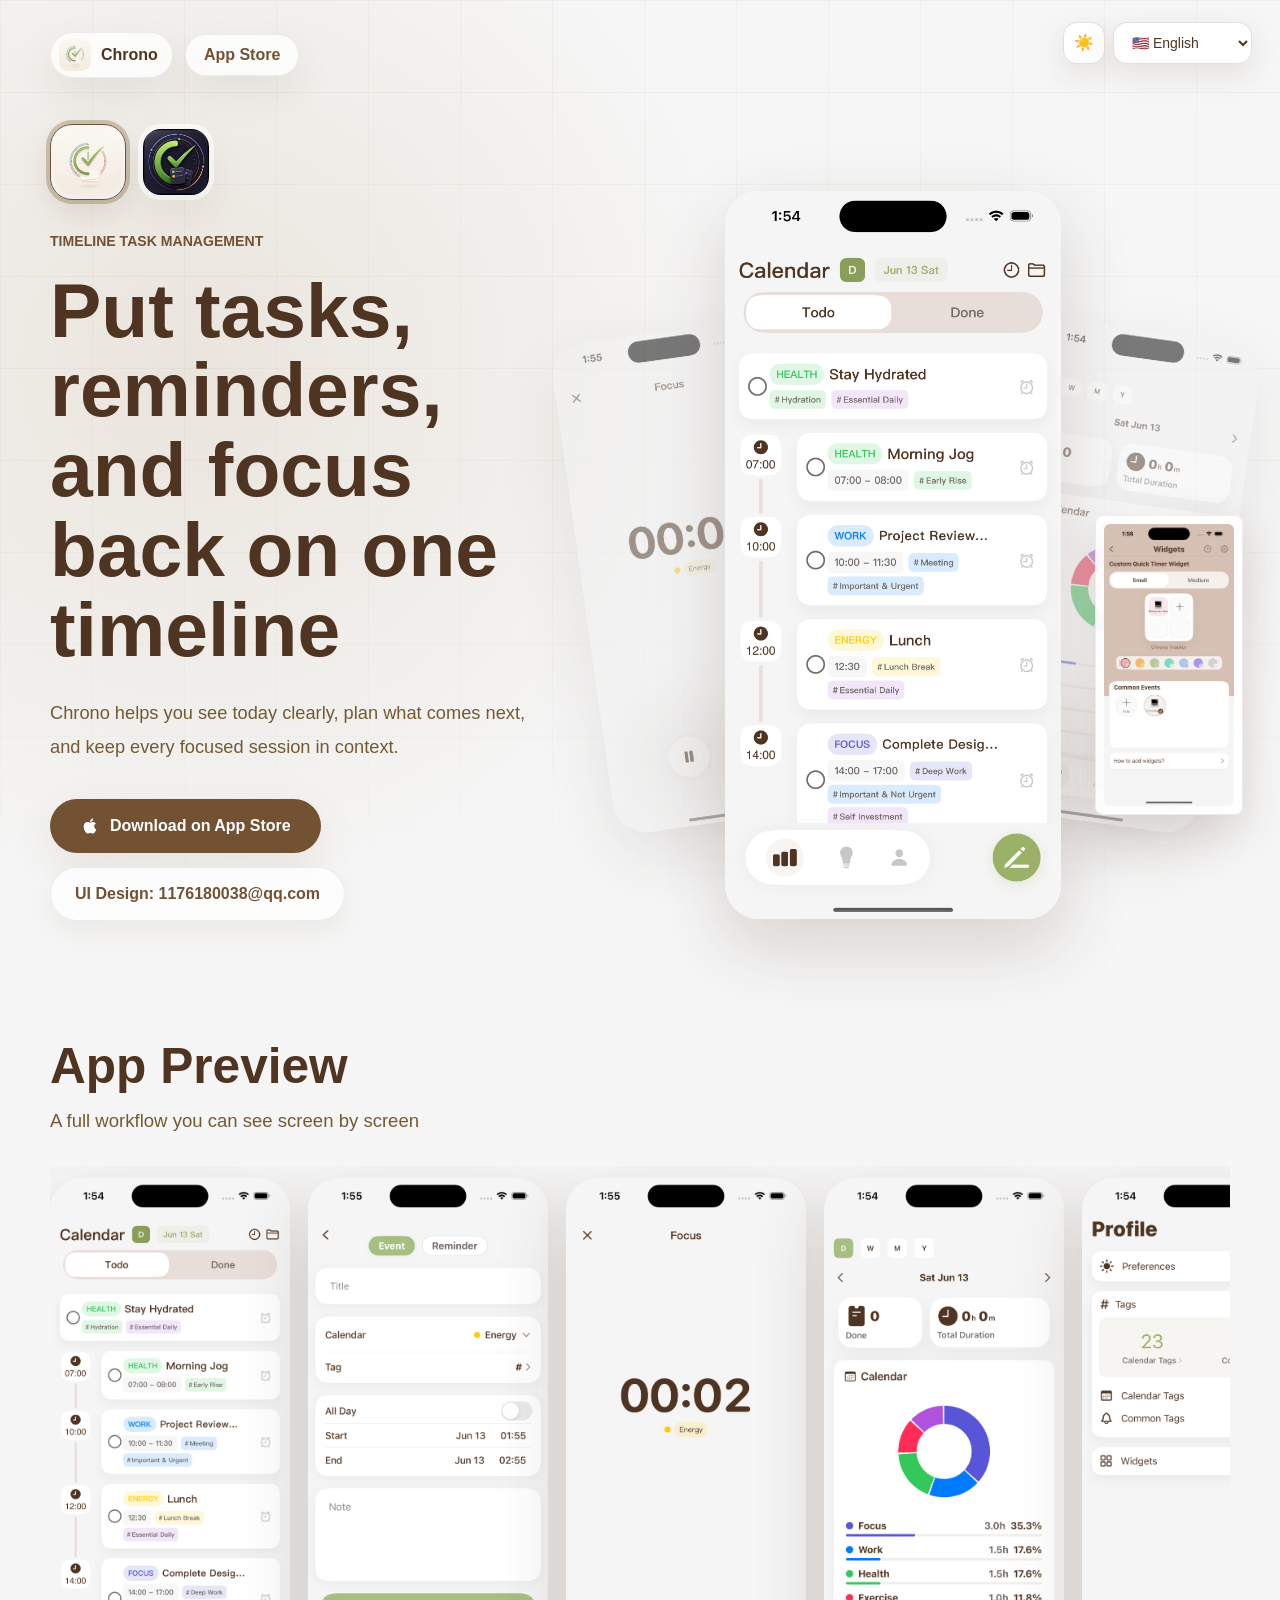
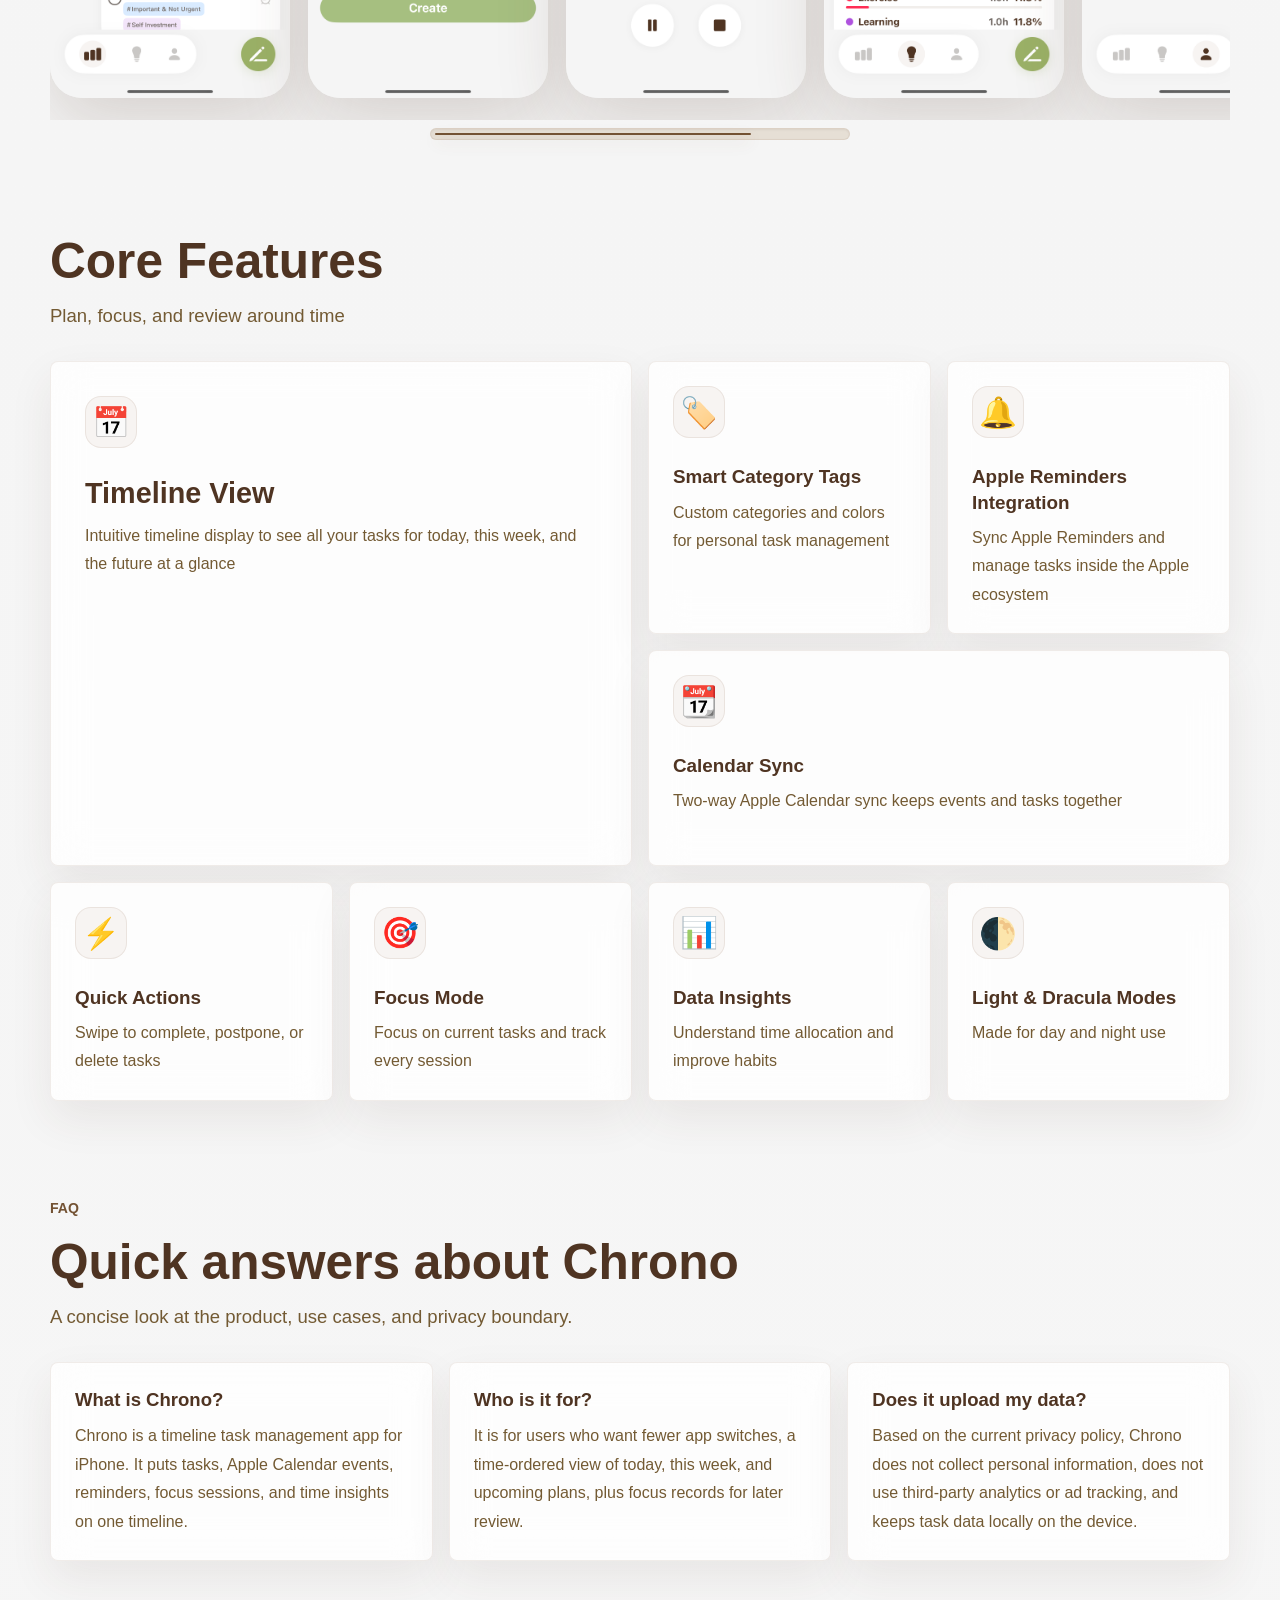
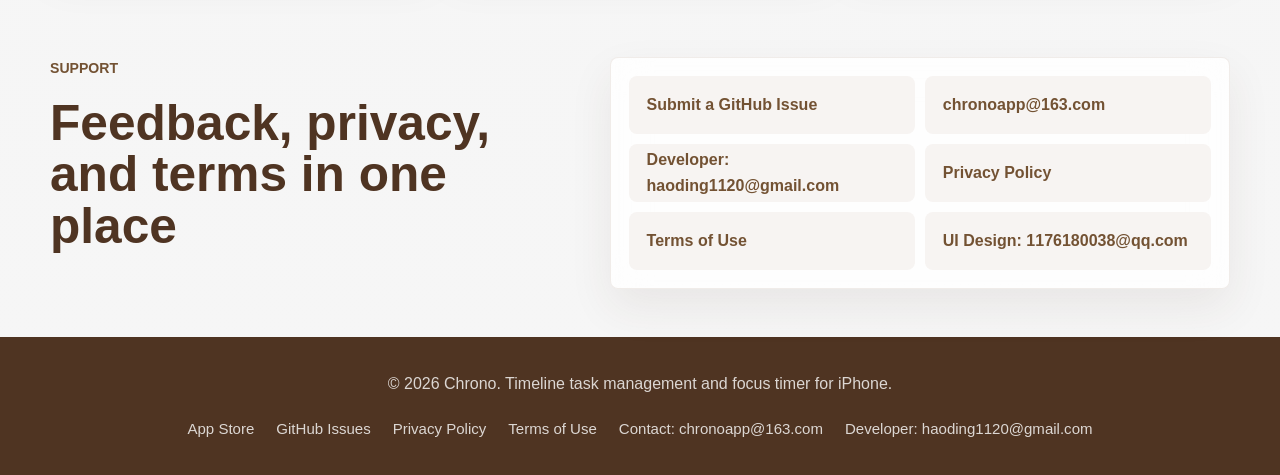
==== commit fe1859ad: "feat: add developer contact with JS-obfuscated email 开发者邮箱通过 JS 运行时拼接注入，HTML 中不出现完整地址，避免被邮箱采集爬虫抓取。" ====
--- a/index.html
+++ b/index.html
@@ -260,8 +260,9 @@
                     <h2 data-zh="有问题，直接反馈" data-en="Feedback, privacy, and terms in one place">有问题，直接反馈</h2>
                 </div>
                 <div class="demo-support-links">
-                    <a href="https://github.com/dhnihaoya/ChronoWebsite/issues" data-zh="提交 GitHub Issue" data-en="Submit a GitHub Issue">提交 GitHub Issue</a>
+                    <a href="https://github.com/dhnihaoya/Chrono/issues" data-zh="提交 GitHub Issue" data-en="Submit a GitHub Issue">提交 GitHub Issue</a>
                     <a href="mailto:chronoapp@163.com">chronoapp@163.com</a>
+                    <a class="dev-contact"></a>
                     <a href="privacy.html" data-zh="隐私政策" data-en="Privacy Policy">隐私政策</a>
                     <a href="terms.html" data-zh="使用条款" data-en="Terms of Use">使用条款</a>
                     <span data-zh="UI设计：1176180038@qq.com" data-en="UI Design: 1176180038@qq.com">UI设计：1176180038@qq.com</span>
@@ -273,10 +274,11 @@
         <p data-zh="© 2026 Chrono. 时间线任务管理与专注计时 iPhone App。" data-en="© 2026 Chrono. Timeline task management and focus timer for iPhone.">© 2026 Chrono. 时间线任务管理与专注计时 iPhone App。</p>
         <div class="footer-links">
             <a href="https://apps.apple.com/cn/app/chrono/id6753885021" data-href-zh="https://apps.apple.com/cn/app/chrono/id6753885021" data-href-en="https://apps.apple.com/us/app/chrono/id6753885021" class="app-store-link" data-zh="App Store" data-en="App Store">App Store</a>
-            <a href="https://github.com/dhnihaoya/ChronoWebsite/issues" data-zh="GitHub Issues" data-en="GitHub Issues">GitHub Issues</a>
+            <a href="https://github.com/dhnihaoya/Chrono/issues" data-zh="GitHub Issues" data-en="GitHub Issues">GitHub Issues</a>
             <a href="privacy.html" data-zh="隐私政策" data-en="Privacy Policy">隐私政策</a>
             <a href="terms.html" data-zh="使用条款" data-en="Terms of Use">使用条款</a>
             <span data-zh="联系：chronoapp@163.com" data-en="Contact: chronoapp@163.com">联系：chronoapp@163.com</span>
+            <a class="dev-contact"></a>
         </div>
     </footer>
 </body>
